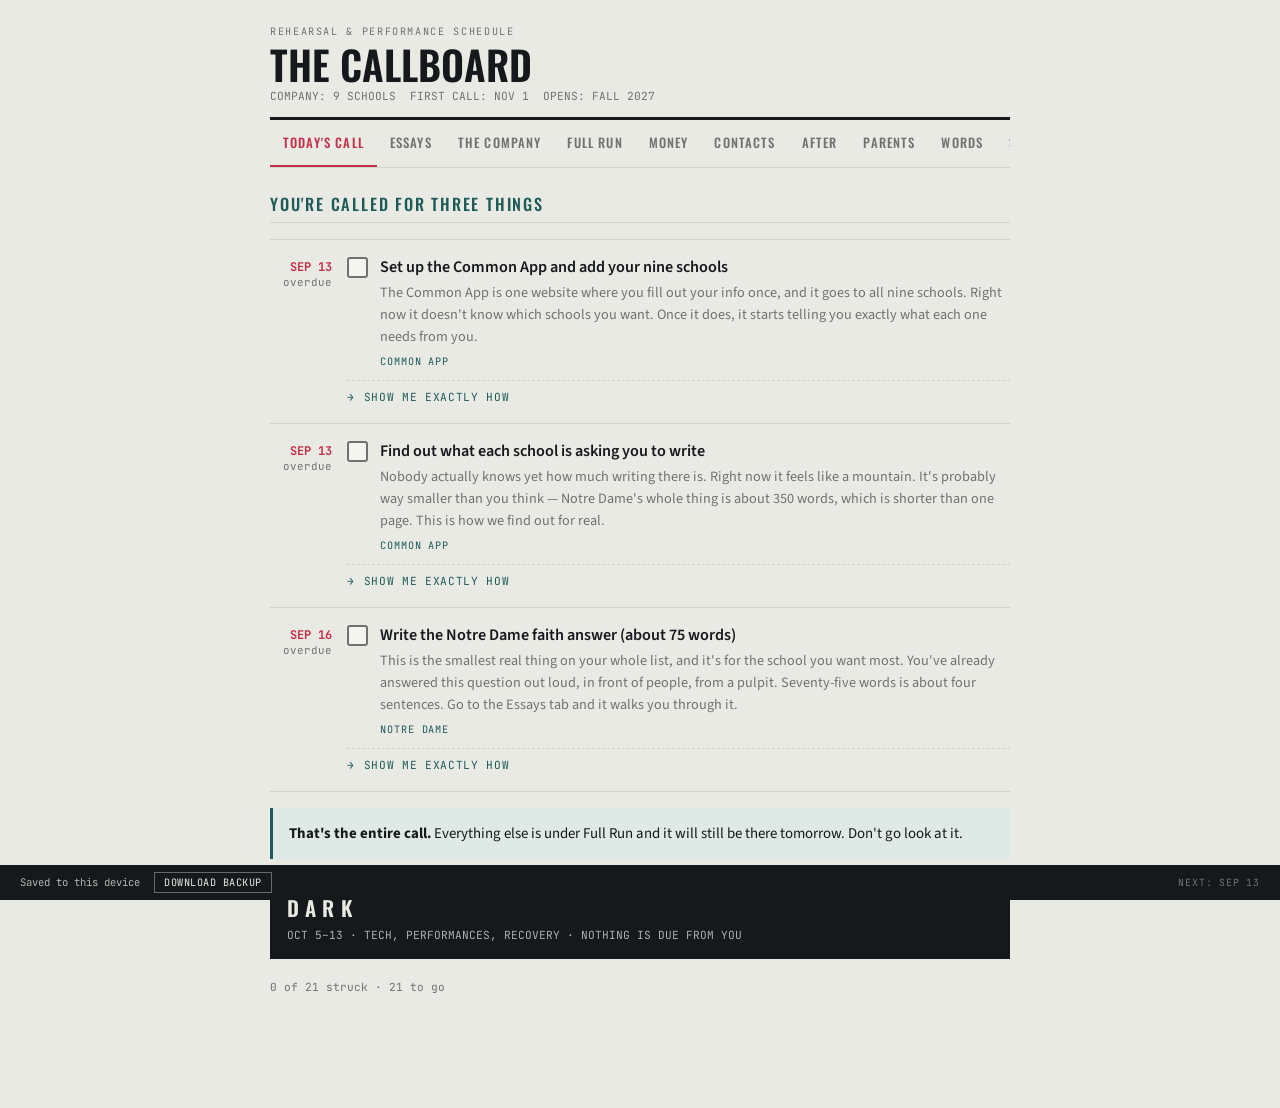
==== site/index.html @ 67dc8434 "Rewrite for someone who has never applied to college The tasks were written in admissions jargon - p" ====
<!doctype html>
<html lang="en">
<head>
<meta charset="utf-8">
<meta name="viewport" content="width=device-width,initial-scale=1">
<title>The Callboard — College Applications</title>
<meta name="description" content="A guided workbench for nine college applications: today's three tasks, coached essay work, real costs, and everything exportable.">
<link rel="icon" href="data:image/svg+xml,<svg xmlns='http://www.w3.org/2000/svg' viewBox='0 0 100 100'><text y='.9em' font-size='90'>🎭</text></svg>">
<link rel="preconnect" href="https://fonts.gstatic.com" crossorigin>
<link rel="stylesheet" href="https://fonts.googleapis.com/css2?family=Oswald:wght@400;500;600&family=Source+Sans+3:ital,wght@0,400;0,600;1,400&family=JetBrains+Mono:wght@400;700&display=swap">
<style>
:root{
  --paper:#eaeae4; --sheet:#f5f5f0; --ink:#16191c; --dim:#6e7370; --rule:#d2d3cb;
  --rose:#c4304a; --rose-wash:#f3e2e4; --teal:#1e5a57; --teal-wash:#dfe9e6;
  --done:#2d6b4e; --soon:#a8631a;
  --disp:Oswald,"Arial Narrow",sans-serif;
  --body:"Source Sans 3",system-ui,-apple-system,sans-serif;
  --mono:"JetBrains Mono",ui-monospace,Menlo,monospace;
}
@media (prefers-color-scheme:dark){:root:not([data-theme="light"]){
  --paper:#15181a;--sheet:#1e2225;--ink:#eceee8;--dim:#8f948f;--rule:#32383a;
  --rose:#e8788b;--rose-wash:#332226;--teal:#6fb3ab;--teal-wash:#1b2a29;
  --done:#6fb894;--soon:#d69a4e;}}
:root[data-theme="dark"]{
  --paper:#15181a;--sheet:#1e2225;--ink:#eceee8;--dim:#8f948f;--rule:#32383a;
  --rose:#e8788b;--rose-wash:#332226;--teal:#6fb3ab;--teal-wash:#1b2a29;
  --done:#6fb894;--soon:#d69a4e;}
*{box-sizing:border-box}
body{margin:0;background:var(--paper);color:var(--ink);font-family:var(--body);
  font-size:17px;line-height:1.55;-webkit-text-size-adjust:100%}
.sheet{max-width:780px;margin:0 auto;padding-inline:20px;padding-block:0 80px}
.masthead{padding-block:24px 12px;border-bottom:3px solid var(--ink)}
.eyebrow{font-family:var(--mono);font-size:.64rem;letter-spacing:.16em;text-transform:uppercase;color:var(--dim)}
h1{font-family:var(--disp);font-weight:600;font-size:clamp(1.8rem,7vw,2.5rem);margin:.1em 0 .1em;
  line-height:1;text-transform:uppercase;text-wrap:balance}
.run{font-family:var(--mono);font-size:.7rem;color:var(--dim);display:flex;flex-wrap:wrap;gap:3px 14px}
nav{display:flex;overflow-x:auto;border-bottom:1px solid var(--rule);position:sticky;top:0;
  background:var(--paper);z-index:9;scrollbar-width:none}
nav::-webkit-scrollbar{display:none}
nav button{flex:0 0 auto;background:none;border:0;border-bottom:3px solid transparent;
  font-family:var(--disp);font-size:.8rem;font-weight:500;letter-spacing:.09em;text-transform:uppercase;
  color:var(--dim);padding:13px 13px;cursor:pointer;margin-bottom:-1px}
nav button:hover{color:var(--ink)}
nav button[aria-selected="true"]{color:var(--rose);border-bottom-color:var(--rose)}
:focus-visible{outline:2px solid var(--teal);outline-offset:2px}
section{padding-block:24px}
h2{font-family:var(--disp);font-weight:500;font-size:1.02rem;letter-spacing:.11em;text-transform:uppercase;
  margin:32px 0 4px;color:var(--teal)}
h2:first-child{margin-top:0}
.rule{height:1px;background:var(--rule);margin-bottom:16px}
h3{font-family:var(--body);font-weight:600;font-size:1.01rem;margin:0;line-height:1.34}
p{margin:.65em 0}
/* call strips */
.call{display:grid;grid-template-columns:62px 1fr;gap:0 15px;padding:16px 0;
  border-bottom:1px solid var(--rule);align-items:start}
.call:first-of-type{border-top:1px solid var(--rule)}
.slot{font-family:var(--mono);font-size:.68rem;line-height:1.35;text-align:right;padding-top:3px;
  color:var(--dim);font-variant-numeric:tabular-nums}
.slot b{display:block;font-weight:700;font-size:.75rem;color:var(--ink)}
.call.hot .slot b{color:var(--rose)} .call.soon .slot b{color:var(--soon)}
.tick{display:flex;gap:12px;align-items:flex-start;cursor:pointer}
.tick input{appearance:none;width:21px;height:21px;flex:0 0 auto;margin:1px 0 0;border:2px solid var(--dim);
  border-radius:3px;background:var(--sheet);cursor:pointer;position:relative}
.tick input:checked{background:var(--done);border-color:var(--done)}
.tick input:checked::after{content:"";position:absolute;left:6px;top:2px;width:5px;height:10px;
  border:solid #fff;border-width:0 2.5px 2.5px 0;transform:rotate(42deg)}
.call.off h3{text-decoration:line-through;opacity:.42} .call.off .why{display:none}
.why{font-size:.89rem;color:var(--dim);margin-top:5px}
.who{font-family:var(--mono);font-size:.64rem;letter-spacing:.09em;text-transform:uppercase;
  color:var(--teal);margin-top:6px}
.dark-strip{margin:18px 0;padding:15px 17px;background:var(--ink);color:var(--paper)}
.dark-strip .lbl{font-family:var(--disp);font-size:1.3rem;letter-spacing:.3em;text-transform:uppercase;font-weight:600}
.dark-strip .sub{font-family:var(--mono);font-size:.7rem;opacity:.72;margin-top:3px}
.note{background:var(--teal-wash);border-left:3px solid var(--teal);padding:14px 16px;margin:16px 0;font-size:.93rem}
.flag{background:var(--rose-wash);border-left:3px solid var(--rose);padding:14px 16px;margin:16px 0;font-size:.93rem}
.tally{font-family:var(--mono);font-size:.7rem;color:var(--dim);margin-top:20px;font-variant-numeric:tabular-nums}
/* essay picker */
.pick{display:block;width:100%;text-align:left;background:var(--sheet);border:1px solid var(--rule);
  border-left:3px solid var(--rose);padding:15px 17px;margin-bottom:10px;cursor:pointer;font-family:inherit;
  color:var(--ink)}
.pick:hover{border-color:var(--teal);border-left-color:var(--rose)}
.pick .t{font-family:var(--disp);font-size:1.08rem;font-weight:500;letter-spacing:.03em;text-transform:uppercase}
.pick .s{font-family:var(--mono);font-size:.64rem;letter-spacing:.07em;text-transform:uppercase;color:var(--dim);margin-top:3px}
.pick .bar{height:4px;background:var(--rule);margin-top:10px}
.pick .bar i{display:block;height:100%;background:var(--done)}
.pick .pct{font-family:var(--mono);font-size:.64rem;color:var(--dim);margin-top:5px}
/* guided walk */
.steps{display:flex;gap:0;border-bottom:1px solid var(--rule);margin:18px 0 20px}
.steps button{flex:1;background:none;border:0;border-bottom:3px solid transparent;font-family:var(--disp);
  font-size:.72rem;letter-spacing:.08em;text-transform:uppercase;color:var(--dim);padding:10px 4px;
  cursor:pointer;margin-bottom:-1px}
.steps button[aria-selected="true"]{color:var(--rose);border-bottom-color:var(--rose)}
.steps button .n{display:block;font-family:var(--mono);font-size:.6rem;opacity:.7}
.qcard{background:var(--sheet);border:1px solid var(--rule);padding:20px}
.qnum{font-family:var(--mono);font-size:.64rem;letter-spacing:.1em;text-transform:uppercase;color:var(--rose);
  font-weight:700;margin-bottom:8px}
.qtext{font-family:var(--body);font-size:1.14rem;font-weight:600;line-height:1.4;margin:0 0 6px}
.qhint{font-size:.89rem;color:var(--dim);margin:0 0 4px}
.qnav{display:flex;gap:8px;align-items:center;margin-top:14px;flex-wrap:wrap}
.dots{display:flex;gap:5px;margin-left:auto}
.dots i{width:8px;height:8px;border-radius:50%;background:var(--rule);display:block}
.dots i.on{background:var(--rose)} .dots i.filled{background:var(--done)}
textarea{width:100%;font-family:var(--body);font-size:.98rem;padding:12px;border:1px solid var(--rule);
  background:var(--paper);color:var(--ink);resize:vertical;line-height:1.55;min-height:96px}
textarea.draft{min-height:300px}
.count{font-family:var(--mono);font-size:.66rem;color:var(--dim);text-align:right;margin-top:4px;
  font-variant-numeric:tabular-nums}
.count.over{color:var(--rose);font-weight:700}
.material{background:var(--teal-wash);border-left:3px solid var(--teal);padding:14px 16px;margin:14px 0;font-size:.9rem}
.material h4{font-family:var(--mono);font-size:.64rem;letter-spacing:.1em;text-transform:uppercase;
  margin:0 0 8px;color:var(--teal)}
.material dt{font-weight:600;margin-top:9px;font-size:.86rem}
.material dd{margin:2px 0 0;color:var(--dim);white-space:pre-wrap}
.promptbox{background:var(--sheet);border:1px solid var(--rule);padding:15px 17px;margin:12px 0;font-size:.95rem}
.promptbox cite{font-style:normal;display:block;font-family:var(--mono);font-size:.64rem;letter-spacing:.08em;
  text-transform:uppercase;color:var(--dim);margin-top:9px}
ol.shape{padding-left:20px;font-size:.94rem} ol.shape li{margin:.5em 0}
details{border-bottom:1px solid var(--rule);padding:13px 0}
summary{cursor:pointer;font-weight:600;font-size:.97rem;list-style:none;display:flex;gap:9px;align-items:baseline}
summary::-webkit-details-marker{display:none}
summary::before{content:"+";font-family:var(--mono);color:var(--rose);font-weight:700}
details[open] summary::before{content:"\2212"}
.inner{padding:11px 0 4px 20px;font-size:.93rem}
.inner ul{padding-left:19px;margin:.5em 0} .inner li{margin:.32em 0}
.btn{font-family:var(--disp);font-size:.76rem;letter-spacing:.09em;text-transform:uppercase;padding:9px 15px;
  border:1px solid var(--ink);background:transparent;color:var(--ink);cursor:pointer;margin:4px 6px 4px 0;
  display:inline-block;text-decoration:none}
.btn:hover{background:var(--ink);color:var(--paper)}
.btn.go{background:var(--rose);border-color:var(--rose);color:#fff}
.btn.go:hover{background:var(--ink);border-color:var(--ink)}
.btn[disabled]{opacity:.35;cursor:not-allowed}
.tag{font-family:var(--mono);font-size:.62rem;letter-spacing:.08em;text-transform:uppercase;color:var(--dim)}
.unv{color:var(--soon);font-family:var(--mono);font-size:.62rem;letter-spacing:.07em;text-transform:uppercase;font-weight:700}
.chips{display:flex;flex-wrap:wrap;gap:6px;margin-bottom:16px}
.chips button{font-family:var(--mono);font-size:.67rem;padding:5px 11px;border:1px solid var(--rule);
  background:var(--sheet);color:var(--dim);cursor:pointer}
.chips button[aria-pressed="true"]{background:var(--teal);color:var(--paper);border-color:var(--teal)}
.day{font-family:var(--mono);font-size:.67rem;letter-spacing:.11em;text-transform:uppercase;color:var(--rose);
  font-weight:700;margin:24px 0 2px}
.scroll{overflow-x:auto}
table{width:100%;border-collapse:collapse;font-size:.85rem;margin:12px 0;min-width:430px}
th{font-family:var(--mono);font-size:.62rem;letter-spacing:.09em;text-transform:uppercase;color:var(--dim);
  font-weight:400;text-align:left;padding:8px 10px 8px 0;border-bottom:2px solid var(--ink)}
td{padding:9px 10px 9px 0;border-bottom:1px solid var(--rule);vertical-align:top;font-variant-numeric:tabular-nums}
td:first-child{font-weight:600}
.saved{position:fixed;bottom:0;left:0;right:0;background:var(--ink);color:var(--paper);
  font-family:var(--mono);font-size:.66rem;padding:7px 20px;display:flex;gap:14px;flex-wrap:wrap;
  align-items:center;z-index:20}
.saved b{color:var(--paper);font-weight:400;opacity:.75}
.saved .ok{color:#8fd6b0}
.saved button{font-family:var(--mono);font-size:.64rem;letter-spacing:.05em;text-transform:uppercase;
  background:none;border:1px solid rgba(255,255,255,.35);color:var(--paper);padding:3px 9px;cursor:pointer}
.saved button:hover{background:var(--paper);color:var(--ink)}
.printed{display:none;white-space:pre-wrap}
@media (max-width:430px){.call{grid-template-columns:52px 1fr;gap:0 11px}body{font-size:16px}
  .steps button{font-size:.64rem;padding:9px 2px}}
@media (prefers-reduced-motion:reduce){*{transition:none!important;animation:none!important}}
@media print{
  nav,.steps,.saved,.btn,.chips,.qnav,.dots{display:none!important}
  body{background:#fff;color:#000;font-size:10.5pt}
  .sheet{max-width:100%;padding:0}
  section[hidden]{display:block!important}
  section{page-break-before:always;padding-block:12pt}
  section:first-of-type{page-break-before:avoid}
  textarea{display:none} .printed{display:block;border:1px solid #bbb;padding:8pt;font-size:10pt}
  details{border-bottom:1px solid #ccc} details .inner{display:block!important}
  .note,.flag,.material,.promptbox{border:1px solid #bbb;background:#fff}
  .dark-strip{background:#fff;color:#000;border:2px solid #000}
  h2{color:#000} .call{page-break-inside:avoid}
  a[href^="http"]::after{content:" (" attr(href) ")";font-size:8pt;color:#555}
}
/* step-by-step instructions inside a task */
details.how{border:0;border-top:1px dashed var(--rule);margin-top:10px;padding:8px 0 0}
details.how summary{font-family:var(--mono);font-size:.7rem;letter-spacing:.06em;
  text-transform:uppercase;color:var(--teal);font-weight:400}
details.how summary::before{content:"\2192";color:var(--teal)}
details.how[open] summary::before{content:"\2193"}
details.how ol{margin:10px 0 4px;padding-left:22px;font-size:.92rem}
details.how li{margin:.55em 0;line-height:1.5}
/* glossary */
#glossary{margin:0}
.term{padding:13px 0;border-bottom:1px solid var(--rule)}
.term dt{font-family:var(--disp);font-size:.95rem;font-weight:500;letter-spacing:.04em;
  text-transform:uppercase;color:var(--teal)}
.term dd{margin:5px 0 0;font-size:.94rem}

</style>
</head>
<body>
<div class="sheet">

<header class="masthead">
  <div class="eyebrow">Rehearsal &amp; Performance Schedule</div>
  <h1>The Callboard</h1>
  <div class="run"><span>COMPANY: 9 SCHOOLS</span><span>FIRST CALL: NOV 1</span><span>OPENS: FALL 2027</span></div>
</header>

<nav role="tablist" aria-label="Sections">
  <button role="tab" aria-selected="true" data-t="today">Today's Call</button>
  <button role="tab" aria-selected="false" data-t="essays">Essays</button>
  <button role="tab" aria-selected="false" data-t="company">The Company</button>
  <button role="tab" aria-selected="false" data-t="run">Full Run</button>
  <button role="tab" aria-selected="false" data-t="money">Money</button>
  <button role="tab" aria-selected="false" data-t="calls">Contacts</button>
  <button role="tab" aria-selected="false" data-t="after">After</button>
  <button role="tab" aria-selected="false" data-t="parents">Parents</button>
  <button role="tab" aria-selected="false" data-t="words">Words</button>
  <button role="tab" aria-selected="false" data-t="save">Save &amp; Print</button>
</nav>

<main>

<section id="today">
  <h2 id="hdrToday">You're called for three things</h2><div class="rule"></div>
  <div id="board">
    <div class="call hot"><div class="slot"><b>SEP 13</b>30 min</div>
      <label class="tick"><input type="checkbox" data-id="ca1">
      <span><h3>Open the Common App. Check it says Fall 2027. Add all nine schools.</h3>
      <div class="why">Once the schools are in, the app shows you every real deadline and requirement.</div>
      <div class="who">Common App</div></span></label></div>
  </div>
  <div class="note"><strong>That's the entire call.</strong> Everything else is under Full Run and
    it will still be there tomorrow. Don't go look at it.</div>
  <div class="dark-strip"><div class="lbl">Dark</div>
    <div class="sub">OCT 5–13 · TECH, PERFORMANCES, RECOVERY · NOTHING IS DUE FROM YOU</div></div>
  <p class="tally" id="tally">Loading…</p>
</section>

<section id="essays" hidden>
  <div id="essayHome">
    <h2>Essay work</h2><div class="rule"></div>
    <div class="flag"><strong>Here's how this works.</strong> You don't start with a blank page.
      I ask you questions, you answer them badly and quickly, and then I show you that your
      answers already contain the essay. Four steps each: gather, choose, draft, sharpen.<br><br>
      <strong>I don't write any of it.</strong> Several of these schools make you sign that the
      writing is yours — and ghostwritten essays read like everyone else's anyway. Yours won't.</div>
    <div id="essayList"></div>
    <h2>The reuse map</h2><div class="rule"></div>
    <div class="note"><strong>Four of your nine are Catholic and read for the same thing</strong> —
      Notre Dame, Holy Cross, Fordham, DePaul. One core idea, retold four times. Never pasted.<br><br>
      <strong>Separate core:</strong> music identity — Madison, Minnesota, Eau Claire, NYU.<br><br>
      <strong>Never shared:</strong> anything with a school's name in it.</div>
  </div>
  <div id="essayWalk" hidden></div>
</section>

<section id="company" hidden><h2>The company</h2><div class="rule"></div>
  <p class="tag" style="margin-bottom:14px">Confirm anything marked unverified before you rely on it.</p>
  <div id="schoolList"></div></section>

<section id="run" hidden><h2>Full run</h2><div class="rule"></div>
  <div class="chips" id="chips"></div><div id="runList"></div></section>

<section id="money" hidden>
  <h2>What things actually cost</h2><div class="rule"></div>
  <div class="note"><strong>Sticker price is fiction.</strong> The expensive schools can end up
    cheapest — the ones that cost $90K meet 100% of need and the ones that cost $30K don't.
    Don't cross anything off because the top number scared you.</div>
  <div class="scroll"><table id="moneyTable"></table></div>
  <h2>The question that decides everything</h2><div class="rule"></div>
  <div class="flag"><strong>Does Notre Dame's free tuition actually apply?</strong><br><br>
    They cover full tuition under $150,000 — but they require the Noncustodial Parent CSS Profile,
    so <strong>both parents' incomes count together</strong>, not just the one you live with.<br><br>
    Nobody can answer this until both profiles are filed. It's the difference between Notre Dame
    being the cheapest school here and one of the most expensive.
    <strong>Parents' job, not yours.</strong></div>
  <h2>Money deadlines</h2><div class="rule"></div>
  <div class="scroll"><table id="moneyDates"></table></div>
  <p class="tag">FAFSA Notre Dame 001840 · CSS Notre Dame 1841 · CSS Holy Cross 3282</p>
  <h2>Music money — read once</h2><div class="rule"></div>
  <div class="flag"><strong>Nearly every music scholarship requires declaring the music major.</strong>
    Holy Cross Brooks is full tuition, majors only. Madison's waiver, majors only. NYU Steinhardt,
    majors only.<br><br><strong>Still open without majoring:</strong> singing in the ensembles —
    almost everywhere, including Madison's jazz groups and the Holy Cross jazz combo. And
    <strong>Eau Claire</strong>, where jazz is open to every student.<br><br>
    <strong>What that means:</strong> you don't need to chase auditions at eight schools this fall.
    That whole workstream is off your plate.</div>
</section>

<section id="calls" hidden><h2>Who to call</h2><div class="rule"></div>
  <div class="scroll"><table id="contactTable"></table></div>
  <h2>Emails you can steal</h2><div class="rule"></div>
  <details><summary>Asking a music department a question</summary><div class="inner">
    <p><em>Subject: Prescreen timing — prospective first-year, jazz voice</em></p>
    <p>Hi — I'm a senior applying for fall 2027 and I'm interested in jazz voice. Two questions:
      when is the prescreen deadline for next fall's auditions, and are students who aren't music
      majors eligible to audition for scholarships or ensembles? Thank you — [name], [school], [city]</p>
    <p class="tag">Short. Two specific questions. They answer short emails.</p></div></details>
  <details><summary>Requesting an interview</summary><div class="inner">
    <p><em>Subject: Interview request — first-year applicant</em></p>
    <p>Hi — I'm applying as a first-year student for fall 2027 and I'd like to request an interview.
      I'm available [two or three real windows]. Thank you — [name], [school], [city]</p>
    <p class="tag">Send in October. Slots fill.</p></div></details>
  <details><summary>What not to send</summary><div class="inner">
    <p>Don't email to say you submitted. Don't email to say you're still interested with nothing
      else in the message. Don't email weekly. Contact them when you have a real question or real
      news. Anything else reads as anxious, and admissions offices notice.</p></div></details>
</section>

<section id="after" hidden><h2>After Nov 1</h2><div class="rule"></div>
  <div class="note">Submitting is halfway. Most of the money happens after this.
    <strong>Don't read this now.</strong> It's here so it exists in November.</div>
  <details><summary>November</summary><div class="inner"><ul>
    <li>DePaul Early Action — Nov 15</li>
    <li><strong>Notre Dame aid priority — Nov 15.</strong> FAFSA + CSS + IDOC</li>
    <li>Notre Dame arts supplement via SlideRoom — Nov 15</li>
    <li>Alumni interviews open at several schools</li></ul></div></details>
  <details><summary>December — the big month</summary><div class="inner"><ul>
    <li><strong>DePaul School of Music — Dec 1.</strong> Separate application, no early action</li>
    <li>Holy Cross interview — by Dec 5</li>
    <li><strong>Holy Cross net cost known — by Dec 20</strong>, before any binding decision</li>
    <li>Write the Holy Cross supplements</li>
    <li><strong>Notre Dame answers — mid-December</strong></li></ul></div></details>
  <details><summary>The December decision</summary><div class="inner">
    <p><strong>Notre Dame says yes</strong> → Holy Cross ED II is off. Apply Regular there if you
      want two aid offers to compare.</p>
    <p><strong>Notre Dame says no</strong> → Holy Cross ED II is your strongest move, if the cost works.</p>
    <p><strong>Deferred</strong> → the hard one. You're still alive at Notre Dame, but ED II is
      binding: get into Holy Cross and you withdraw from Notre Dame before they ever give you a
      real answer. That's a values question, not a strategy question, and it's yours.</p>
    <p><strong>The one rule:</strong> don't commit to anything binding until you know what it costs.</p></div></details>
  <details><summary>January</summary><div class="inner"><ul>
    <li>Minnesota Regular — Jan 1</li><li>Fordham Regular — Jan 3 <span class="unv">verify</span></li>
    <li>Notre Dame Regular — Jan 4</li><li>NYU Regular — Jan 5</li>
    <li><strong>Holy Cross ED II and Regular — Jan 15</strong></li>
    <li>Mid-year report goes from your school</li></ul></div></details>
  <details><summary>February – May</summary><div class="inner"><ul>
    <li>~Feb — MN–WI reciprocity application opens. Separate. Don't miss it.</li>
    <li>Feb 15 — Holy Cross ED II decision</li><li>Mar–Apr — DePaul music decisions</li>
    <li>March — Notre Dame Regular Decision</li>
    <li>Mar–Apr — admitted student days. Much better than a fall tour.</li>
    <li>April — compare aid offers side by side. Appeal anything out of line.</li>
    <li><strong>May 1 — deposit. Not before.</strong></li></ul></div></details>
</section>

<section id="parents" hidden>
  <h2>For your parents</h2><div class="rule"></div>
  <div class="note"><strong>This page is not for her.</strong> It's the money forms, the
    deadlines that cost real dollars, and the things nobody has confirmed yet. None of it
    belongs on a 17-year-old's to-do list.</div>
  <div id="parentList"></div>

  <h2>Confirm before anyone acts on it</h2><div class="rule"></div>
  <div class="flag">Everything below came from research that could <strong>not</strong> be
    confirmed against the school's own page. Dates and dollar figures in this app are only as
    good as these calls. Tap one to see why it matters and who to ask.</div>
  <div id="verifyList"></div>
</section>

<section id="words" hidden>
  <h2>What these words mean</h2><div class="rule"></div>
  <div class="note">Nobody is born knowing this vocabulary, and everyone in admissions talks
    like you already do. If a word anywhere in here made no sense, it's probably below.</div>
  <dl id="glossary"></dl>
</section>

<section id="save" hidden>
  <h2>Your work is saved automatically</h2><div class="rule"></div>
  <p>Everything you type saves to this browser the moment you type it. Bookmark this page and
    come back any time — it'll all be here.</p>
  <div class="note"><strong>One catch worth knowing.</strong> It saves to <em>this</em> browser on
    <em>this</em> device. It won't follow you to your phone, and clearing your history erases it.
    So once a week, hit <strong>Download backup</strong> and keep the file. Then you can restore it
    anywhere, including a new computer.</div>
  <p><button class="btn go" id="dlBackup">Download backup</button>
     <button class="btn" id="upBackup">Restore from backup</button>
     <input type="file" id="fileIn" accept=".json" hidden></p>

  <h2>Print or export</h2><div class="rule"></div>
  <p><strong>Excel spreadsheet</strong> — every checklist item, school, cost, contact, and all your
    essay writing, on separate tabs. Good for your parents, and good as a second backup.</p>
  <p><button class="btn" id="xlsx">Download Excel file</button></p>
  <p><strong>PDF</strong> — opens your browser's print window. Choose <em>Save as PDF</em> as the
    destination. Your essay drafts print with it.</p>
  <p><button class="btn" id="printAll">Print everything as PDF</button>
     <button class="btn" id="printWeek">Print this week only</button></p>

  <h2>Start over</h2><div class="rule"></div>
  <p class="tag">This erases every answer and draft on this device. Download a backup first.</p>
  <p><button class="btn" id="wipe">Erase everything</button></p>
</section>

</main>
</div>

<div class="saved"><b id="saveState">Saved to this device</b>
  <button id="quickSave">Download backup</button>
  <span class="tag" style="margin-left:auto" id="nextUp"></span></div>

<script>
/* Single source of truth. The screen, the Excel export and the PDF all read from here. */

const TASKS = [
  {id:'ca1', s:'Common App', t:"Set up the Common App and add your nine schools", d:'2026-09-13', p:1, m:'30 min',
   w:"The Common App is one website where you fill out your info once, and it goes to all nine schools. Right now it doesn't know which schools you want. Once it does, it starts telling you exactly what each one needs from you.",
   how:["Go to commonapp.org and sign in. (If you've never made an account, click Create Account — you're a First Year Student.)",
        "Look at the top of the screen. Check that it says <b>2026–2027</b> or <b>Fall 2027</b> somewhere. If it says 2025 or 2026, you're in the wrong year — that matters, tell your dad.",
        "Click the tab called <b>College Search</b>.",
        "Type a school name in the search box. Click the <b>+</b> or <b>Add</b> button next to it.",
        "Do that nine times, once per school: Notre Dame, UW–Madison, Fordham, University of Minnesota Twin Cities, DePaul, College of the Holy Cross, NYU, UW–Eau Claire, Winona State.",
        "Click <b>My Colleges</b> at the top. All nine should be listed down the left side. That's it, you're done."]},

  {id:'ca2', s:'Common App', t:"Find out what each school is asking you to write", d:'2026-09-13', p:1, m:'20 min',
   w:"Nobody actually knows yet how much writing there is. Right now it feels like a mountain. It's probably way smaller than you think — Notre Dame's whole thing is about 350 words, which is shorter than one page. This is how we find out for real.",
   how:["First, finish the task above. This won't work until the nine schools are added.",
        "In the Common App, click <b>My Colleges</b> at the top.",
        "Click the first school's name in the left-hand list.",
        "Underneath that school you'll see some links: Questions, Recommenders, <b>Writing</b>. Click <b>Writing</b>.",
        "This page shows the questions that school wants you to answer, and how many words you're allowed. Some schools have none. Some have three. Both are normal.",
        "Open a note on your phone or a Google Doc. For each question, copy the question word-for-word, and write down the word number next to it. Like: <i>“How does faith influence the decisions you make?” — 100 words</i>",
        "Go back to My Colleges and do the same for the next school. It gets fast after the first two.",
        "Send the note to your dad when you're done. Then this app can show you what to actually do with each one."]},

  {id:'nd1', s:'Notre Dame', t:'Write the Notre Dame faith answer (about 75 words)', d:'2026-09-16', p:1, m:'75 words',
   w:"This is the smallest real thing on your whole list, and it's for the school you want most. You've already answered this question out loud, in front of people, from a pulpit. Seventy-five words is about four sentences. Go to the Essays tab and it walks you through it.",
   how:["Click the <b>Essays</b> tab at the top of this page.",
        "Click the first one, <b>The faith answer</b>.",
        "It asks you six small questions. Answer them fast and badly — they're just notes, nobody reads them.",
        "Then it shows you your own answers and tells you which one is the essay.",
        "Then you write about four sentences. That's the whole thing."]},

  {id:'rec1', s:'Common App', t:'Ask your counselor and two teachers to write you a recommendation letter', d:'2026-09-18', p:1, m:'15 min',
   w:"A recommendation letter is a note a teacher writes about you that goes to the colleges. You don't see it and you don't write it — they do. But they need weeks, and they're writing them for a lot of seniors right now. Asking late is the single most common way an application misses its deadline.",
   how:["Ask them in person first. Just: <i>“Would you be willing to write me a college recommendation letter?”</i> Two teachers who actually know you beat two teachers with impressive titles.",
        "Then in the Common App, click <b>My Colleges</b>, pick any school, and click <b>Recommenders and FERPA</b>.",
        "There's a FERPA question first. It asks if you waive your right to read the letters. <b>Say yes, you waive it.</b> Colleges trust letters more when the student can't read them. This is normal and everyone does it.",
        "Add your school counselor's email, then each teacher's email. The Common App emails them a link.",
        "Check back in a week. If someone hasn't started, remind them nicely."]},

  {id:'mus1', s:'UW–Madison', t:'Send one short email to the UW–Madison music school', d:'2026-09-18', p:1, m:'10 min',
   w:"Last year, singers who wanted to audition there had to send a recording by October 31 — which is BEFORE the application is even due. If that's true again this year, it changes your whole October. Nobody knows yet. One email finds out.",
   how:["Email <b>admissions@music.wisc.edu</b>",
        "Subject line: <i>Prescreen timing — prospective first-year, jazz voice</i>",
        "Body: <i>Hi — I'm a senior applying for fall 2027 and I'm interested in jazz voice. Two questions: when is the recording deadline for next fall's auditions, and can students who aren't music majors audition for scholarships or ensembles? Thank you — [your name], [your school], [your city]</i>",
        "That's it. Short emails get answered. Long ones don't.",
        "“Prescreen” just means a recording you send in first, so they can decide whether to invite you to a real audition."]},

  {id:'act1', s:'Common App', t:'Fill in the Activities list (10 boxes, short)', d:'2026-09-20', p:2, m:'90 min',
   w:"This is where you list what you actually do — NHS, softball, musicals, preaching team. Most people rush it. It's one of the few places colleges see who you are outside of grades, and each box only fits about one sentence, so every word counts.",
   how:["In the Common App, click the <b>Common App</b> tab, then <b>Activities</b>.",
        "You get 10 slots. You do NOT have to fill all 10. Real ones beat filler.",
        "Each description box is 150 characters — that's about one sentence. Brutally short on purpose.",
        "Put the most important thing first. NHS president, the musicals, preaching team, softball, the Madison summer program.",
        "Say what you DID, with a number if you can. “Led 40-member chapter” beats “was involved in leadership.”",
        "Get your dad for this one. Squeezing real things into one sentence is genuinely hard and goes faster with someone else in the room."]},

  {id:'hon1', s:'Common App', t:'Fill in the Honors list (awards you won)', d:'2026-09-20', p:2, m:'30 min',
   w:"You have two that most applicants don't have anywhere: your Jerry Award nomination, and placing third in the world at the Great Shake. Those are outside people saying you're good — which counts for more than anything you say about yourself.",
   how:["In the Common App: <b>Common App</b> tab → <b>Education</b> → scroll to <b>Honors</b>.",
        "Answer yes when it asks if you have any honors to report.",
        "Add the <b>Jerry Award nomination</b> — Outstanding Supporting Performer. Say what year and that it's a regional award.",
        "Add <b>third place, The Great Shake</b> — and say it's international, because that's the part that's rare.",
        "Add National Honor Society if it isn't already in Activities."]},

  {id:'tri1', s:'Essays', t:'Go through your four old essay drafts and sort them', d:'2026-09-20', p:2, m:'60 min',
   w:"You already wrote four things. One of them might be most of an essay already. Finding that out saves you about two weeks — and if they're all dead, it's better to know now than in October.",
   how:["Open all four. Read each one once, fast.",
        "Write one word at the top of each: <b>ALIVE</b>, <b>DEAD</b>, or <b>WRONG SHAPE</b>.",
        "<b>ALIVE</b> = there's something real in here, even if the writing is bad. Bad writing is fixable.",
        "<b>DEAD</b> = the topic itself isn't going anywhere. Let it go.",
        "<b>WRONG SHAPE</b> = good material, but you told the wrong story around it. Worth rescuing.",
        "Be honest, not loyal. You're allowed to kill something you spent hours on."]},

  {id:'ps1', s:'Essays', t:'Personal statement — get it good enough to build on', d:'2026-09-30', p:1, m:'650 words',
   w:"This is the one essay that goes to all nine schools, so it's the most valuable thing you'll write. It does NOT have to be finished by this date. It has to be good enough that you can start the smaller ones. Everything else on this calendar waits on it.",
   how:["Click the <b>Essays</b> tab, then <b>The Common App personal statement</b>.",
        "It asks you eight questions. Answer them badly and fast.",
        "Then it shows you which of your answers is actually the essay.",
        "Don't start here if you haven't done the Notre Dame faith answer. Do the small one first so you're moving."]},

  {id:'nd2', s:'Notre Dame', t:'Write the Notre Dame “non-negotiables” essay (150 words)', d:'2026-10-02', p:2, m:'150 words',
   w:"They're asking what a college absolutely must have for you. 150 words is about one short paragraph. The Essays tab walks you through it.", how:[]},

  {id:'nd3', s:'Notre Dame', t:'Write your second Notre Dame short answer (about 80 words)', d:'2026-10-02', p:2, m:'100 words',
   w:"Notre Dame gives you four questions and you pick two. The faith one is your first. This is picking your second. One option is just “What would you fight for?” — almost nobody answers that one well, which is exactly why it's a good one for you.", how:[]},

  {id:'hc1', s:'Holy Cross', t:'Email Holy Cross and ask for an interview', d:'2026-10-02', p:2, m:'10 min',
   w:"An interview is a 30-minute conversation with someone from the college, usually on video. It's not a test. Holy Cross actually uses them when deciding, and the slots fill up. Asking takes ten minutes now; the interview itself isn't until December.",
   how:["Email <b>admissions@holycross.edu</b>",
        "Subject: <i>Interview request — first-year applicant</i>",
        "Body: <i>Hi — I'm applying as a first-year student for fall 2027 and I'd like to request an interview. I'm available [name two or three real times you're free]. Thank you — [your name], [your school], [your city]</i>",
        "That's the whole task. You're just getting on the list."]},

  {id:'fa1', s:'Money', t:'PARENTS: file the FAFSA and CSS Profile', d:'2026-10-05', p:1, m:'parents',
   w:"This is not your job. It's two financial forms your parents fill out that decide how much each college charges you. Notre Dame needs BOTH parents to file — that's the thing that decides whether their free-tuition program applies. Leave this one to them.",
   how:["Nothing for you to do here. It's on the list so you can see it's handled.",
        "If you're curious: FAFSA is the government form, CSS Profile is a separate one that private colleges use. Both open October 1."]},

  {id:'ck1', s:'Notre Dame', t:'Check in: is the Notre Dame application actually good yet?', d:'2026-10-15', p:1, m:'decide',
   w:"Applying early to Notre Dame means they read your application in November instead of March. You only get read once. If your writing isn't strong yet on this date, it's smarter to slow down and apply in January instead. This is a real decision point, not a formality.",
   how:["Read everything you've written for Notre Dame out loud.",
        "Ask your dad to read it too.",
        "If it's good: keep going, submit October 27.",
        "If it's not: that's fine. You switch to the January deadline and get six more weeks. Nobody loses anything."]},

  {id:'wi1', s:'UW–Madison', t:'Write the “Why Madison” essay', d:'2026-10-16', p:2, m:'',
   w:"You spent a whole summer on that campus for singing. Almost nobody applying there can say that. Use the actual thing you remember — a room, a walk, a person — not stuff off their website.", how:[]},

  {id:'mn1', s:'Minnesota', t:'Write the Minnesota essays — if they even want any', d:'2026-10-16', p:2, m:'300 words',
   w:"Minnesota's own website says essays aren't required, but other places say there are two short ones. When you do the Common App task above, you'll find out which is true. Might be zero work.", how:[]},

  {id:'fd1', s:'Fordham', t:'Write the Fordham essay — it says optional, do it anyway', d:'2026-10-18', p:2, m:'300 words',
   w:"“Optional” means optional for THEM, not for you. When a college gives you an extra place to talk and you skip it, that's a choice they notice. It's 300 words — about a page and a half of texting.", how:[]},

  {id:'sub1', s:'Minnesota', t:'SUBMIT Minnesota', d:'2026-10-20', p:1, m:'send it',
   w:"First one out the door. Easiest one. Take the win — the rest get easier once one is actually gone.",
   how:["In the Common App, go to the school, click <b>Review and Submit</b>.",
        "Read it over once. Pay the fee (or use a fee waiver if your counselor gave you one).",
        "Hit submit. Then go do something else — you're done with that one forever."]},

  {id:'sub2', s:'UW–Madison', t:'SUBMIT UW–Madison', d:'2026-10-22', p:1, m:'send it', w:"Second one gone.", how:[]},
  {id:'sub3', s:'Fordham', t:'SUBMIT Fordham', d:'2026-10-27', p:1, m:'send it', w:"", how:[]},
  {id:'sub4', s:'Notre Dame', t:'SUBMIT Notre Dame', d:'2026-10-27', p:1, m:'send it',
   w:"Five days before the deadline, on purpose. Everybody submits on the last day, the website gets slow, and that's how the horror stories happen. Not you.", how:[]}
];

const SCHOOLS = [
  {n:'Notre Dame', plan:'Restrictive Early Action', due:'Nov 1', url:'https://admissions.nd.edu/apply/', b:[
    'Decision mid-December. Non-binding — you still have until May 1.',
    'REA carries priority for merit scholarships.',
    'Test-optional this cycle. With a 31, seriously consider not sending it — it sits below their range.',
    'Whole supplement is about 350 words. Smaller than it feels.',
    'Free tuition under $150K — both parents’ incomes combined.',
    'Arts supplement through SlideRoom, due Nov 15.']},
  {n:'UW–Madison', plan:'Early Action', due:'Nov 1', url:'https://admissions.wisc.edu/apply-as-a-freshman/', b:[
    'Supporting materials due Nov 10.',
    'Jazz ensembles open to any student, any major, by audition.',
    'Jazz Studies major exists if you want it.',
    'Demonstrated interest: not considered. A campus visit does not register.',
    'Bucky’s Tuition Promise caps at $65K AGI — does not apply.']},
  {n:'Fordham', plan:'Early Action', due:'Nov 1', url:'https://www.fordham.edu/undergraduate-admission/apply/dates-and-deadlines/', b:[
    '"Priority Performance" is theatre and dance only — not music.',
    'Fordham theatre is a separate track with its own prescreen. Decide now, not in November.',
    'Supplement optional, 300 words, 1 of 3.',
    'Expensive and not especially generous with aid.']},
  {n:'Minnesota', plan:'Early Action I', due:'Nov 1', url:'https://admissions.tc.umn.edu/', b:[
    'Nov 1 is also the scholarship priority deadline and gates competitive majors.',
    'Wisconsin reciprocity applies — about $38,226 total.',
    'Reciprocity needs its own separate application, opening around Feb 2027.',
    'Demonstrated interest: not considered.']},
  {n:'DePaul', plan:'Early Action', due:'Nov 15', url:'https://www.depaul.edu/admission/undergraduate-admission/deadlines', b:[
    'Decision by Dec 15.',
    'WARNING: the School of Music has its own Dec 1 deadline with no early action.',
    'Jazz Studies requires a prescreen from everyone, then a live audition — register by Jan 15.',
    'Music decisions not released until March–April.']},
  {n:'College of the Holy Cross', plan:'Early Decision II', due:'Jan 15', url:'https://www.holycross.edu/admissions-aid/how-to-apply', b:[
    'ED II is binding. Admitted means you go.',
    'Interviews highly recommended and actually used. Request in October, interview by Dec 5.',
    'Meets 100% of need. Full tuition grant at $100K or less.',
    'Brooks music scholarship is full tuition — music majors only.',
    'Jazz combo and private voice lessons open to non-majors.']},
  {n:'NYU', plan:'Regular Decision', due:'Jan 5', url:'https://www.nyu.edu/admissions/undergraduate-admissions.html', b:[
    'Most expensive here at ~$101,000, and historically does not meet full need.',
    'Steinhardt for jazz voice, Tisch for musical theatre — separate applications and reviews.',
    'Steinhardt jazz talent awards are automatic, but require applying to the major.',
    'Demonstrated interest: considered.',
    'Honest read: a reach with a bad payout structure. Do not over-invest.']},
  {n:'UW–Eau Claire', plan:'Regular', due:'Feb 1', url:'https://www.uwec.edu/admissions/', b:[
    'Cheapest on the list — $19,933 billed.',
    '"All Blugolds are welcome to audition" — jazz is open to every student.',
    'No jazz degree; jazz is co-curricular. You sing without majoring.',
    'Possibly the best value here for what you actually want.']},
  {n:'Winona State', plan:'Undecided', due:'TBD', url:'https://www.winona.edu/admissions/', b:[
    'Still an open decision — in or out?',
    'Wisconsin students get the resident rate through reciprocity.',
    'Costs unverified.']}
];

const MONEY = [
  {n:'Notre Dame', sticker:'~$91,986', rule:'Under $150K = free tuition. Under $60K = tuition, fees, housing, food.', need:'100%, no loans'},
  {n:'College of the Holy Cross', sticker:'$91,740', rule:'$100K or less + reasonable assets = full tuition', need:'100%'},
  {n:'NYU', sticker:'$100,998', rule:'None', need:'No'},
  {n:'Fordham', sticker:'~$85,000', rule:'None', need:'Not confirmed'},
  {n:'Minnesota', sticker:'$38,226', rule:'Wisconsin reciprocity rate', need:'No'},
  {n:'UW–Madison', sticker:'~$30,644 (2025–26)', rule:"Bucky's Promise = $65K AGI. Does not apply.", need:'No'},
  {n:'UW–Eau Claire', sticker:'$19,933', rule:'WI Promise = $55K AGI. Does not apply.', need:'No'},
  {n:'DePaul', sticker:'UNVERIFIED', rule:'None found', need:'No'},
  {n:'Winona State', sticker:'~$20,146 (prior cycle)', rule:'Reciprocity', need:'No'}
];

const MONEY_DATES = [
  {d:'Oct 1, 2026', w:'FAFSA and CSS Profile both open'},
  {d:'Nov 15, 2026', w:'Notre Dame aid priority — FAFSA + CSS + IDOC. Miss this and you lose money.'},
  {d:'Jan 15, 2027', w:'Notre Dame Regular Decision aid priority'},
  {d:'~Feb 2027', w:'MN–WI reciprocity application opens. Separate from admission. Easy to miss.'}
];

const CONTACTS = [
  {w:'Notre Dame', c:'admissions@nd.edu · 574-631-7505', f:'Arts supplement'},
  {w:'UW–Madison Music', c:'admissions@music.wisc.edu', f:'Jazz voice prescreen date — this week'},
  {w:'Holy Cross', c:'admissions@holycross.edu · 508-793-2443', f:'Interview — ask in October'},
  {w:'Holy Cross aid', c:'financialaid@holycross.edu · 508-793-2265', f:'Net cost before December'},
  {w:'DePaul Music', c:'musicadmissions@depaul.edu · 773-325-7444', f:'Dec 1 music deadline'},
  {w:'NYU Tisch', c:'tisch.drama.ug@nyu.edu', f:'Artistic review'}
];

/* Essay slots. `key` matches the textarea id used for saving. */
const PROMPTS = [
  {key:'faith', school:'Notre Dame', lim:100, req:'Required (pick 2 of 4)',
   text:'How does faith influence the decisions you make?'},
  {key:'nonneg', school:'Notre Dame', lim:150, req:'Required',
   text:"Everyone has different priorities when considering their higher education options and building their college or university list. Tell us about your 'non-negotiable' factor(s) when searching for your future college home."},
  {key:'sa2', school:'Notre Dame', lim:100, req:'Required (pick 2 of 4)',
   text:'Choose one — 2. What is distinctive about your personal experiences and development…?  3. …How do you foster service to others in your community?  4. What would you fight for?'},
  {key:'ps', school:'All nine (Common App)', lim:650, req:'Required',
   text:'Common App personal statement. Good enough to build on by Sept 30.'},
  {key:'ford', school:'Fordham', lim:300, req:'Optional — do it anyway',
   text:'Choose 1 of 3. VERIFY current text in the Common App.'},
  {key:'wisc', school:'UW–Madison', lim:650, req:'Required',
   text:'Why Madison. VERIFY current text in the Common App.'},
  {key:'umn', school:'Minnesota', lim:300, req:'Conflict — check Common App',
   text:"Minnesota's own checklist says essays are not required for admission. Other sources list two 150-word prompts."}
];


/* Parent-owned work. Deliberately kept off her board - she should not be
   carrying the money forms or the verification calls. */
const PARENT = [
  {due:'Right now', t:'Confirm which FAFSA year your ex actually filed',
   w:"The 2027-28 FAFSA does not open until around October 1, 2026. If a form was already filed, it was almost certainly for a prior year or another child. Believing this is done when it is not is one of the most expensive misunderstandings in the whole process."},
  {due:'Right now', t:"Get Dominican's school profile from her counselor",
   w:"It lists how many AP and honors courses the school offers, and how the counselor rates her course load. Colleges judge rigor against what was available to her, not against a national average. It changes the honest read on Notre Dame."},
  {due:'Oct 1', t:'FAFSA opens - file it',
   w:"Government form. Determines federal aid. The parent who provides the majority of support files it, which here is her mother."},
  {due:'Oct 1', t:'CSS Profile opens - BOTH parents file',
   w:"Separate from FAFSA, used by private colleges. Notre Dame requires the Noncustodial Parent Profile, meaning your income is counted alongside her mother's. This single fact decides whether Notre Dame's under-$150K free-tuition program applies to you. Nobody can answer it until both are filed."},
  {due:'October', t:'Application fees, or fee waivers',
   w:"Roughly $50-$85 per school, so $450-$750 across nine. Her counselor can issue fee waivers if you qualify - worth asking before you pay nine times."},
  {due:'Nov 15', t:'Notre Dame financial aid priority deadline',
   w:"FAFSA + CSS Profile + IDOC documents, all in by this date. This is a money deadline, not an admissions one, and missing it costs real dollars even if she gets in."},
  {due:'Nov 15', t:'Notre Dame arts supplement, if she submits one',
   w:"Goes through SlideRoom inside the Common App. A recording of her singing. Optional, but for a performer applying to a reach school it is the cheapest way to be memorable."},
  {due:'Dec 5', t:'Holy Cross interview happens',
   w:"She requests it in October; the interview itself lands here. Holy Cross actually weighs interviews in the decision."},
  {due:'Dec 20', t:'Run the Holy Cross net price calculator - HARD DEPENDENCY',
   w:"Early Decision II binds her in January, but the aid package does not arrive until February. Without this number she would be committing blind. Do not let the December decision happen without it."},
  {due:'Mid-Dec', t:'Notre Dame answers - then the December decision',
   w:"Admitted, denied, or deferred. Each one points somewhere different, and the deferred branch is genuinely hard. It is written out in docs/december-decision-tree.md so nobody has to invent it over winter break."},
  {due:'Jan 15', t:'Holy Cross Early Decision II - binding',
   w:"If she applies ED II and gets in, she goes, and every other application is withdrawn. Only pull this trigger if the December 20 number worked."},
  {due:'~Feb 2027', t:'Minnesota-Wisconsin tuition reciprocity application',
   w:"A completely separate application from admission, filed through the Universities of Wisconsin portal. It is what drops Minnesota from out-of-state pricing to about $38,000 total. Easy to miss because nothing in the college application reminds you."},
  {due:'April', t:'Compare aid offers side by side, and appeal',
   w:"Financial aid offers are negotiable more often than families realize. A better offer from a peer school is legitimate leverage."},
  {due:'May 1', t:'Deposit - not before',
   w:"She has until May 1 everywhere. There is no advantage to deciding in March."}
];

/* Everything below came from research that could not be confirmed against a
   primary source. Confirm before anyone acts on it. */
const VERIFY = [
  {t:'UW-Madison jazz voice prescreen deadline for 2026-27', c:'admissions@music.wisc.edu',
   w:"Last cycle it was October 31 - BEFORE the application deadline. If that repeats, October changes shape. This is the most time-critical unknown."},
  {t:'Holy Cross Regular Decision deadline', c:'admissions@holycross.edu / 508-793-2443',
   w:"Sources disagree: Jan 15 or Feb 15. Her own sheet said Jan 15, which matches the Early Decision II date, so she may have written down the wrong one."},
  {t:'Fordham Regular Decision deadline (listed as Jan 3)', c:'fordham.edu',
   w:"Secondary source only."},
  {t:'DePaul cost of attendance', c:'depaul.edu financial aid',
   w:"Never confirmed for 2026-27."},
  {t:'Winona State costs - and whether it is on the list at all', c:'winona.edu',
   w:"Still an open roster decision, and the costs are from a prior year."},
  {t:'Notre Dame "Glimpse" video - does it exist this cycle?', c:'admissions@nd.edu / 574-631-7505',
   w:"I flagged this early as an opportunity. Deeper research could not confirm it as a general option - Notre Dame lists InitialView only for English proficiency. Treat my earlier enthusiasm as unconfirmed."},
  {t:'Does merit money stack on top of need-based aid, or replace it?', c:'each financial aid office',
   w:"At schools that meet full need, a scholarship often reduces their grant by the same amount, netting zero. Decides whether chasing awards is worth her time."},
  {t:'Which schools require the Noncustodial Parent CSS Profile', c:'each financial aid office',
   w:"Confirmed for Notre Dame and NYU. Unconfirmed for Fordham, Holy Cross, DePaul. Public universities generally do not require it, which is an advantage in your situation."}
];


/* Plain-language definitions. Written for someone who has never applied
   to a college and should not have to pretend otherwise. */
const GLOSSARY = [
 {t:'Common App', d:"One website where you fill out your information once and it gets sent to all nine schools. Short for Common Application. Almost every college uses it."},
 {t:'Prompt', d:"Just a fancy word for the question a college asks you to answer in writing. When someone says \'the Notre Dame prompt,\' they mean \'the question Notre Dame asks.\'"},
 {t:'Supplement, or supplemental essay', d:"An extra piece of writing that only one school wants. Separate from the big personal statement that goes to everybody. Usually short."},
 {t:'Personal statement', d:"The one main essay, up to 650 words, that goes to all nine schools. The biggest single piece of writing you do."},
 {t:'Word limit', d:"The most words you are allowed. Going over is not allowed - the box literally stops you. For scale: 150 words is one short paragraph, 650 words is about a page and a half."},
 {t:'Recommender', d:"A teacher or counselor who writes a letter about you that goes to the colleges. You never see it. You ask them; they write it."},
 {t:'FERPA waiver', d:"A checkbox asking if you give up your right to read your recommendation letters. Say yes. Colleges trust the letters more when students cannot read them, and everyone says yes."},
 {t:'Transcript', d:"The official list of every class you took and the grade you got. Your school sends it; you do not."},
 {t:'Early Action (EA)', d:"You apply by November 1 instead of January, and hear back in December instead of March. NOT binding - you can still say no and go somewhere else."},
 {t:'Restrictive Early Action (REA)', d:"What Notre Dame uses. Same as Early Action, except while you are applying early to them you cannot apply Early DECISION anywhere else. You can still apply Early Action elsewhere."},
 {t:'Early Decision (ED)', d:"Binding. If they say yes, you have promised to go, and you withdraw every other application. Better odds, but you are locked in. Never do this before you know what it costs."},
 {t:'Early Decision II (ED II)', d:"The same binding promise, but with a January deadline instead of November. Useful because you already know your other answers by then."},
 {t:'Regular Decision (RD)', d:"The normal deadline, usually January. You hear back in March."},
 {t:'Deferred', d:"Not a no. They did not decide yet, so they moved you into the regular pile and will look again in the spring."},
 {t:'Waitlisted', d:"Also not a no. You are in line in case people they admitted choose other schools."},
 {t:'Test-optional', d:"You decide whether to send your ACT score. If your score is below what they usually admit, sending it can actually hurt you, so sometimes the right move is not to send it."},
 {t:'Superscore', d:"When a college takes your best section scores from different ACT test dates and combines them into one better score."},
 {t:'Demonstrated interest', d:"Whether a college tracks how much you have shown you like them - visits, emails, opening their emails. Some schools count it. Some, like Madison and Minnesota, do not count it at all, which means visiting is not worth a school day."},
 {t:'Arts supplement', d:"An optional recording or portfolio you send showing your singing or acting. For a performer it is often the most memorable part of the application."},
 {t:'Prescreen', d:"A recording you send in BEFORE a real audition, so the music school can decide whether to invite you to audition live. The deadline for these is sometimes earlier than the application itself."},
 {t:'FAFSA', d:"The government financial aid form your parents fill out. Opens October 1. Not your job."},
 {t:'CSS Profile', d:"A second, longer financial form that private colleges use. Also your parents. Notre Dame needs BOTH your parents to file one separately."},
 {t:'Need-based aid', d:"Money a college gives you because of what your family can afford. Based on the forms, not on grades."},
 {t:'Merit scholarship', d:"Money a college gives you for being good at something - grades, music, leadership. Not based on income."},
 {t:'Meets full need', d:"A college promising to cover the whole gap between what your family can pay and what it costs. This is why a $90,000 school can end up cheaper than a $30,000 one."},
 {t:'Sticker price vs net price', d:"Sticker is the scary number on the website. Net price is what you would actually pay after aid. They are often wildly different. Never cross a school off because of the sticker."},
 {t:'Priority deadline', d:"Not the real deadline - but applying after it means less scholarship money is left. Missing one costs money even if you still get in."},
 {t:'Rolling admission', d:"The college decides as applications come in, instead of all at once. Applying earlier is genuinely better."},
 {t:'Mid-year report', d:"Your first-semester senior grades, sent by your school in January. Senior year grades still count."},
 {t:'Deposit', d:"The payment that tells one college you are coming. Due May 1. Once you pay it, you are done choosing."}
];

/* The coaching content. Every essay is a four-step walk:
   GATHER (she answers small concrete questions) -> CHOOSE (which material is
   strongest, and why) -> DRAFT (structure, with her own material pinned beside it)
   -> SHARPEN (revision questions aimed at her actual draft).
   No step writes anything for her. Every step gives her something to react to. */

const ESSAYS = [
{
  key:'faith', school:'Notre Dame', limit:100, due:'2026-09-16',
  title:'The faith answer',
  prompt:'How does faith influence the decisions you make?',
  meta:'Notre Dame · 50–100 words · pick 2 of 4 short answers · this is one of them',
  why:"Start here. It's the smallest real thing on your whole list, it's for the school you most want, and you've already answered it out loud in front of people. 75 words. You can do this today.",
  asking:"Not what you believe. What your belief makes you DO. They are asking for evidence, and most applicants hand them a definition instead.",
  failure:"Describing faith in general — what it is, why it matters, how it guides people. They know all that. Ninety percent of the answers to this prompt could have been written by someone who has never met you.",
  gather:[
    {q:"Name one decision you made in the last year where faith actually changed what you did.",
     h:"Not a decision you'd have made anyway. One where it tipped you. Just name the decision — a sentence."},
    {q:"What did you actually do? Write it like a stage direction.",
     h:"Only the action. 'I stayed after and helped clean up.' 'I told her I disagreed.' No feelings yet."},
    {q:"What would you have done if faith weren't part of your life?",
     h:"Be honest. If the answer is 'the same thing,' go back to question 1 and pick a different decision."},
    {q:"Who else was in the room, and what did it cost you?",
     h:"Time, a friendship, being the only one, looking uncool. Cost is what makes it evidence."},
    {q:"When you're preparing to preach, what are you actually trying to do to the people listening?",
     h:"You know this one. Answer it the way you'd say it to a friend, not the way you'd write it."},
    {q:"Where have you doubted — and what did you do with the doubt?",
     h:"Doubt is not disqualifying at Notre Dame. It's interesting. Most applicants hide it, which is why it stands out."}
  ],
  choose:{
    lead:"Look at what you just wrote.",
    body:["Answers 1–4 are a <strong>story</strong>. Answers 5–6 are <strong>ideas about faith</strong>.",
      "Notre Dame receives thousands of essays full of ideas about faith. They receive very few with one specific afternoon in them.",
      "<strong>Take the story.</strong> If 5 or 6 gave you one sharp sentence, it can be your last line — but it cannot be the essay."]
  },
  shape:[
    "Open <em>inside</em> the decision. First sentence, no wind-up, no 'Throughout my life.'",
    "Say what you did, concretely, in the words from question 2.",
    "One sentence — one — on where faith was in that room.",
    "Stop. Do not explain the lesson. They can see it, and explaining it is what makes an answer sound seventeen.",
    "Aim for 75–90 words. Under the limit is fine. Over is not."
  ],
  sharpen:[
    {q:"Read it out loud. Mark the exact place you stop sounding like yourself.",
     h:"That sentence is almost always the one you wrote to sound impressive. Cut it or say it the way you just said it out loud."},
    {q:"Underline every sentence that could appear in anyone else's answer. How many?",
     h:"If it's more than one, you have a generic essay with a specific moment buried in it."},
    {q:"Is there a specific moment in your first fifteen words? Yes or no.",
     h:"If no, find the moment and move it to the front. Delete whatever was there."},
    {q:"Did you write a sentence explaining what it taught you? Quote it here, then delete it from the draft.",
     h:"Trust them. This single deletion improves most short answers."},
    {q:"Count the words describing faith in general vs. words describing what you did.",
     h:"The second number should be bigger. If it isn't, you wrote the definition after all."}
  ]
},
{
  key:'nonneg', school:'Notre Dame', limit:150, due:'2026-10-02',
  title:'The non-negotiables essay',
  prompt:"Everyone has different priorities when considering their higher education options and building their college or university list. Tell us about your 'non-negotiable' factor(s) when searching for your future college home.",
  meta:'Notre Dame · 150 words max · required',
  why:"Do this after the faith answer. It's three times longer but you'll already be moving.",
  asking:"Whether you know yourself well enough to have real criteria — and whether those criteria happen to describe them. The fit should be obvious without you ever pointing at it.",
  failure:"Listing what's great about Notre Dame. They know what's great about Notre Dame. An essay that flatters them tells them nothing about you, and they read it as a student who hasn't thought about what they need.",
  gather:[
    {q:"List three things a college must have for you. Just list them. Don't explain yet.",
     h:"Fast. First three. You can throw one out later."},
    {q:"For each one — what happened that made you know that?",
     h:"A specific experience, not a belief. 'The summer program in Madison' beats 'I value music.'"},
    {q:"Which of the three would you actually turn down an acceptance over?",
     h:"Only one. That's your non-negotiable. The other two are preferences, and preferences are not what they asked for."},
    {q:"Where have you already had the thing you're describing, even briefly?",
     h:"A rehearsal room. A summer program. A class. Your school. That's the proof the criterion is real."},
    {q:"What's something most people want out of college that you genuinely don't care about?",
     h:"Big sports, a city, a famous name, a big school. This one is often the strongest opening line in the whole essay — the thing you don't want reveals more than the thing you do."}
  ],
  choose:{
    lead:"One non-negotiable, done well, beats three listed.",
    body:["Take your answer to question 3. That's the essay.",
      "Your answer to question 5 is very likely your opening line — it's specific, a little contrarian, and it signals you've actually thought rather than performed.",
      "Question 4 is your evidence. Without it this is an opinion; with it, it's a criterion."]
  },
  shape:[
    "Name the non-negotiable in the first sentence. Or open with what you <em>don't</em> need, then name it.",
    "Give the experience that taught you — briefly, concretely, one moment.",
    "One clause on what it would look like where they are. One clause. Not a paragraph, and no flattery.",
    "150 words moves fast. You have room for one idea and one piece of evidence."
  ],
  sharpen:[
    {q:"Paste your draft into your head with a different school's name. Does it still work?",
     h:"If yes, you wrote a generic essay. The fix is more of YOUR experience, not more about them."},
    {q:"Find every sentence that compliments Notre Dame. Quote them here.",
     h:"Now cut them from the draft. Watch how much room you get back."},
    {q:"Is your non-negotiable something a normal 17-year-old would say?",
     h:"'Good academics' and 'a strong community' are everyone's. What is yours actually about?"},
    {q:"Where is your specific evidence? Quote the sentence.",
     h:"If you can't find one, the essay is currently an opinion piece."}
  ]
},
{
  key:'sa2', school:'Notre Dame', limit:100, due:'2026-10-02',
  title:'The second short answer',
  prompt:'Pick ONE — (2) What is distinctive about your personal experiences and development (eg, family support, culture, disability, personal background, community)? Why are these experiences important to you and how will you enrich the Notre Dame community?  ·  (3) Notre Dame\'s undergraduate experience is characterized by a collective sense of care for every person. How do you foster service to others in your community?  ·  (4) What would you fight for?',
  meta:'Notre Dame · 50–100 words · you answer two of four; the faith one is your first',
  why:"Whichever you pick, it must do something your faith answer doesn't. Two answers about service wastes one of them.",
  asking:"Range. They already have one answer from you. This one should show a different side — a different setting, a different register, a different part of your life.",
  failure:"Picking #3 because it's safest. Everyone picks #3. It's the most crowded question on the page, and 'I volunteer and it taught me empathy' is the single most common paragraph in American college admissions.",
  gather:[
    {q:"#4 first — what makes you angry that doesn't make most people around you angry?",
     h:"Small and real beats large and noble. 'When people talk through someone's solo' is a better start than 'injustice.'"},
    {q:"What have you already argued for out loud, in front of people who disagreed?",
     h:"You have a preaching team and an NHS presidency. Something has come up."},
    {q:"What would you defend even knowing you'd lose?",
     h:"That's what 'fight for' actually means. Conviction without stakes is just an opinion."},
    {q:"Now #2 — name something about your background that shaped you and that you'd have to explain to a stranger.",
     h:"Only answer this if something real comes up in under a minute. If you're straining, #2 isn't your question."},
    {q:"And #3 — where do you serve when nobody's tracking hours?",
     h:"Not the résumé version. The part nobody gives you credit for."}
  ],
  choose:{
    lead:"Take the one you've already ACTED on.",
    body:["<strong>#4 is the sleeper.</strong> Almost nobody answers it well, and it rewards conviction plus evidence — which is exactly what a person with a preaching background has and most applicants don't.",
      "<strong>#3 is safe and crowded.</strong> Take it only if your answer to question 5 is something genuinely unusual.",
      "<strong>#2 only if it wrote itself.</strong> If you strained, it isn't yours.",
      "And check it against your faith answer: different setting, different part of your life. Range is the point."]
  },
  shape:[
    "Name the thing in the first six words. In 80 words you cannot afford a run-up.",
    "One concrete instance where you acted on it — not a hypothetical.",
    "Stop. Seriously. The urge to add a closing thought is what ruins short answers."
  ],
  sharpen:[
    {q:"Circle your abstractions — justice, kindness, equality, community. Quote them here.",
     h:"Those are everyone's words. Replace each with the specific thing you actually mean."},
    {q:"Does this answer overlap with your faith answer? Where?",
     h:"If both are about service, change one. They're reading them together."},
    {q:"Is there one sentence only you could have written? Quote it.",
     h:"If there isn't one, that's the whole problem — and the fix is a smaller, more specific detail."}
  ]
},
{
  key:'ps', school:'All nine schools', limit:650, due:'2026-09-30',
  title:'The Common App personal statement',
  prompt:'Your personal statement goes to every school on your list. 650 words.',
  meta:'All nine schools · 650 words · good enough to build on by SEPT 30',
  why:"The most valuable thing you'll write, and the hardest — which is exactly why it's not first. Do the Notre Dame short answers first and come at this with momentum.",
  asking:"How you think. Not what you've achieved — they have your transcript and activities list for that. This essay is the only place they hear your actual mind working.",
  failure:"The achievement essay ('I worked hard and succeeded'), the lesson essay ('and that's when I learned'), and the résumé-in-prose. All three make a reader stop paying attention by paragraph two.",
  gather:[
    {q:"You already have four rough drafts. For each, write one line: ALIVE, DEAD, or WRONG SHAPE.",
     h:"ALIVE = something real in here even if the writing is bad. DEAD = topic isn't going anywhere. WRONG SHAPE = good material, wrong story around it. One alive draft saves you two weeks. Be honest, not loyal."},
    {q:"What were you wrong about, and what changed your mind?",
     h:"Changing your mind on the page is the single most reliable thing an essay can do."},
    {q:"When have you been the only one who noticed something?",
     h:"Noticing is a kind of intelligence that transcripts don't record."},
    {q:"What do you do when nobody assigns it?",
     h:"The honest answer, including if it's small or strange."},
    {q:"Describe a moment on stage, or preaching, where something real happened that wasn't in the script.",
     h:"You have more of these than most applicants will ever have. Pick the one you still think about."},
    {q:"Where do the pieces of you not fit together?",
     h:"Neuroscience and jazz voice. Softball and preaching. The tension is usually the essay — not the resolution of it, the tension itself."},
    {q:"What's something you're good at that you never chose?",
     h:""},
    {q:"What would your closest friend say you're like that you'd never say about yourself?",
     h:"Go ask them. Seriously — text them right now and paste the answer."}
  ],
  choose:{
    lead:"Which answer did you write the most for, without trying?",
    body:["That's usually the essay. Not the most impressive answer — the one that came out of you.",
      "Check it against three things: is there a <strong>specific moment</strong> you can see? Is there something you <strong>actually thought</strong>, not just felt? Could <strong>only you</strong> have written it?",
      "If your material passes all three, you have an essay. If it only passes the first, you have an anecdote — keep digging.",
      "And if one of your four old drafts is ALIVE and covers this material, start from that draft. Don't start over out of pride."]
  },
  shape:[
    "<strong>Open in a scene.</strong> A specific moment, in progress. No context paragraph first — context can come second.",
    "<strong>Then think on the page.</strong> This is the part most applicants skip and the part admissions readers are actually reading for.",
    "<strong>Show the turn.</strong> What you understood, or stopped understanding, or now hold differently.",
    "<strong>Land small.</strong> Return to something concrete. Do not end on a moral.",
    "650 is a maximum, not a target. A tight 550 beats a padded 640."
  ],
  sharpen:[
    {q:"Reverse-outline it. One line per paragraph saying what that paragraph DOES — not what it says.",
     h:"'Sets the scene.' 'Complicates it.' 'Changes my mind.' If two paragraphs do the same job, cut one."},
    {q:"Read only your first 50 words. Would you keep reading if it weren't yours?",
     h:"Be brutal. The first 50 words decide whether the rest gets read properly."},
    {q:"How many sentences describe what you THOUGHT, versus what happened?",
     h:"If thinking is under a third, it's a story, not an essay. They want the mind."},
    {q:"Find your last sentence. Does it announce a lesson?",
     h:"If it does, delete it and see whether the one before it is a better ending. It usually is."},
    {q:"Could another strong student at your school have written this essay?",
     h:"If yes, name the one detail that's unmistakably yours and build more of the essay around it."},
    {q:"Give it to one person who knows you and ask: does this sound like me?",
     h:"That's the only outside opinion you need. Not 'is it good.' Does it sound like you."}
  ]
},
{
  key:'wisc', school:'UW–Madison', limit:650, due:'2026-10-16',
  title:'Why Madison',
  prompt:'Tell us why you would like to attend the University of Wisconsin–Madison.',
  meta:'UW–Madison · verify exact wording and limit in the Common App',
  why:"You have an advantage almost no other applicant has here, and it's easy to waste.",
  asking:"Whether you know what you'd actually do there. Specific and checkable beats enthusiastic every time.",
  failure:"Recycling your Notre Dame non-negotiables essay with the name swapped. Readers catch that instantly. Also: praising the campus, the Badgers, or the 'vibrant community.'",
  gather:[
    {q:"You spent a summer there for vocal performance. What do you know about that campus that you could only know by being there?",
     h:"A room. A walk. A person. Something small and true. This is the whole advantage."},
    {q:"Their jazz ensembles are open to any student, any major, by audition. What would you actually do with that?",
     h:"Name the thing. This is checkable and specific, which is what this essay rewards."},
    {q:"What would you study there, and what's the one class or question you'd chase?",
     h:"Neuroscience. Get one level more specific than the major name."},
    {q:"What did that summer change about how you think about singing?",
     h:""}
  ],
  choose:{lead:"Lead with the summer.",
    body:["Almost every applicant writes about a campus they toured for three hours. You lived there.",
      "Pair it with the jazz-ensemble fact — a real, checkable, non-major opportunity you intend to use.",
      "That combination is specific, verifiable, and about you. That's the whole assignment."]},
  shape:[
    "Open with the summer — a moment, not a summary.",
    "What it showed you about how you want to work.",
    "What you'd do there now, naming the specific thing.",
    "No flattery. Not one sentence of it."
  ],
  sharpen:[
    {q:"Could this paragraph go to Minnesota with the name changed?",
     h:"If yes, it's not done. Add the thing only you saw."},
    {q:"How many named, checkable specifics are in it? List them.",
     h:"Two or three real ones beats a page of enthusiasm."}
  ]
},
{
  key:'ford', school:'Fordham', limit:300, due:'2026-10-18',
  title:'Fordham supplement',
  prompt:'Optional — choose 1 of 3. Option C: "At Fordham, we expect students to care for and engage with their communities and be active citizens for positive change. Please share an experience you had that caused you to develop a new perspective, change your point of view, and/or empower you to take an action or be courageous…"',
  meta:'Fordham · 300 words · marked optional · VERIFY current text in the Common App',
  why:"It says optional. Optional means optional for THEM. Do it.",
  asking:"The same Jesuit question Notre Dame and Holy Cross ask in different words — what you do for other people and why.",
  failure:"Leaving it blank because it says optional.",
  gather:[
    {q:"Which material from your Notre Dame answers could carry a longer version?",
     h:"This is the reuse map working. Four of your schools are Catholic and read for the same thing — but the story gets retold, never pasted."},
    {q:"What changed your mind about something involving other people?",
     h:"Option C rewards a real change, not a confirmation of what you already believed."},
    {q:"What did you do differently afterward?",
     h:"'Empower you to take an action' — they want the action, not the realization."}
  ],
  choose:{lead:"Use the core, rewrite the telling.",
    body:["Your service-and-faith material works here. But 300 words is double Notre Dame's space, so the version they get is fuller, not longer-winded.",
      "If your Notre Dame answer was the decision, this one can be what came after it."]},
  shape:["The experience, concretely.","What actually shifted.","What you did next — this is the part option C is really asking for."],
  sharpen:[
    {q:"Is this a copy of a Notre Dame answer? Where does it differ?",
     h:"Same material is fine. Same sentences are not."},
    {q:"Did you include the action, or stop at the realization?",
     h:"Stopping at the realization is the most common way this prompt gets half-answered."}
  ]
}
];

/* Minimal multi-sheet .xlsx writer. No dependencies, no CDN — a real Excel
   workbook is a ZIP of XML, and stored (uncompressed) entries are legal ZIP.
   Keeping this local means the export still works on a bad connection. */

const CRC=(()=>{const t=new Uint32Array(256);
  for(let n=0;n<256;n++){let c=n;for(let k=0;k<8;k++)c=c&1?0xEDB88320^(c>>>1):c>>>1;t[n]=c>>>0}
  return b=>{let c=0xFFFFFFFF;for(let i=0;i<b.length;i++)c=t[(c^b[i])&0xFF]^(c>>>8);return (c^0xFFFFFFFF)>>>0}})();

const enc=s=>new TextEncoder().encode(s);
const xml=s=>String(s==null?'':s)
  .replace(/&/g,'&amp;').replace(/</g,'&lt;').replace(/>/g,'&gt;')
  .replace(/"/g,'&quot;').replace(/'/g,'&apos;')
  .replace(/[\x00-\x08\x0B\x0C\x0E-\x1F]/g,'');

function col(n){let s='';n++;while(n>0){const m=(n-1)%26;s=String.fromCharCode(65+m)+s;n=(n-m-1)/26}return s}

function sheetXml(rows){
  const body=rows.map((row,r)=>{
    const cells=(row||[]).map((v,c)=>{
      if(v===null||v===undefined||v==='')return '';
      const ref=col(c)+(r+1);
      if(typeof v==='number'&&isFinite(v))return `<c r="${ref}"><v>${v}</v></c>`;
      return `<c r="${ref}" t="inlineStr"><is><t xml:space="preserve">${xml(v)}</t></is></c>`;
    }).join('');
    return `<row r="${r+1}">${cells}</row>`;
  }).join('');
  return `<?xml version="1.0" encoding="UTF-8" standalone="yes"?>
<worksheet xmlns="http://schemas.openxmlformats.org/spreadsheetml/2006/main"><sheetData>${body}</sheetData></worksheet>`;
}

function zip(files){
  const chunks=[],central=[],names=[];let off=0;
  const u16=n=>[n&255,(n>>8)&255], u32=n=>[n&255,(n>>8)&255,(n>>16)&255,(n>>24)&255];
  // DOS timestamp. A zero date is month 0 / day 0, which strict readers reject.
  const now=new Date();
  const dtime=(now.getHours()<<11)|(now.getMinutes()<<5)|(now.getSeconds()>>1);
  const ddate=((now.getFullYear()-1980)<<9)|((now.getMonth()+1)<<5)|now.getDate();
  for(const f of files){
    const name=enc(f.name), data=enc(f.data), crc=CRC(data);
    const head=Uint8Array.from([0x50,0x4b,0x03,0x04,...u16(20),...u16(0),...u16(0),
      ...u16(dtime),...u16(ddate),...u32(crc),...u32(data.length),...u32(data.length),
      ...u16(name.length),...u16(0)]);
    chunks.push(head,name,data);
    central.push(Uint8Array.from([0x50,0x4b,0x01,0x02,...u16(20),...u16(20),...u16(0),...u16(0),
      ...u16(dtime),...u16(ddate),...u32(crc),...u32(data.length),...u32(data.length),
      ...u16(name.length),...u16(0),...u16(0),...u16(0),...u16(0),...u32(0),...u32(off)]));
    names.push(name);
    off+=head.length+name.length+data.length;
  }
  const dir=[];
  central.forEach((c,i)=>{dir.push(c,names[i])});
  let dsize=0; dir.forEach(d=>dsize+=d.length);
  const end=Uint8Array.from([0x50,0x4b,0x05,0x06,...u16(0),...u16(0),
    ...u16(files.length),...u16(files.length),...u32(dsize),...u32(off),...u16(0)]);
  return new Blob([...chunks,...dir,end],
    {type:'application/vnd.openxmlformats-officedocument.spreadsheetml.sheet'});
}

/** sheets: [{name, rows:[[cell,...],...]}] -> Blob */
function workbook(sheets){
  const safe=sheets.map((s,i)=>({
    name:(s.name||('Sheet'+(i+1))).replace(/[\\\/\?\*\[\]:]/g,' ').slice(0,31),
    rows:s.rows||[]}));
  const files=[
    {name:'[Content_Types].xml', data:`<?xml version="1.0" encoding="UTF-8" standalone="yes"?>
<Types xmlns="http://schemas.openxmlformats.org/package/2006/content-types">
<Default Extension="rels" ContentType="application/vnd.openxmlformats-package.relationships+xml"/>
<Default Extension="xml" ContentType="application/xml"/>
<Override PartName="/xl/workbook.xml" ContentType="application/vnd.openxmlformats-officedocument.spreadsheetml.sheet.main+xml"/>
${safe.map((s,i)=>`<Override PartName="/xl/worksheets/sheet${i+1}.xml" ContentType="application/vnd.openxmlformats-officedocument.spreadsheetml.worksheet+xml"/>`).join('')}
</Types>`},
    {name:'_rels/.rels', data:`<?xml version="1.0" encoding="UTF-8" standalone="yes"?>
<Relationships xmlns="http://schemas.openxmlformats.org/package/2006/relationships">
<Relationship Id="rId1" Type="http://schemas.openxmlformats.org/officeDocument/2006/relationships/officeDocument" Target="xl/workbook.xml"/>
</Relationships>`},
    {name:'xl/workbook.xml', data:`<?xml version="1.0" encoding="UTF-8" standalone="yes"?>
<workbook xmlns="http://schemas.openxmlformats.org/spreadsheetml/2006/main" xmlns:r="http://schemas.openxmlformats.org/officeDocument/2006/relationships">
<sheets>${safe.map((s,i)=>`<sheet name="${xml(s.name)}" sheetId="${i+1}" r:id="rId${i+1}"/>`).join('')}</sheets>
</workbook>`},
    {name:'xl/_rels/workbook.xml.rels', data:`<?xml version="1.0" encoding="UTF-8" standalone="yes"?>
<Relationships xmlns="http://schemas.openxmlformats.org/package/2006/relationships">
${safe.map((s,i)=>`<Relationship Id="rId${i+1}" Type="http://schemas.openxmlformats.org/officeDocument/2006/relationships/worksheet" Target="worksheets/sheet${i+1}.xml"/>`).join('')}
</Relationships>`},
    ...safe.map((s,i)=>({name:`xl/worksheets/sheet${i+1}.xml`, data:sheetXml(s.rows)}))
  ];
  return zip(files);
}




/* ---------- storage ---------- */
const KEY='callboard.v2';
let S={done:{},ans:{},drafts:{}};
try{Object.assign(S, JSON.parse(localStorage.getItem(KEY)||'{}'))}catch(e){}
S.done=S.done||{}; S.ans=S.ans||{}; S.drafts=S.drafts||{};
const stateEl=()=>document.getElementById('saveState');
let flash;
function save(){
  try{
    localStorage.setItem(KEY,JSON.stringify(S));
    const el=stateEl(); if(!el)return;
    el.textContent='Saved '+new Date().toLocaleTimeString('en-US',{hour:'numeric',minute:'2-digit'});
    el.className='ok'; clearTimeout(flash);
    flash=setTimeout(()=>{el.className=''; el.textContent='Saved to this device';},2500);
  }catch(e){ const el=stateEl(); if(el)el.textContent='COULD NOT SAVE — download a backup'; }
}
const esc=s=>String(s==null?'':s).replace(/[&<>"]/g,c=>({'&':'&amp;','<':'&lt;','>':'&gt;','"':'&quot;'}[c]));
const words=t=>t&&t.trim()?t.trim().split(/\s+/).length:0;

/* ---------- dates ---------- */
const FMT=s=>new Date(s+'T12:00:00').toLocaleDateString('en-US',{month:'short',day:'numeric'}).toUpperCase();
const LEFT=s=>Math.round((new Date(s+'T12:00:00')-new Date())/864e5);
const heat=t=>{const n=LEFT(t.d);return n<=4?'hot':n<=11?'soon':''};
const openTasks=()=>TASKS.filter(t=>!S.done[t.id]).sort((a,b)=>a.p-b.p||a.d.localeCompare(b.d));

/* ---------- today ---------- */
function strip(t,why){
  const n=LEFT(t.d);
  // The steps sit OUTSIDE the <label>. Inside it, tapping "show me how"
  // would toggle the checkbox.
  const steps=(t.how&&t.how.length)?`<details class="how"><summary>Show me exactly how</summary>
      <ol>${t.how.map(x=>`<li>${x}</li>`).join('')}</ol></details>`:'';
  return `<div class="call ${heat(t)}${S.done[t.id]?' off':''}" data-id="${t.id}">
    <div class="slot"><b>${FMT(t.d)}</b>${n<0?'overdue':n===0?'today':(t.m||n+' days')}</div>
    <div><label class="tick"><input type="checkbox" data-id="${t.id}"${S.done[t.id]?' checked':''}>
    <span><h3>${t.t}</h3>${why&&t.w?`<div class="why">${esc(t.w)}</div>`:''}
    <div class="who">${esc(t.s)}</div></span></label>${steps}</div></div>`;
}
function drawToday(){
  const o=openTasks();
  document.getElementById('board').innerHTML = o.length
    ? o.slice(0,3).map(t=>strip(t,1)).join('')
    : '<p style="padding:26px 0"><strong>Nothing called.</strong> Everything is struck.</p>';
  document.getElementById('hdrToday').textContent =
    o.length>=3?"You're called for three things":o.length?`You're called for ${o.length}`:'Nothing called';
}
function drawTally(){
  const n=TASKS.filter(t=>S.done[t.id]).length;
  document.getElementById('tally').textContent=`${n} of ${TASKS.length} struck · ${TASKS.length-n} to go`;
  const nx=openTasks()[0];
  document.getElementById('nextUp').textContent=nx?`NEXT: ${FMT(nx.d)}`:'ALL CLEAR';
}
function markTask(id,on){
  document.querySelectorAll(`.call[data-id="${id}"]`).forEach(c=>c.classList.toggle('off',on));
  document.querySelectorAll(`input[data-id="${id}"]`).forEach(i=>{if(i.checked!==on)i.checked=on});
}

/* ---------- full run ---------- */
let filter='all';
function drawRun(){
  const list=TASKS.filter(t=>filter==='all'||t.s===filter).sort((a,b)=>a.d.localeCompare(b.d));
  let out='',last='';
  list.forEach(t=>{ if(t.d!==last){out+=`<div class="day">${FMT(t.d)}</div>`;last=t.d} out+=strip(t,0); });
  document.getElementById('runList').innerHTML=out;
  const groups=[...new Set(TASKS.map(t=>t.s))];
  document.getElementById('chips').innerHTML=['all',...groups]
    .map(g=>`<button data-f="${esc(g)}" aria-pressed="${filter===g}">${g==='all'?'Everything':esc(g)}</button>`).join('');
}

/* ---------- essays: progress ---------- */
function essayProgress(e){
  const total=e.gather.length+1+e.sharpen.length;
  let n=0;
  e.gather.forEach((q,i)=>{ if((S.ans[e.key+'.g'+i]||'').trim())n++; });
  if((S.drafts[e.key]||'').trim())n++;
  e.sharpen.forEach((q,i)=>{ if((S.ans[e.key+'.s'+i]||'').trim())n++; });
  return {n,total,pct:Math.round(n/total*100)};
}
function drawEssayList(){
  document.getElementById('essayList').innerHTML=ESSAYS.map(e=>{
    const p=essayProgress(e), n=LEFT(e.due);
    const st=p.pct===0?'Not started':p.pct===100?'Complete':`${p.pct}% through`;
    return `<button class="pick" data-essay="${e.key}">
      <div class="t">${esc(e.title)}</div>
      <div class="s">${esc(e.school)} · ${e.limit} words · due ${FMT(e.due)}${n<0?' · OVERDUE':n<=7?` · ${n} days`:''}</div>
      <div class="bar"><i style="width:${p.pct}%"></i></div>
      <div class="pct">${st} — ${p.n} of ${p.total} steps</div></button>`;
  }).join('');
}

/* ---------- essays: the guided walk ---------- */
let cur=null, step='gather', gi=0;
function openEssay(key){
  cur=ESSAYS.find(e=>e.key===key); step='gather';
  gi=cur.gather.findIndex((q,i)=>!(S.ans[cur.key+'.g'+i]||'').trim());
  if(gi<0)gi=cur.gather.length-1;
  document.getElementById('essayHome').hidden=true;
  const w=document.getElementById('essayWalk'); w.hidden=false;
  drawWalk(); window.scrollTo(0,0);
}
function closeEssay(){
  cur=null;
  document.getElementById('essayWalk').hidden=true;
  document.getElementById('essayHome').hidden=false;
  drawEssayList(); window.scrollTo(0,0);
}
function material(){
  const rows=cur.gather.map((q,i)=>{
    const a=(S.ans[cur.key+'.g'+i]||'').trim();
    return a?`<dt>${esc(q.q)}</dt><dd>${esc(a)}</dd>`:'';
  }).filter(Boolean).join('');
  return rows?`<div class="material"><h4>Your raw material</h4><dl>${rows}</dl></div>`
    :`<div class="material"><h4>Your raw material</h4><p>Nothing yet — go back to Gather.
       You can't draft from an empty page, which is the entire point.</p></div>`;
}
function drawWalk(){
  const e=cur, w=document.getElementById('essayWalk');
  const tabs=[['gather','Gather',`1 · ${e.gather.length} questions`],
              ['choose','Choose','2 · what to use'],
              ['draft','Draft',`3 · ${e.limit} words`],
              ['sharpen','Sharpen',`4 · ${e.sharpen.length} checks`]];
  let mid='';
  if(step==='gather'){
    const q=e.gather[gi], id=e.key+'.g'+gi;
    const filled=e.gather.map((x,i)=>(S.ans[e.key+'.g'+i]||'').trim()?'filled':'');
    mid=`<div class="qcard">
      <div class="qnum">Question ${gi+1} of ${e.gather.length}</div>
      <p class="qtext">${esc(q.q)}</p>
      ${q.h?`<p class="qhint">${esc(q.h)}</p>`:''}
      <textarea id="gq" data-ans="${id}" placeholder="Type badly and fast. Nobody reads this but you.">${esc(S.ans[id]||'')}</textarea>
      <div class="qnav">
        <button class="btn" id="gPrev"${gi===0?' disabled':''}>Back</button>
        <button class="btn go" id="gNext">${gi===e.gather.length-1?'Done gathering':'Next question'}</button>
        <span class="dots">${filled.map((f,i)=>`<i class="${i===gi?'on':f}"></i>`).join('')}</span>
      </div></div>
      <p class="tag" style="margin-top:14px">These answers are notes, not writing. Short and ugly is correct.</p>`;
  }
  if(step==='choose'){
    mid=`${material()}
      <div class="qcard"><div class="qnum">Now pick</div>
      <p class="qtext">${esc(e.choose.lead)}</p>
      ${e.choose.body.map(b=>`<p>${b}</p>`).join('')}
      <div class="qnav"><button class="btn go" data-step="draft">Start the draft</button>
      <button class="btn" data-step="gather">Add more material</button></div></div>`;
  }
  if(step==='draft'){
    const d=S.drafts[e.key]||'', wc=words(d);
    mid=`${material()}
      <div class="qcard"><div class="qnum">Shape it like this</div>
      <ol class="shape">${e.shape.map(s=>`<li>${s}</li>`).join('')}</ol></div>
      <textarea class="draft" id="draftBox" data-draft="${e.key}"
        placeholder="Write it here. Pull straight from your material above — that's what it's for.">${esc(d)}</textarea>
      <div class="count${wc>e.limit?' over':''}" id="draftCount">${wc} / ${e.limit} words</div>
      <div class="qnav"><button class="btn go" data-step="sharpen">Now sharpen it</button></div>`;
  }
  if(step==='sharpen'){
    const d=S.drafts[e.key]||'';
    mid=`<div class="promptbox"><strong>Your draft</strong><div class="printed" style="display:block;margin-top:8px">${esc(d)||'<em>No draft yet — go back to step 3.</em>'}</div>
      <cite>${words(d)} of ${e.limit} words</cite></div>
      ${e.sharpen.map((q,i)=>{const id=e.key+'.s'+i;return `<div class="qcard" style="margin-bottom:12px">
        <div class="qnum">Check ${i+1}</div><p class="qtext">${esc(q.q)}</p>
        ${q.h?`<p class="qhint">${esc(q.h)}</p>`:''}
        <textarea data-ans="${id}" placeholder="Answer honestly, then go fix the draft.">${esc(S.ans[id]||'')}</textarea></div>`}).join('')}
      <div class="qnav"><button class="btn" data-step="draft">Back to the draft</button></div>`;
  }
  w.innerHTML=`<button class="btn" id="essayBack">← All essays</button>
    <h2 style="margin-top:18px">${esc(e.title)}</h2><div class="rule"></div>
    <div class="promptbox">${esc(e.prompt)}<cite>${esc(e.meta)}</cite></div>
    <p>${esc(e.why)}</p>
    <details><summary>What they're really asking</summary><div class="inner"><p>${esc(e.asking)}</p>
      <p><strong>How this goes wrong:</strong> ${esc(e.failure)}</p></div></details>
    <div class="steps" role="tablist">${tabs.map(([k,l,s])=>
      `<button role="tab" aria-selected="${step===k}" data-step="${k}">${l}<span class="n">${s}</span></button>`).join('')}</div>
    ${mid}`;
  const ta=w.querySelector('#gq'); if(ta)ta.focus();
}

/* ---------- static tables ---------- */
function drawStatic(){
  document.getElementById('parentList').innerHTML=PARENT.map(p=>
    `<div class="call"><div class="slot"><b>${esc(p.due)}</b></div>
     <div><h3>${esc(p.t)}</h3><div class="why">${esc(p.w)}</div></div></div>`).join('');
  document.getElementById('verifyList').innerHTML=VERIFY.map(v=>
    `<details><summary>${esc(v.t)}</summary><div class="inner"><p>${esc(v.w)}</p>
     <p class="tag">Confirm with: ${esc(v.c)}</p></div></details>`).join('');
  document.getElementById('glossary').innerHTML=GLOSSARY.map(g=>
    `<div class="term"><dt>${esc(g.t)}</dt><dd>${esc(g.d)}</dd></div>`).join('');
  document.getElementById('schoolList').innerHTML=SCHOOLS.map(s=>
    `<details><summary>${esc(s.n)} <span class="tag">· ${esc(s.due)} · ${esc(s.plan)}</span></summary>
     <div class="inner"><ul>${s.b.map(b=>`<li>${esc(b)}</li>`).join('')}</ul>
     <a class="btn" href="${s.url}" target="_blank" rel="noopener">Open ${esc(s.n)} →</a></div></details>`).join('');
  document.getElementById('moneyTable').innerHTML=
    `<thead><tr><th>School</th><th>Sticker</th><th>Free-tuition rule</th><th>Meets need</th></tr></thead><tbody>`+
    MONEY.map(m=>`<tr><td>${esc(m.n)}</td><td>${esc(m.sticker)}</td><td>${esc(m.rule)}</td><td>${esc(m.need)}</td></tr>`).join('')+'</tbody>';
  document.getElementById('moneyDates').innerHTML=
    `<thead><tr><th>Date</th><th>What</th></tr></thead><tbody>`+
    MONEY_DATES.map(m=>`<tr><td>${esc(m.d)}</td><td>${esc(m.w)}</td></tr>`).join('')+'</tbody>';
  document.getElementById('contactTable').innerHTML=
    `<thead><tr><th>Where</th><th>Contact</th><th>For</th></tr></thead><tbody>`+
    CONTACTS.map(c=>`<tr><td>${esc(c.w)}</td><td>${esc(c.c)}</td><td>${esc(c.f)}</td></tr>`).join('')+'</tbody>';
}

/* ---------- events ---------- */
document.addEventListener('change',ev=>{
  const cb=ev.target.closest('input[type=checkbox][data-id]');
  if(cb){ S.done[cb.dataset.id]=cb.checked; save(); markTask(cb.dataset.id,cb.checked);
          drawTally(); if(!document.getElementById('today').hidden)drawToday(); }
});
document.addEventListener('input',ev=>{
  const t=ev.target;
  if(t.dataset.ans){ S.ans[t.dataset.ans]=t.value; save(); return; }
  if(t.dataset.draft){
    S.drafts[t.dataset.draft]=t.value; save();
    const e=ESSAYS.find(x=>x.key===t.dataset.draft), wc=words(t.value);
    const c=document.getElementById('draftCount');
    if(c){ c.textContent=`${wc} / ${e.limit} words`; c.classList.toggle('over',wc>e.limit); }
  }
});
document.addEventListener('click',ev=>{
  const tab=ev.target.closest('nav button');
  if(tab){
    document.querySelectorAll('nav button').forEach(b=>b.setAttribute('aria-selected',b===tab));
    document.querySelectorAll('main section').forEach(s=>s.hidden=s.id!==tab.dataset.t);
    if(tab.dataset.t==='today')drawToday();
    if(tab.dataset.t==='essays'&&!cur)drawEssayList();
    window.scrollTo(0,0); return;
  }
  const pick=ev.target.closest('[data-essay]'); if(pick){openEssay(pick.dataset.essay);return;}
  if(ev.target.id==='essayBack'){closeEssay();return;}
  if(ev.target.id==='gNext'){
    if(gi<cur.gather.length-1){gi++} else {step='choose'} drawWalk(); window.scrollTo(0,0); return;
  }
  if(ev.target.id==='gPrev'){ if(gi>0)gi--; drawWalk(); return; }
  const st=ev.target.closest('[data-step]');
  if(st&&cur){ step=st.dataset.step;
    if(step==='gather'){gi=Math.min(gi,cur.gather.length-1)}
    drawWalk(); window.scrollTo(0,0); return; }
  const ch=ev.target.closest('#chips button'); if(ch){filter=ch.dataset.f;drawRun();return;}
});

/* ---------- backup ---------- */
function download(blob,name){
  const a=document.createElement('a'); a.href=URL.createObjectURL(blob); a.download=name;
  document.body.appendChild(a); a.click(); a.remove();
  setTimeout(()=>URL.revokeObjectURL(a.href),1000);
}
const stamp=()=>new Date().toISOString().slice(0,10);
function backup(){
  download(new Blob([JSON.stringify(S,null,2)],{type:'application/json'}),
    `callboard-backup-${stamp()}.json`);
}
document.getElementById('dlBackup').onclick=backup;
document.getElementById('quickSave').onclick=backup;
document.getElementById('upBackup').onclick=()=>document.getElementById('fileIn').click();
document.getElementById('fileIn').onchange=ev=>{
  const f=ev.target.files[0]; if(!f)return;
  const r=new FileReader();
  r.onload=()=>{ try{
      const d=JSON.parse(r.result);
      if(!d||typeof d!=='object')throw 0;
      S={done:d.done||{},ans:d.ans||{},drafts:d.drafts||{}};
      save(); drawToday(); drawTally(); drawRun(); drawEssayList();
      if(cur)drawWalk();
      alert('Restored. Everything is back.');
    }catch(err){ alert("That file didn't look like a Callboard backup. Nothing was changed."); } };
  r.readAsText(f); ev.target.value='';
};
document.getElementById('wipe').onclick=()=>{
  if(!confirm('Erase every answer and draft on this device? This cannot be undone.'))return;
  if(!confirm('Really sure? Download a backup first if you have not.'))return;
  S={done:{},ans:{},drafts:{}}; save();
  drawToday(); drawTally(); drawRun(); drawEssayList(); if(cur)closeEssay();
};

/* ---------- excel ---------- */
document.getElementById('xlsx').onclick=()=>{
  const sheets=[];
  const add=(rows,name)=>sheets.push({name,rows});

  add([['Task','School','Due','Status','Why it matters'],
    ...TASKS.slice().sort((a,b)=>a.d.localeCompare(b.d))
      .map(t=>[t.t,t.s,t.d,S.done[t.id]?'DONE':'open',t.w])],'Checklist');

  const er=[['Essay','School','Word limit','Due','Step','Question','Her answer']];
  ESSAYS.forEach(e=>{
    e.gather.forEach((q,i)=>er.push([e.title,e.school,e.limit,e.due,'Gather '+(i+1),q.q,S.ans[e.key+'.g'+i]||'']));
    er.push([e.title,e.school,e.limit,e.due,'DRAFT',e.prompt,S.drafts[e.key]||'']);
    e.sharpen.forEach((q,i)=>er.push([e.title,e.school,e.limit,e.due,'Sharpen '+(i+1),q.q,S.ans[e.key+'.s'+i]||'']));
  });
  add(er,'Essay work');

  add([['Essay','School','Limit','Words written','Draft'],
    ...ESSAYS.map(e=>[e.title,e.school,e.limit,words(S.drafts[e.key]||''),S.drafts[e.key]||''])],'Drafts');

  add([['School','Plan','Deadline','Notes','Link'],
    ...SCHOOLS.map(s=>[s.n,s.plan,s.due,s.b.join(' | '),s.url])],'Schools');

  add([['School','Sticker cost','Free-tuition rule','Meets full need'],
    ...MONEY.map(m=>[m.n,m.sticker,m.rule,m.need]),[],
    ['Money deadlines'],...MONEY_DATES.map(m=>[m.d,m.w]),[],
    ['FAFSA Notre Dame','001840'],['CSS Notre Dame','1841'],['CSS Holy Cross','3282']],'Money');

  add([['Where','Contact','For'],...CONTACTS.map(c=>[c.w,c.c,c.f])],'Contacts');

  download(workbook(sheets),`college-applications-${stamp()}.xlsx`);
};

/* ---------- print ---------- */
function mirrorDrafts(){
  document.querySelectorAll('.printed[data-mirror]').forEach(n=>n.remove());
  document.querySelectorAll('textarea').forEach(ta=>{
    const d=document.createElement('div');
    d.className='printed'; d.dataset.mirror='1';
    d.textContent=ta.value||'(blank)';
    ta.after(d);
  });
}
document.getElementById('printAll').onclick=()=>{
  mirrorDrafts();
  document.querySelectorAll('main section').forEach(s=>s.dataset.wasHidden=s.hidden?'1':'');
  document.querySelectorAll('main section').forEach(s=>s.hidden=false);
  document.querySelectorAll('details').forEach(d=>{d.dataset.wasOpen=d.open?'1':'';d.open=true});
  window.print();
};
document.getElementById('printWeek').onclick=()=>{
  document.querySelectorAll('main section').forEach(s=>{s.dataset.wasHidden=s.hidden?'1':'';s.hidden=s.id!=='today'});
  window.print();
};
window.addEventListener('afterprint',()=>{
  document.querySelectorAll('main section').forEach(s=>{
    if(s.dataset.wasHidden!==undefined)s.hidden=s.dataset.wasHidden==='1'; delete s.dataset.wasHidden;});
  document.querySelectorAll('details').forEach(d=>{
    if(d.dataset.wasOpen!==undefined)d.open=d.dataset.wasOpen==='1'; delete d.dataset.wasOpen;});
  document.querySelectorAll('.printed[data-mirror]').forEach(n=>n.remove());
  const sel=document.querySelector('nav button[aria-selected="true"]');
  if(sel)document.querySelectorAll('main section').forEach(s=>s.hidden=s.id!==sel.dataset.t);
});

/* ---------- go ---------- */
drawStatic(); drawToday(); drawTally(); drawRun(); drawEssayList();

</script>
</body>
</html>
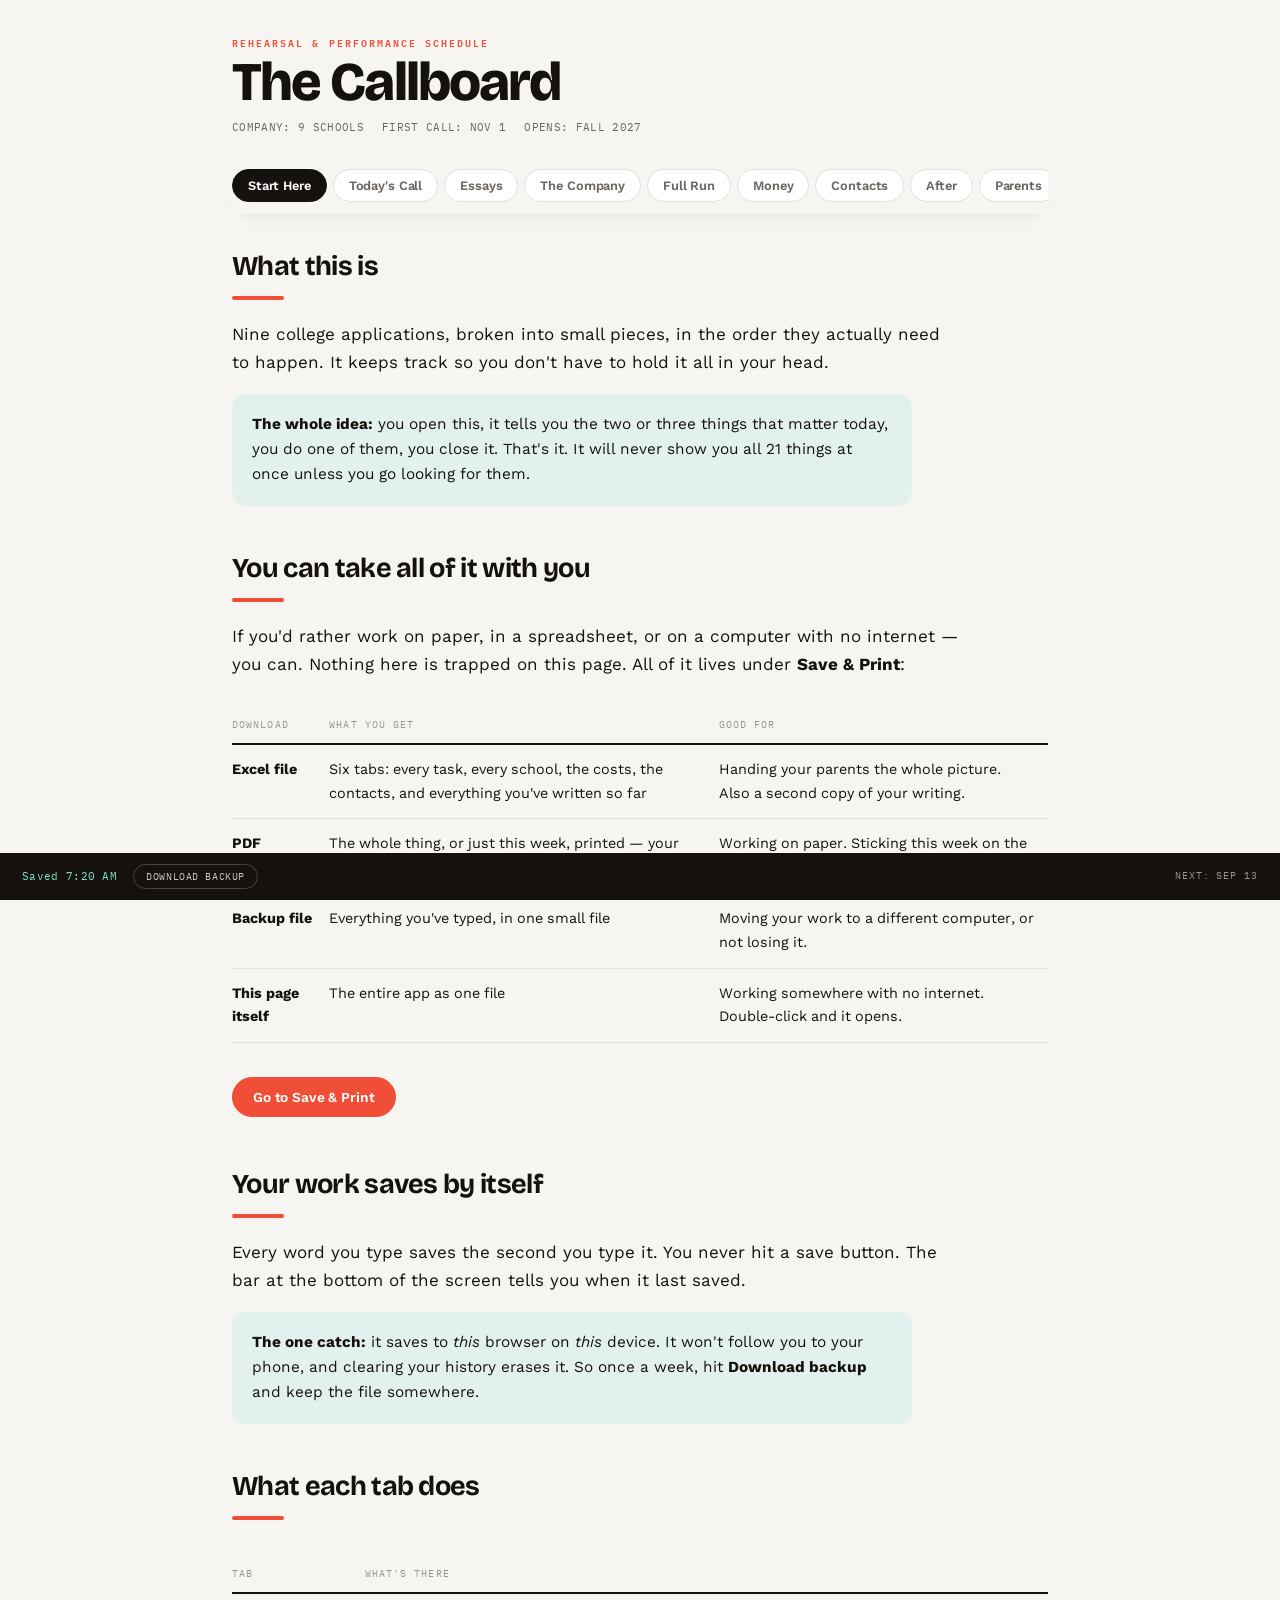
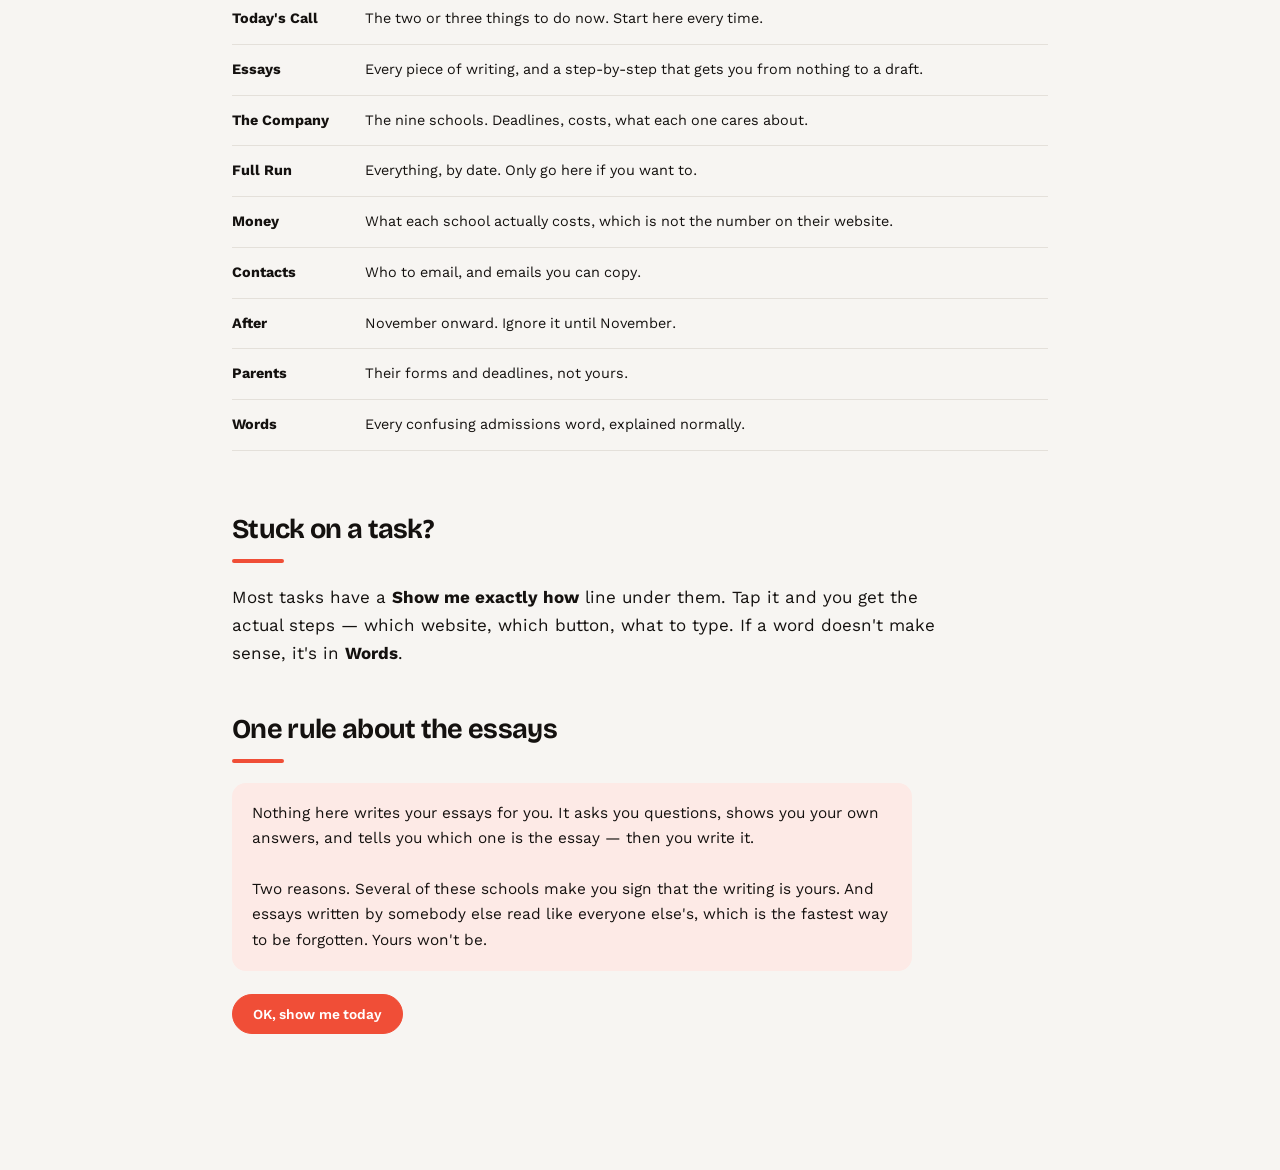
==== commit 5231d0fe: "Add a Start Here page, fix downloads, restyle as a design studio Start Here is now the first tab and" ====
--- a/site/index.html
+++ b/site/index.html
@@ -7,182 +7,243 @@
 <meta name="description" content="A guided workbench for nine college applications: today's three tasks, coached essay work, real costs, and everything exportable.">
 <link rel="icon" href="data:image/svg+xml,<svg xmlns='http://www.w3.org/2000/svg' viewBox='0 0 100 100'><text y='.9em' font-size='90'>🎭</text></svg>">
 <link rel="preconnect" href="https://fonts.gstatic.com" crossorigin>
-<link rel="stylesheet" href="https://fonts.googleapis.com/css2?family=Oswald:wght@400;500;600&family=Source+Sans+3:ital,wght@0,400;0,600;1,400&family=JetBrains+Mono:wght@400;700&display=swap">
+<link rel="stylesheet" href="https://fonts.googleapis.com/css2?family=Bricolage+Grotesque:opsz,wght@12..96,700;12..96,800&family=Work+Sans:ital,wght@0,400;0,500;0,600;1,400&family=IBM+Plex+Mono:wght@400;600&display=swap">
 <style>
+/* ── Design-studio workshop ────────────────────────────────────────────
+   A white wall, bold type, and sticky notes that mean something: coral
+   for what's urgent, yellow for what matters, teal for how things work.
+   Generous space on purpose — the whole point is that it never feels
+   like a wall of work. Light-first and committed; every color painted
+   explicitly so it holds on any host background.                      */
 :root{
-  --paper:#eaeae4; --sheet:#f5f5f0; --ink:#16191c; --dim:#6e7370; --rule:#d2d3cb;
-  --rose:#c4304a; --rose-wash:#f3e2e4; --teal:#1e5a57; --teal-wash:#dfe9e6;
-  --done:#2d6b4e; --soon:#a8631a;
-  --disp:Oswald,"Arial Narrow",sans-serif;
-  --body:"Source Sans 3",system-ui,-apple-system,sans-serif;
-  --mono:"JetBrains Mono",ui-monospace,Menlo,monospace;
-}
-@media (prefers-color-scheme:dark){:root:not([data-theme="light"]){
-  --paper:#15181a;--sheet:#1e2225;--ink:#eceee8;--dim:#8f948f;--rule:#32383a;
-  --rose:#e8788b;--rose-wash:#332226;--teal:#6fb3ab;--teal-wash:#1b2a29;
-  --done:#6fb894;--soon:#d69a4e;}}
-:root[data-theme="dark"]{
-  --paper:#15181a;--sheet:#1e2225;--ink:#eceee8;--dim:#8f948f;--rule:#32383a;
-  --rose:#e8788b;--rose-wash:#332226;--teal:#6fb3ab;--teal-wash:#1b2a29;
-  --done:#6fb894;--soon:#d69a4e;}
+  --paper:#FFFFFF; --wall:#F7F5F2; --card:#FFFFFF;
+  --ink:#14110F; --dim:#6B6560; --faint:#9B948C; --line:#E4E0DA;
+  --coral:#F04E37; --coral-soft:#FDEAE6;
+  --teal:#0F7B6C; --teal-soft:#E3F1EE;
+  --sticky:#FFD84D; --sticky-soft:#FFF6D6;
+  --disp:"Bricolage Grotesque","Archivo",sans-serif;
+  --body:"Work Sans",system-ui,-apple-system,sans-serif;
+  --mono:"IBM Plex Mono",ui-monospace,Menlo,monospace;
+}
 *{box-sizing:border-box}
-body{margin:0;background:var(--paper);color:var(--ink);font-family:var(--body);
-  font-size:17px;line-height:1.55;-webkit-text-size-adjust:100%}
-.sheet{max-width:780px;margin:0 auto;padding-inline:20px;padding-block:0 80px}
-.masthead{padding-block:24px 12px;border-bottom:3px solid var(--ink)}
-.eyebrow{font-family:var(--mono);font-size:.64rem;letter-spacing:.16em;text-transform:uppercase;color:var(--dim)}
-h1{font-family:var(--disp);font-weight:600;font-size:clamp(1.8rem,7vw,2.5rem);margin:.1em 0 .1em;
-  line-height:1;text-transform:uppercase;text-wrap:balance}
-.run{font-family:var(--mono);font-size:.7rem;color:var(--dim);display:flex;flex-wrap:wrap;gap:3px 14px}
-nav{display:flex;overflow-x:auto;border-bottom:1px solid var(--rule);position:sticky;top:0;
-  background:var(--paper);z-index:9;scrollbar-width:none}
+body{margin:0;background:var(--wall);color:var(--ink);font-family:var(--body);
+  font-size:17px;line-height:1.65;-webkit-text-size-adjust:100%}
+.sheet{max-width:860px;margin:0 auto;padding-inline:22px;padding-block:0 96px}
+
+/* ── masthead ── */
+.masthead{padding-block:34px 20px}
+.eyebrow{font-family:var(--mono);font-size:.64rem;letter-spacing:.2em;text-transform:uppercase;
+  color:var(--coral);font-weight:600}
+h1{font-family:var(--disp);font-weight:800;font-size:clamp(2.2rem,8vw,3.4rem);
+  margin:.12em 0 .18em;letter-spacing:-.035em;line-height:.95;text-wrap:balance}
+.run{font-family:var(--mono);font-size:.68rem;color:var(--dim);display:flex;flex-wrap:wrap;
+  gap:4px 18px;letter-spacing:.03em}
+
+/* ── tabs ── */
+nav{display:flex;overflow-x:auto;position:sticky;top:0;background:var(--wall);z-index:9;
+  scrollbar-width:none;gap:6px;padding-block:12px;margin-bottom:8px;
+  box-shadow:0 10px 14px -10px rgba(20,17,15,.10)}
 nav::-webkit-scrollbar{display:none}
-nav button{flex:0 0 auto;background:none;border:0;border-bottom:3px solid transparent;
-  font-family:var(--disp);font-size:.8rem;font-weight:500;letter-spacing:.09em;text-transform:uppercase;
-  color:var(--dim);padding:13px 13px;cursor:pointer;margin-bottom:-1px}
-nav button:hover{color:var(--ink)}
-nav button[aria-selected="true"]{color:var(--rose);border-bottom-color:var(--rose)}
-:focus-visible{outline:2px solid var(--teal);outline-offset:2px}
-section{padding-block:24px}
-h2{font-family:var(--disp);font-weight:500;font-size:1.02rem;letter-spacing:.11em;text-transform:uppercase;
-  margin:32px 0 4px;color:var(--teal)}
-h2:first-child{margin-top:0}
-.rule{height:1px;background:var(--rule);margin-bottom:16px}
-h3{font-family:var(--body);font-weight:600;font-size:1.01rem;margin:0;line-height:1.34}
-p{margin:.65em 0}
-/* call strips */
-.call{display:grid;grid-template-columns:62px 1fr;gap:0 15px;padding:16px 0;
-  border-bottom:1px solid var(--rule);align-items:start}
-.call:first-of-type{border-top:1px solid var(--rule)}
-.slot{font-family:var(--mono);font-size:.68rem;line-height:1.35;text-align:right;padding-top:3px;
-  color:var(--dim);font-variant-numeric:tabular-nums}
-.slot b{display:block;font-weight:700;font-size:.75rem;color:var(--ink)}
-.call.hot .slot b{color:var(--rose)} .call.soon .slot b{color:var(--soon)}
-.tick{display:flex;gap:12px;align-items:flex-start;cursor:pointer}
-.tick input{appearance:none;width:21px;height:21px;flex:0 0 auto;margin:1px 0 0;border:2px solid var(--dim);
-  border-radius:3px;background:var(--sheet);cursor:pointer;position:relative}
-.tick input:checked{background:var(--done);border-color:var(--done)}
-.tick input:checked::after{content:"";position:absolute;left:6px;top:2px;width:5px;height:10px;
-  border:solid #fff;border-width:0 2.5px 2.5px 0;transform:rotate(42deg)}
-.call.off h3{text-decoration:line-through;opacity:.42} .call.off .why{display:none}
-.why{font-size:.89rem;color:var(--dim);margin-top:5px}
-.who{font-family:var(--mono);font-size:.64rem;letter-spacing:.09em;text-transform:uppercase;
-  color:var(--teal);margin-top:6px}
-.dark-strip{margin:18px 0;padding:15px 17px;background:var(--ink);color:var(--paper)}
-.dark-strip .lbl{font-family:var(--disp);font-size:1.3rem;letter-spacing:.3em;text-transform:uppercase;font-weight:600}
-.dark-strip .sub{font-family:var(--mono);font-size:.7rem;opacity:.72;margin-top:3px}
-.note{background:var(--teal-wash);border-left:3px solid var(--teal);padding:14px 16px;margin:16px 0;font-size:.93rem}
-.flag{background:var(--rose-wash);border-left:3px solid var(--rose);padding:14px 16px;margin:16px 0;font-size:.93rem}
-.tally{font-family:var(--mono);font-size:.7rem;color:var(--dim);margin-top:20px;font-variant-numeric:tabular-nums}
-/* essay picker */
-.pick{display:block;width:100%;text-align:left;background:var(--sheet);border:1px solid var(--rule);
-  border-left:3px solid var(--rose);padding:15px 17px;margin-bottom:10px;cursor:pointer;font-family:inherit;
-  color:var(--ink)}
-.pick:hover{border-color:var(--teal);border-left-color:var(--rose)}
-.pick .t{font-family:var(--disp);font-size:1.08rem;font-weight:500;letter-spacing:.03em;text-transform:uppercase}
-.pick .s{font-family:var(--mono);font-size:.64rem;letter-spacing:.07em;text-transform:uppercase;color:var(--dim);margin-top:3px}
-.pick .bar{height:4px;background:var(--rule);margin-top:10px}
-.pick .bar i{display:block;height:100%;background:var(--done)}
-.pick .pct{font-family:var(--mono);font-size:.64rem;color:var(--dim);margin-top:5px}
-/* guided walk */
-.steps{display:flex;gap:0;border-bottom:1px solid var(--rule);margin:18px 0 20px}
-.steps button{flex:1;background:none;border:0;border-bottom:3px solid transparent;font-family:var(--disp);
-  font-size:.72rem;letter-spacing:.08em;text-transform:uppercase;color:var(--dim);padding:10px 4px;
-  cursor:pointer;margin-bottom:-1px}
-.steps button[aria-selected="true"]{color:var(--rose);border-bottom-color:var(--rose)}
-.steps button .n{display:block;font-family:var(--mono);font-size:.6rem;opacity:.7}
-.qcard{background:var(--sheet);border:1px solid var(--rule);padding:20px}
-.qnum{font-family:var(--mono);font-size:.64rem;letter-spacing:.1em;text-transform:uppercase;color:var(--rose);
-  font-weight:700;margin-bottom:8px}
-.qtext{font-family:var(--body);font-size:1.14rem;font-weight:600;line-height:1.4;margin:0 0 6px}
-.qhint{font-size:.89rem;color:var(--dim);margin:0 0 4px}
-.qnav{display:flex;gap:8px;align-items:center;margin-top:14px;flex-wrap:wrap}
-.dots{display:flex;gap:5px;margin-left:auto}
-.dots i{width:8px;height:8px;border-radius:50%;background:var(--rule);display:block}
-.dots i.on{background:var(--rose)} .dots i.filled{background:var(--done)}
-textarea{width:100%;font-family:var(--body);font-size:.98rem;padding:12px;border:1px solid var(--rule);
-  background:var(--paper);color:var(--ink);resize:vertical;line-height:1.55;min-height:96px}
-textarea.draft{min-height:300px}
-.count{font-family:var(--mono);font-size:.66rem;color:var(--dim);text-align:right;margin-top:4px;
+nav button{flex:0 0 auto;background:var(--paper);border:1.5px solid var(--line);
+  font-family:var(--body);font-size:.8rem;font-weight:600;color:var(--dim);
+  padding:8px 15px;cursor:pointer;border-radius:100px;letter-spacing:-.01em}
+nav button:hover{border-color:var(--ink);color:var(--ink)}
+nav button[aria-selected="true"]{background:var(--ink);border-color:var(--ink);color:var(--paper)}
+:focus-visible{outline:3px solid var(--coral);outline-offset:2px}
+
+section{padding-block:22px}
+h2{font-family:var(--disp);font-weight:700;font-size:clamp(1.35rem,3.6vw,1.7rem);
+  margin:48px 0 0;letter-spacing:-.025em;line-height:1.1;text-wrap:balance}
+h2:first-child{margin-top:8px}
+.rule{height:4px;width:52px;background:var(--coral);margin:14px 0 20px;border-radius:2px}
+h3{font-family:var(--body);font-weight:600;font-size:1.06rem;margin:0;line-height:1.35;
+  letter-spacing:-.012em}
+p{margin:.75em 0;max-width:66ch}
+
+/* ── task cards ── */
+.call{display:grid;grid-template-columns:74px 1fr;gap:0 18px;padding:20px;
+  background:var(--card);border:1.5px solid var(--line);border-radius:14px;
+  margin-bottom:12px;align-items:start;
+  box-shadow:0 1px 0 rgba(20,17,15,.03)}
+.call.hot{border-color:var(--coral);box-shadow:0 3px 0 var(--coral-soft)}
+.call.soon{border-color:var(--sticky);box-shadow:0 3px 0 var(--sticky-soft)}
+.slot{font-family:var(--mono);font-size:.66rem;line-height:1.45;text-align:right;padding-top:3px;
+  color:var(--faint);font-variant-numeric:tabular-nums;letter-spacing:.02em}
+.slot b{display:block;font-weight:600;font-size:.76rem;color:var(--ink)}
+.call.hot .slot b{color:var(--coral)}
+.tick{display:flex;gap:14px;align-items:flex-start;cursor:pointer}
+.tick input{appearance:none;width:24px;height:24px;flex:0 0 auto;margin:0;
+  border:2px solid var(--ink);border-radius:7px;background:var(--paper);
+  cursor:pointer;position:relative}
+.tick input:hover{background:var(--sticky-soft)}
+.tick input:checked{background:var(--teal);border-color:var(--teal)}
+.tick input:checked::after{content:"";position:absolute;left:8px;top:3px;width:5px;height:11px;
+  border:solid #fff;border-width:0 3px 3px 0;transform:rotate(42deg)}
+.call.off{opacity:.42;border-color:var(--line);box-shadow:none}
+.call.off h3{text-decoration:line-through} .call.off .why{display:none}
+.why{font-size:.94rem;color:var(--dim);margin-top:8px;max-width:60ch}
+.who{display:inline-block;font-family:var(--mono);font-size:.6rem;letter-spacing:.1em;
+  text-transform:uppercase;color:var(--teal);background:var(--teal-soft);
+  padding:3px 9px;border-radius:100px;margin-top:11px}
+
+/* ── the week off, as a sticky note ── */
+.dark-strip{margin:24px 0;padding:22px 24px;background:var(--sticky);border-radius:14px;
+  transform:rotate(-.5deg);box-shadow:0 4px 0 rgba(20,17,15,.08)}
+.dark-strip .lbl{font-family:var(--disp);font-size:1.7rem;letter-spacing:-.02em;
+  font-weight:800;color:var(--ink);line-height:1}
+.dark-strip .sub{font-family:var(--mono);font-size:.68rem;color:#6B5A17;margin-top:7px;
+  letter-spacing:.03em}
+
+/* ── callouts ── */
+.note,.flag,.material{padding:18px 20px;margin:18px 0;font-size:.96rem;border-radius:14px;
+  max-width:68ch}
+.note{background:var(--teal-soft);color:var(--ink)}
+.flag{background:var(--coral-soft);color:var(--ink)}
+.material{background:var(--sticky-soft)}
+.material h4{font-family:var(--mono);font-size:.62rem;letter-spacing:.14em;text-transform:uppercase;
+  margin:0 0 10px;color:#7A6410}
+.material dt{font-weight:600;margin-top:12px;font-size:.88rem;color:var(--dim)}
+.material dd{margin:3px 0 0;color:var(--ink);white-space:pre-wrap}
+.tally{font-family:var(--mono);font-size:.7rem;color:var(--faint);margin-top:26px;
+  letter-spacing:.04em;font-variant-numeric:tabular-nums}
+
+/* ── essay cards ── */
+.pick{display:block;width:100%;text-align:left;background:var(--card);
+  border:1.5px solid var(--line);padding:20px;margin-bottom:12px;cursor:pointer;
+  font-family:inherit;color:var(--ink);border-radius:14px}
+.pick:hover{border-color:var(--coral);box-shadow:0 3px 0 var(--coral-soft)}
+.pick .t{font-family:var(--disp);font-size:1.22rem;font-weight:700;letter-spacing:-.022em}
+.pick .s{font-family:var(--mono);font-size:.63rem;letter-spacing:.06em;text-transform:uppercase;
+  color:var(--faint);margin-top:5px}
+.pick .bar{height:7px;background:var(--wall);margin-top:14px;border-radius:100px;overflow:hidden}
+.pick .bar i{display:block;height:100%;background:var(--teal);border-radius:100px}
+.pick .pct{font-family:var(--mono);font-size:.63rem;color:var(--dim);margin-top:7px}
+
+/* ── the four steps ── */
+.steps{display:flex;gap:6px;margin:22px 0;flex-wrap:wrap}
+.steps button{flex:1 1 0;min-width:86px;background:var(--paper);
+  border:1.5px solid var(--line);font-family:var(--body);font-size:.82rem;font-weight:600;
+  color:var(--dim);padding:11px 8px;cursor:pointer;border-radius:12px;letter-spacing:-.01em}
+.steps button:hover{border-color:var(--ink);color:var(--ink)}
+.steps button[aria-selected="true"]{background:var(--ink);border-color:var(--ink);color:var(--paper)}
+.steps button .n{display:block;font-family:var(--mono);font-size:.56rem;opacity:.7;
+  font-weight:400;margin-top:3px;letter-spacing:.04em}
+.qcard{background:var(--card);border:1.5px solid var(--line);padding:26px;border-radius:14px}
+.qnum{font-family:var(--mono);font-size:.63rem;letter-spacing:.14em;text-transform:uppercase;
+  color:var(--coral);font-weight:600;margin-bottom:11px}
+.qtext{font-family:var(--disp);font-size:1.4rem;font-weight:700;line-height:1.22;
+  margin:0 0 10px;letter-spacing:-.025em;text-wrap:balance}
+.qhint{font-size:.94rem;color:var(--dim);margin:0 0 6px;max-width:60ch}
+.qnav{display:flex;gap:10px;align-items:center;margin-top:18px;flex-wrap:wrap}
+.dots{display:flex;gap:6px;margin-left:auto}
+.dots i{width:9px;height:9px;border-radius:50%;background:var(--line);display:block}
+.dots i.on{background:var(--coral)} .dots i.filled{background:var(--teal)}
+
+textarea{width:100%;font-family:var(--body);font-size:1rem;padding:16px;
+  border:1.5px solid var(--line);background:var(--paper);color:var(--ink);resize:vertical;
+  line-height:1.65;min-height:104px;border-radius:12px}
+textarea:focus-visible{outline:3px solid var(--coral);outline-offset:1px;border-color:var(--coral)}
+textarea::placeholder{color:var(--faint)}
+.count{font-family:var(--mono);font-size:.66rem;color:var(--faint);text-align:right;
+  margin-top:7px;font-variant-numeric:tabular-nums}
+.count.over{color:var(--coral);font-weight:600}
+.promptbox{background:var(--card);border:1.5px solid var(--ink);padding:20px;margin:16px 0;
+  font-size:1rem;border-radius:14px;max-width:68ch}
+.promptbox cite{font-style:normal;display:block;font-family:var(--mono);font-size:.62rem;
+  letter-spacing:.1em;text-transform:uppercase;color:var(--faint);margin-top:12px}
+ol.shape{padding-left:22px;font-size:.96rem;max-width:62ch} ol.shape li{margin:.65em 0}
+
+details{border-bottom:1.5px solid var(--line);padding:16px 0}
+summary{cursor:pointer;font-weight:600;font-size:1rem;list-style:none;display:flex;
+  gap:11px;align-items:baseline;color:var(--ink);letter-spacing:-.012em}
+summary::-webkit-details-marker{display:none}
+summary::before{content:"+";font-family:var(--mono);color:var(--coral);font-weight:600;
+  font-size:1.1rem;line-height:1}
+details[open] summary::before{content:"\2212"}
+.inner{padding:14px 0 4px 24px;font-size:.96rem;max-width:64ch}
+.inner ul{padding-left:20px;margin:.6em 0} .inner li{margin:.4em 0}
+
+/* ── step-by-step ── */
+details.how{border:0;border-top:1.5px dashed var(--line);margin-top:16px;padding:14px 0 0}
+details.how summary{font-family:var(--body);font-size:.84rem;font-weight:600;color:var(--coral)}
+details.how summary::before{content:"\2192";font-size:.95rem}
+details.how[open] summary::before{content:"\2193"}
+details.how ol{margin:16px 0 4px;padding-left:0;list-style:none;counter-reset:s;max-width:62ch}
+details.how li{margin:0 0 14px;line-height:1.6;font-size:.96rem;counter-increment:s;
+  position:relative;padding-left:40px}
+details.how li::before{content:counter(s);position:absolute;left:0;top:1px;
+  width:26px;height:26px;border-radius:50%;background:var(--sticky);color:var(--ink);
+  font-family:var(--mono);font-size:.74rem;font-weight:600;display:flex;
+  align-items:center;justify-content:center}
+details.how b{font-weight:600;background:var(--sticky-soft);padding:1px 5px;border-radius:4px}
+
+.btn{font-family:var(--body);font-size:.86rem;font-weight:600;padding:11px 20px;
+  border:1.5px solid var(--ink);background:var(--paper);color:var(--ink);cursor:pointer;
+  margin:5px 8px 5px 0;display:inline-block;text-decoration:none;border-radius:100px;
+  letter-spacing:-.01em}
+.btn:hover{background:var(--ink);color:var(--paper)}
+.btn.go{background:var(--coral);border-color:var(--coral);color:#fff}
+.btn.go:hover{background:var(--ink);border-color:var(--ink)}
+.btn[disabled]{opacity:.3;cursor:not-allowed}
+.tag{font-family:var(--mono);font-size:.64rem;letter-spacing:.09em;text-transform:uppercase;
+  color:var(--faint)}
+.unv{font-family:var(--mono);font-size:.6rem;letter-spacing:.08em;text-transform:uppercase;
+  color:#8A5A00;background:var(--sticky-soft);padding:2px 7px;border-radius:100px}
+.chips{display:flex;flex-wrap:wrap;gap:7px;margin-bottom:20px}
+.chips button{font-family:var(--body);font-size:.78rem;font-weight:500;padding:6px 14px;
+  border:1.5px solid var(--line);background:var(--paper);color:var(--dim);cursor:pointer;
+  border-radius:100px}
+.chips button[aria-pressed="true"]{background:var(--teal);color:#fff;border-color:var(--teal)}
+.day{font-family:var(--mono);font-size:.66rem;letter-spacing:.14em;text-transform:uppercase;
+  color:var(--coral);font-weight:600;margin:30px 0 10px;font-variant-numeric:tabular-nums}
+
+.scroll{overflow-x:auto}
+table{width:100%;border-collapse:collapse;font-size:.9rem;margin:16px 0;min-width:440px}
+th{font-family:var(--mono);font-size:.62rem;letter-spacing:.11em;text-transform:uppercase;
+  color:var(--faint);font-weight:400;text-align:left;padding:10px 14px 10px 0;
+  border-bottom:2px solid var(--ink)}
+td{padding:13px 14px 13px 0;border-bottom:1px solid var(--line);vertical-align:top;
   font-variant-numeric:tabular-nums}
-.count.over{color:var(--rose);font-weight:700}
-.material{background:var(--teal-wash);border-left:3px solid var(--teal);padding:14px 16px;margin:14px 0;font-size:.9rem}
-.material h4{font-family:var(--mono);font-size:.64rem;letter-spacing:.1em;text-transform:uppercase;
-  margin:0 0 8px;color:var(--teal)}
-.material dt{font-weight:600;margin-top:9px;font-size:.86rem}
-.material dd{margin:2px 0 0;color:var(--dim);white-space:pre-wrap}
-.promptbox{background:var(--sheet);border:1px solid var(--rule);padding:15px 17px;margin:12px 0;font-size:.95rem}
-.promptbox cite{font-style:normal;display:block;font-family:var(--mono);font-size:.64rem;letter-spacing:.08em;
-  text-transform:uppercase;color:var(--dim);margin-top:9px}
-ol.shape{padding-left:20px;font-size:.94rem} ol.shape li{margin:.5em 0}
-details{border-bottom:1px solid var(--rule);padding:13px 0}
-summary{cursor:pointer;font-weight:600;font-size:.97rem;list-style:none;display:flex;gap:9px;align-items:baseline}
-summary::-webkit-details-marker{display:none}
-summary::before{content:"+";font-family:var(--mono);color:var(--rose);font-weight:700}
-details[open] summary::before{content:"\2212"}
-.inner{padding:11px 0 4px 20px;font-size:.93rem}
-.inner ul{padding-left:19px;margin:.5em 0} .inner li{margin:.32em 0}
-.btn{font-family:var(--disp);font-size:.76rem;letter-spacing:.09em;text-transform:uppercase;padding:9px 15px;
-  border:1px solid var(--ink);background:transparent;color:var(--ink);cursor:pointer;margin:4px 6px 4px 0;
-  display:inline-block;text-decoration:none}
-.btn:hover{background:var(--ink);color:var(--paper)}
-.btn.go{background:var(--rose);border-color:var(--rose);color:#fff}
-.btn.go:hover{background:var(--ink);border-color:var(--ink)}
-.btn[disabled]{opacity:.35;cursor:not-allowed}
-.tag{font-family:var(--mono);font-size:.62rem;letter-spacing:.08em;text-transform:uppercase;color:var(--dim)}
-.unv{color:var(--soon);font-family:var(--mono);font-size:.62rem;letter-spacing:.07em;text-transform:uppercase;font-weight:700}
-.chips{display:flex;flex-wrap:wrap;gap:6px;margin-bottom:16px}
-.chips button{font-family:var(--mono);font-size:.67rem;padding:5px 11px;border:1px solid var(--rule);
-  background:var(--sheet);color:var(--dim);cursor:pointer}
-.chips button[aria-pressed="true"]{background:var(--teal);color:var(--paper);border-color:var(--teal)}
-.day{font-family:var(--mono);font-size:.67rem;letter-spacing:.11em;text-transform:uppercase;color:var(--rose);
-  font-weight:700;margin:24px 0 2px}
-.scroll{overflow-x:auto}
-table{width:100%;border-collapse:collapse;font-size:.85rem;margin:12px 0;min-width:430px}
-th{font-family:var(--mono);font-size:.62rem;letter-spacing:.09em;text-transform:uppercase;color:var(--dim);
-  font-weight:400;text-align:left;padding:8px 10px 8px 0;border-bottom:2px solid var(--ink)}
-td{padding:9px 10px 9px 0;border-bottom:1px solid var(--rule);vertical-align:top;font-variant-numeric:tabular-nums}
 td:first-child{font-weight:600}
-.saved{position:fixed;bottom:0;left:0;right:0;background:var(--ink);color:var(--paper);
-  font-family:var(--mono);font-size:.66rem;padding:7px 20px;display:flex;gap:14px;flex-wrap:wrap;
-  align-items:center;z-index:20}
-.saved b{color:var(--paper);font-weight:400;opacity:.75}
-.saved .ok{color:#8fd6b0}
-.saved button{font-family:var(--mono);font-size:.64rem;letter-spacing:.05em;text-transform:uppercase;
-  background:none;border:1px solid rgba(255,255,255,.35);color:var(--paper);padding:3px 9px;cursor:pointer}
-.saved button:hover{background:var(--paper);color:var(--ink)}
+
+#glossary{margin:0}
+.term{padding:18px 0;border-bottom:1.5px solid var(--line)}
+.term dt{font-family:var(--disp);font-size:1.08rem;font-weight:700;letter-spacing:-.02em}
+.term dd{margin:6px 0 0;font-size:.96rem;color:var(--dim);max-width:62ch}
+
+.saved{position:fixed;bottom:0;left:0;right:0;background:var(--ink);color:#CFC9C2;
+  font-family:var(--mono);font-size:.66rem;padding:11px 22px;display:flex;gap:16px;
+  flex-wrap:wrap;align-items:center;z-index:20;letter-spacing:.03em}
+.saved b{color:#CFC9C2;font-weight:400}
+.saved .ok{color:#7FE3C9}
+.saved button{font-family:var(--mono);font-size:.62rem;letter-spacing:.06em;
+  text-transform:uppercase;background:none;border:1px solid #4A4540;color:#CFC9C2;
+  padding:5px 12px;cursor:pointer;border-radius:100px}
+.saved button:hover{background:var(--paper);color:var(--ink);border-color:var(--paper)}
 .printed{display:none;white-space:pre-wrap}
-@media (max-width:430px){.call{grid-template-columns:52px 1fr;gap:0 11px}body{font-size:16px}
-  .steps button{font-size:.64rem;padding:9px 2px}}
+
+@media (max-width:430px){
+  .call{grid-template-columns:58px 1fr;gap:0 12px;padding:16px}
+  body{font-size:16px} .qtext{font-size:1.2rem}
+  .steps button{min-width:0;flex:1 1 44%;font-size:.76rem}
+}
 @media (prefers-reduced-motion:reduce){*{transition:none!important;animation:none!important}}
+
 @media print{
   nav,.steps,.saved,.btn,.chips,.qnav,.dots{display:none!important}
-  body{background:#fff;color:#000;font-size:10.5pt}
-  .sheet{max-width:100%;padding:0}
+  body,.sheet{background:#fff!important;font-size:10.5pt;max-width:100%;padding:0}
   section[hidden]{display:block!important}
   section{page-break-before:always;padding-block:12pt}
   section:first-of-type{page-break-before:avoid}
   textarea{display:none} .printed{display:block;border:1px solid #bbb;padding:8pt;font-size:10pt}
-  details{border-bottom:1px solid #ccc} details .inner{display:block!important}
-  .note,.flag,.material,.promptbox{border:1px solid #bbb;background:#fff}
-  .dark-strip{background:#fff;color:#000;border:2px solid #000}
-  h2{color:#000} .call{page-break-inside:avoid}
+  .call,.note,.flag,.material,.promptbox,.qcard,.pick,.term,details{
+    box-shadow:none!important;transform:none!important;page-break-inside:avoid;
+    border:1px solid #bbb!important}
+  .dark-strip{background:#fff!important;border:2px solid #000!important}
+  details .inner{display:block!important}
+  details.how li::before{background:#eee!important}
   a[href^="http"]::after{content:" (" attr(href) ")";font-size:8pt;color:#555}
 }
-/* step-by-step instructions inside a task */
-details.how{border:0;border-top:1px dashed var(--rule);margin-top:10px;padding:8px 0 0}
-details.how summary{font-family:var(--mono);font-size:.7rem;letter-spacing:.06em;
-  text-transform:uppercase;color:var(--teal);font-weight:400}
-details.how summary::before{content:"\2192";color:var(--teal)}
-details.how[open] summary::before{content:"\2193"}
-details.how ol{margin:10px 0 4px;padding-left:22px;font-size:.92rem}
-details.how li{margin:.55em 0;line-height:1.5}
-/* glossary */
-#glossary{margin:0}
-.term{padding:13px 0;border-bottom:1px solid var(--rule)}
-.term dt{font-family:var(--disp);font-size:.95rem;font-weight:500;letter-spacing:.04em;
-  text-transform:uppercase;color:var(--teal)}
-.term dd{margin:5px 0 0;font-size:.94rem}
 
 </style>
 </head>
@@ -196,6 +257,7 @@
 </header>
 
 <nav role="tablist" aria-label="Sections">
+  <button role="tab" aria-selected="false" data-t="start">Start Here</button>
   <button role="tab" aria-selected="true" data-t="today">Today's Call</button>
   <button role="tab" aria-selected="false" data-t="essays">Essays</button>
   <button role="tab" aria-selected="false" data-t="company">The Company</button>
@@ -209,6 +271,71 @@
 </nav>
 
 <main>
+
+<section id="start" hidden>
+  <h2>What this is</h2><div class="rule"></div>
+  <p>Nine college applications, broken into small pieces, in the order they
+    actually need to happen. It keeps track so you don't have to hold it all in your head.</p>
+  <div class="note"><strong>The whole idea:</strong> you open this, it tells you the two or
+    three things that matter today, you do one of them, you close it. That's it. It will
+    never show you all 21 things at once unless you go looking for them.</div>
+
+  <h2>You can take all of it with you</h2><div class="rule"></div>
+  <p>If you'd rather work on paper, in a spreadsheet, or on a computer with no internet —
+    you can. Nothing here is trapped on this page. All of it lives under
+    <strong>Save &amp; Print</strong>:</p>
+  <div class="scroll"><table>
+    <thead><tr><th>Download</th><th>What you get</th><th>Good for</th></tr></thead><tbody>
+    <tr><td><strong>Excel file</strong></td>
+      <td>Six tabs: every task, every school, the costs, the contacts, and everything
+        you've written so far</td>
+      <td>Handing your parents the whole picture. Also a second copy of your writing.</td></tr>
+    <tr><td><strong>PDF</strong></td>
+      <td>The whole thing, or just this week, printed — your essay drafts included</td>
+      <td>Working on paper. Sticking this week on the fridge.</td></tr>
+    <tr><td><strong>Backup file</strong></td>
+      <td>Everything you've typed, in one small file</td>
+      <td>Moving your work to a different computer, or not losing it.</td></tr>
+    <tr><td><strong>This page itself</strong></td>
+      <td>The entire app as one file</td>
+      <td>Working somewhere with no internet. Double-click and it opens.</td></tr>
+    </tbody></table></div>
+  <p><button class="btn go" data-t="save">Go to Save &amp; Print</button></p>
+
+  <h2>Your work saves by itself</h2><div class="rule"></div>
+  <p>Every word you type saves the second you type it. You never hit a save button.
+    The bar at the bottom of the screen tells you when it last saved.</p>
+  <div class="note"><strong>The one catch:</strong> it saves to <em>this</em> browser on
+    <em>this</em> device. It won't follow you to your phone, and clearing your history erases
+    it. So once a week, hit <strong>Download backup</strong> and keep the file somewhere.</div>
+
+  <h2>What each tab does</h2><div class="rule"></div>
+  <div class="scroll"><table>
+    <thead><tr><th>Tab</th><th>What's there</th></tr></thead><tbody>
+    <tr><td><strong>Today's Call</strong></td><td>The two or three things to do now. Start here every time.</td></tr>
+    <tr><td><strong>Essays</strong></td><td>Every piece of writing, and a step-by-step that gets you from nothing to a draft.</td></tr>
+    <tr><td><strong>The Company</strong></td><td>The nine schools. Deadlines, costs, what each one cares about.</td></tr>
+    <tr><td><strong>Full Run</strong></td><td>Everything, by date. Only go here if you want to.</td></tr>
+    <tr><td><strong>Money</strong></td><td>What each school actually costs, which is not the number on their website.</td></tr>
+    <tr><td><strong>Contacts</strong></td><td>Who to email, and emails you can copy.</td></tr>
+    <tr><td><strong>After</strong></td><td>November onward. Ignore it until November.</td></tr>
+    <tr><td><strong>Parents</strong></td><td>Their forms and deadlines, not yours.</td></tr>
+    <tr><td><strong>Words</strong></td><td>Every confusing admissions word, explained normally.</td></tr>
+    </tbody></table></div>
+
+  <h2>Stuck on a task?</h2><div class="rule"></div>
+  <p>Most tasks have a <strong>Show me exactly how</strong> line under them. Tap it and you
+    get the actual steps — which website, which button, what to type. If a word doesn't make
+    sense, it's in <strong>Words</strong>.</p>
+
+  <h2>One rule about the essays</h2><div class="rule"></div>
+  <div class="flag">Nothing here writes your essays for you. It asks you questions, shows you
+    your own answers, and tells you which one is the essay — then you write it.<br><br>
+    Two reasons. Several of these schools make you sign that the writing is yours. And essays
+    written by somebody else read like everyone else's, which is the fastest way to be
+    forgotten. Yours won't be.</div>
+  <p><button class="btn go" data-t="today">OK, show me today</button></p>
+</section>
 
 <section id="today">
   <h2 id="hdrToday">You're called for three things</h2><div class="rule"></div>
@@ -374,6 +501,11 @@
     destination. Your essay drafts print with it.</p>
   <p><button class="btn" id="printAll">Print everything as PDF</button>
      <button class="btn" id="printWeek">Print this week only</button></p>
+
+  <h2>Take the whole page with you</h2><div class="rule"></div>
+  <p><strong>This page as a file</strong> — the entire app, saved to your computer. Open it by
+    double-clicking, works with no internet, keeps everything you've written.</p>
+  <p><button class="btn" id="savePage">Download this whole page</button></p>
 
   <h2>Start over</h2><div class="rule"></div>
   <p class="tag">This erases every answer and draft on this device. Download a backup first.</p>
@@ -1279,6 +1411,12 @@
     if(tab.dataset.t==='essays'&&!cur)drawEssayList();
     window.scrollTo(0,0); return;
   }
+  // Buttons inside a section that jump to another tab ("Go to Save & Print").
+  const jump=ev.target.closest('button[data-t]');
+  if(jump){
+    const nb=document.querySelector(`nav button[data-t="${jump.dataset.t}"]`);
+    if(nb){nb.click();return;}
+  }
   const pick=ev.target.closest('[data-essay]'); if(pick){openEssay(pick.dataset.essay);return;}
   if(ev.target.id==='essayBack'){closeEssay();return;}
   if(ev.target.id==='gNext'){
@@ -1293,7 +1431,18 @@
 });
 
 /* ---------- backup ---------- */
-function download(blob,name){
+/* Two ways to hand over a file. A plain <a download> works on a normal web
+   page but does nothing inside the Claude artifact viewer, which mediates
+   saves through its own permission prompt. Try that first, fall back to the
+   anchor everywhere else. */
+async function download(blob,name){
+  try{
+    const dl = window.claude && window.claude.use ? await window.claude.use('downloads') : null;
+    if(dl){ await dl.save({filename:name, data:blob}); return; }
+  }catch(err){
+    if(err && err.code==='declined') return;           // viewer said no; not an error
+    // anything else: fall through to the ordinary download
+  }
   const a=document.createElement('a'); a.href=URL.createObjectURL(blob); a.download=name;
   document.body.appendChild(a); a.click(); a.remove();
   setTimeout(()=>URL.revokeObjectURL(a.href),1000);
@@ -1319,6 +1468,11 @@
     }catch(err){ alert("That file didn't look like a Callboard backup. Nothing was changed."); } };
   r.readAsText(f); ev.target.value='';
 };
+const savePage=document.getElementById('savePage');
+if(savePage)savePage.onclick=()=>download(
+  new Blob(['<!doctype html>\n'+document.documentElement.outerHTML],{type:'text/html'}),
+  'callboard.html');
+
 document.getElementById('wipe').onclick=()=>{
   if(!confirm('Erase every answer and draft on this device? This cannot be undone.'))return;
   if(!confirm('Really sure? Download a backup first if you have not.'))return;
@@ -1393,6 +1547,15 @@
 /* ---------- go ---------- */
 drawStatic(); drawToday(); drawTally(); drawRun(); drawEssayList();
 
+if(!S.seen){
+  S.seen=1; save();
+  const b=document.querySelector('nav button[data-t="start"]');
+  if(b){
+    document.querySelectorAll('nav button').forEach(x=>x.setAttribute('aria-selected',x===b));
+    document.querySelectorAll('main section').forEach(x=>x.hidden=x.id!=='start');
+  }
+}
+
 </script>
 </body>
 </html>
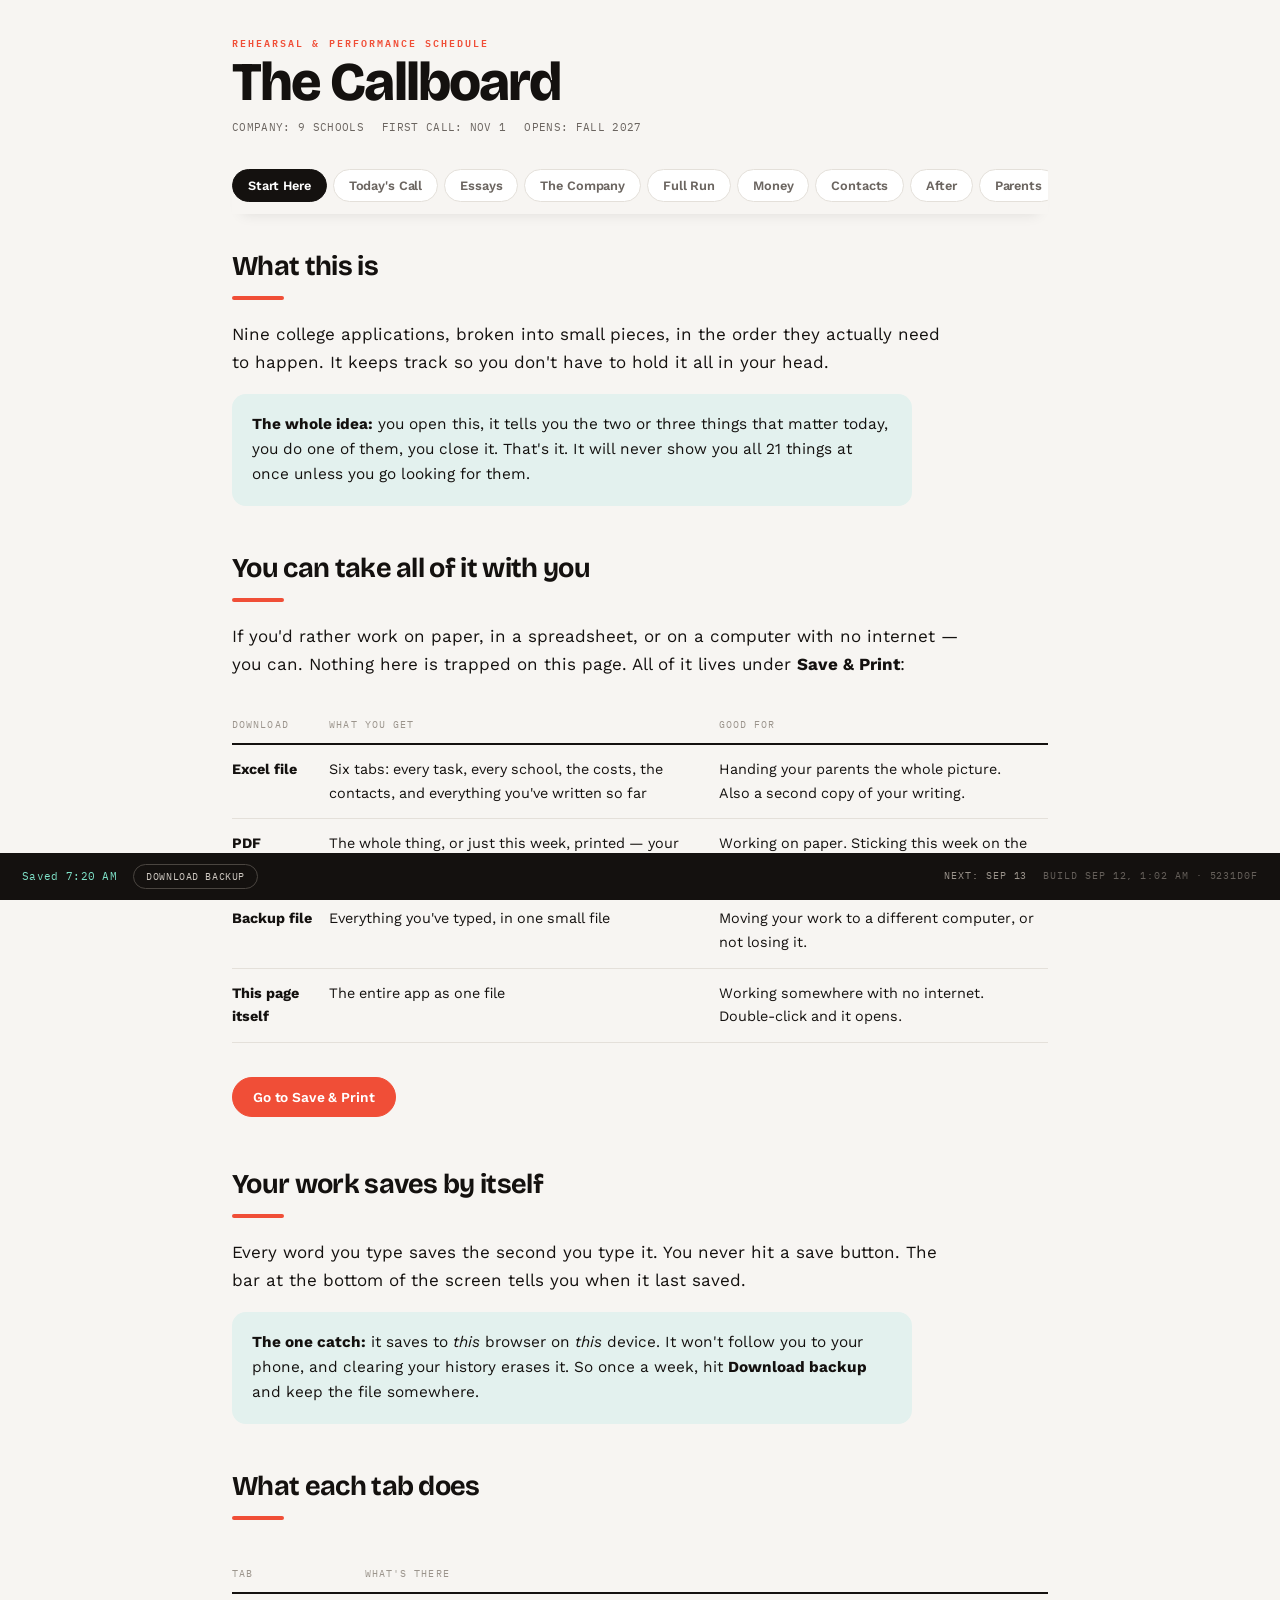
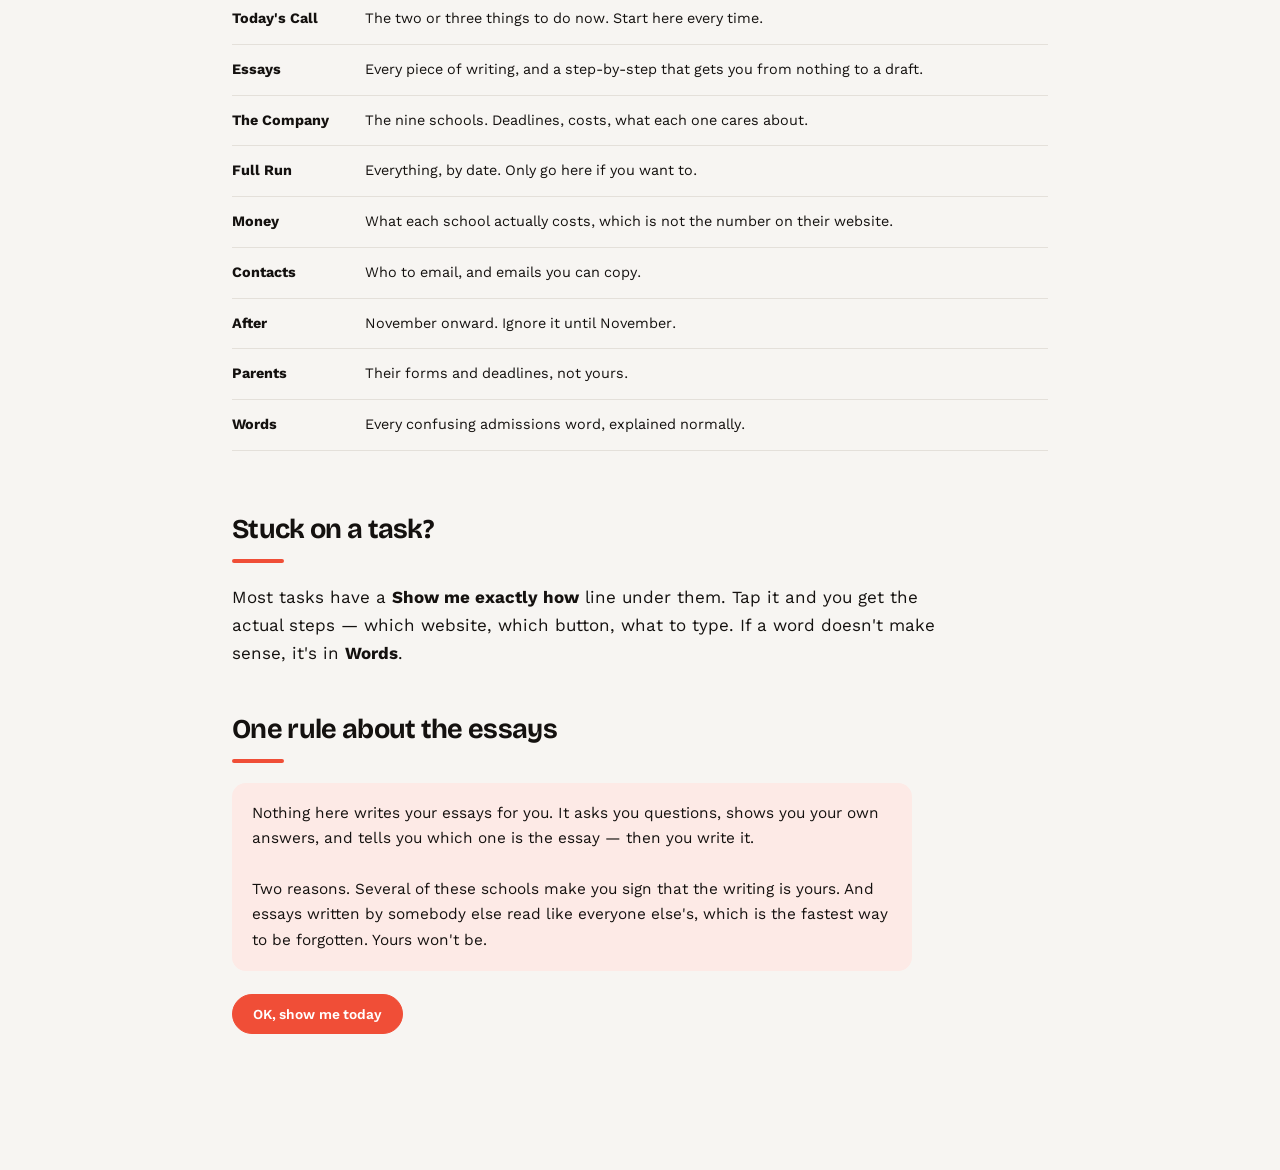
==== commit 779883ea: "Stamp every build and stop browsers serving a stale copy "It looks the same" is currently unanswerab" ====
--- a/site/index.html
+++ b/site/index.html
@@ -517,7 +517,8 @@
 
 <div class="saved"><b id="saveState">Saved to this device</b>
   <button id="quickSave">Download backup</button>
-  <span class="tag" style="margin-left:auto" id="nextUp"></span></div>
+  <span class="tag" style="margin-left:auto" id="nextUp"></span>
+  <span class="tag" style="opacity:.6">BUILD Sep 12, 1:02 AM  ·  5231d0f</span></div>
 
 <script>
 /* Single source of truth. The screen, the Excel export and the PDF all read from here. */
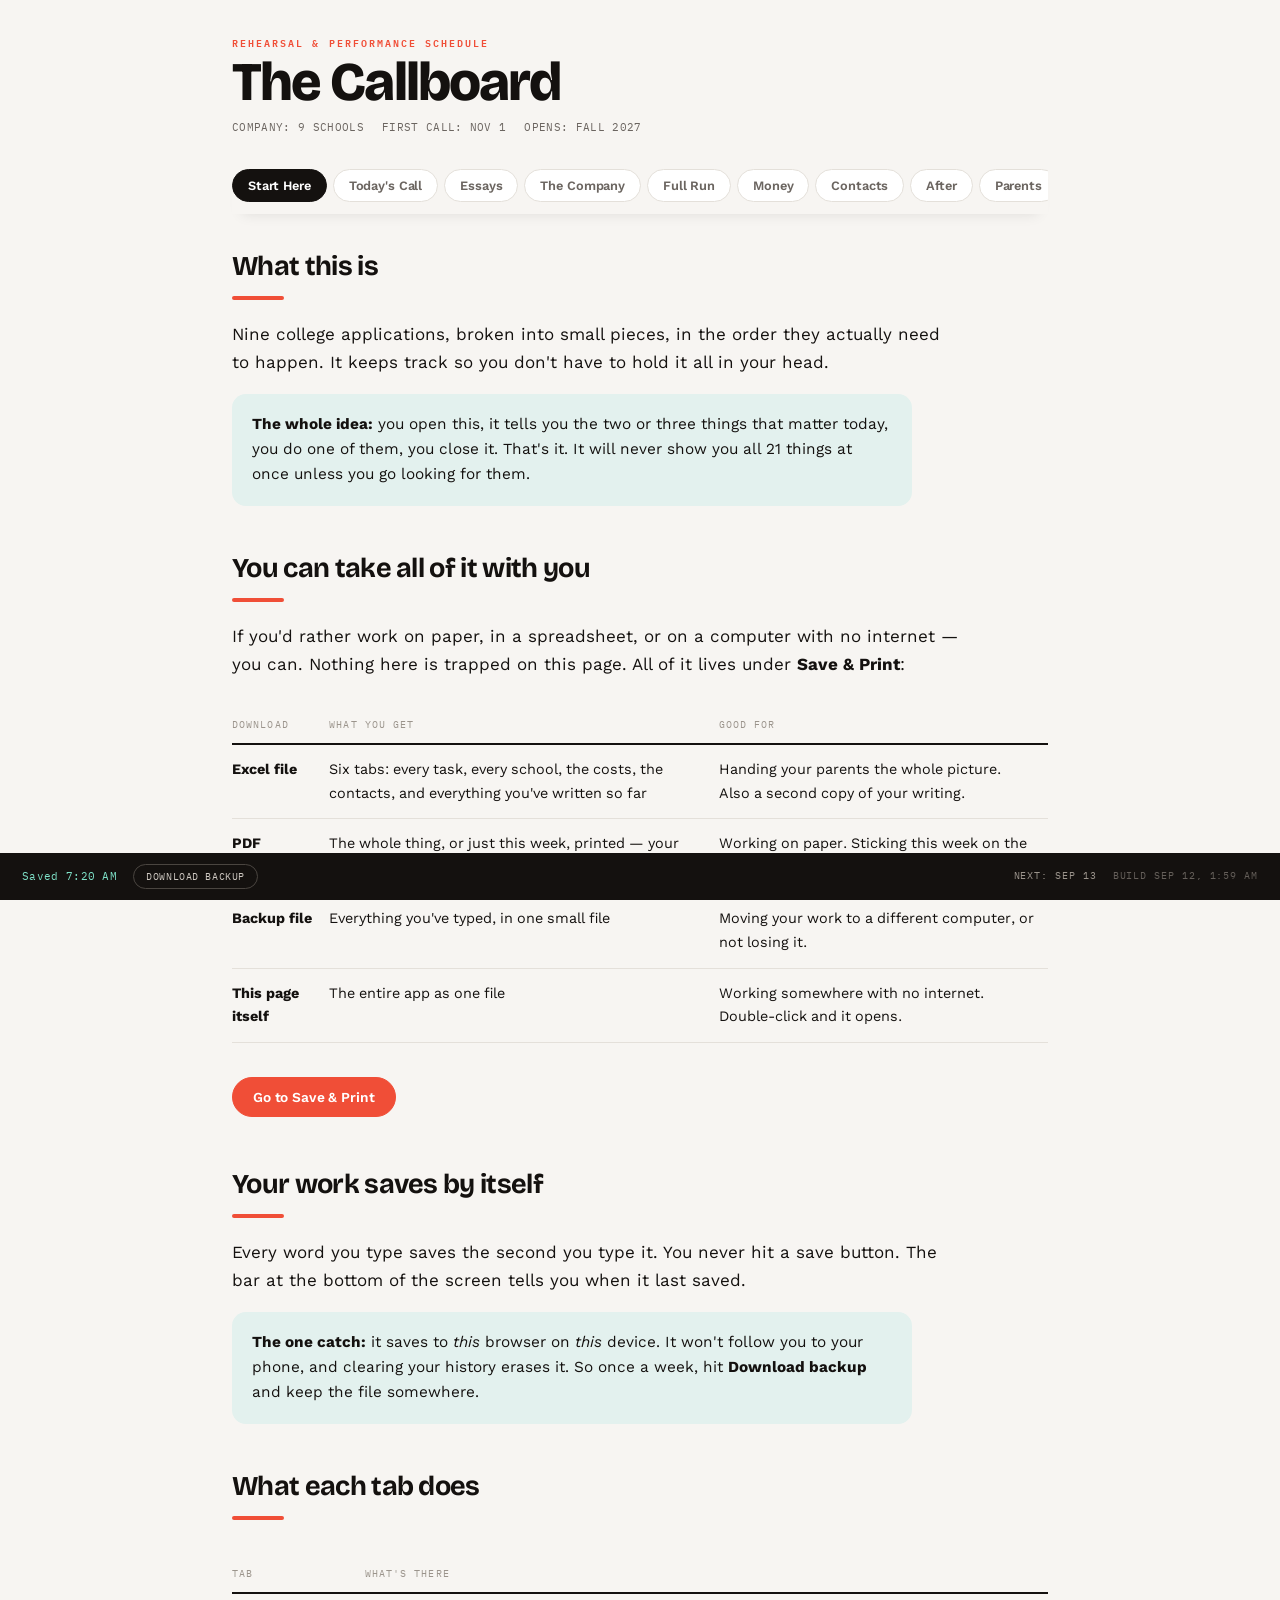
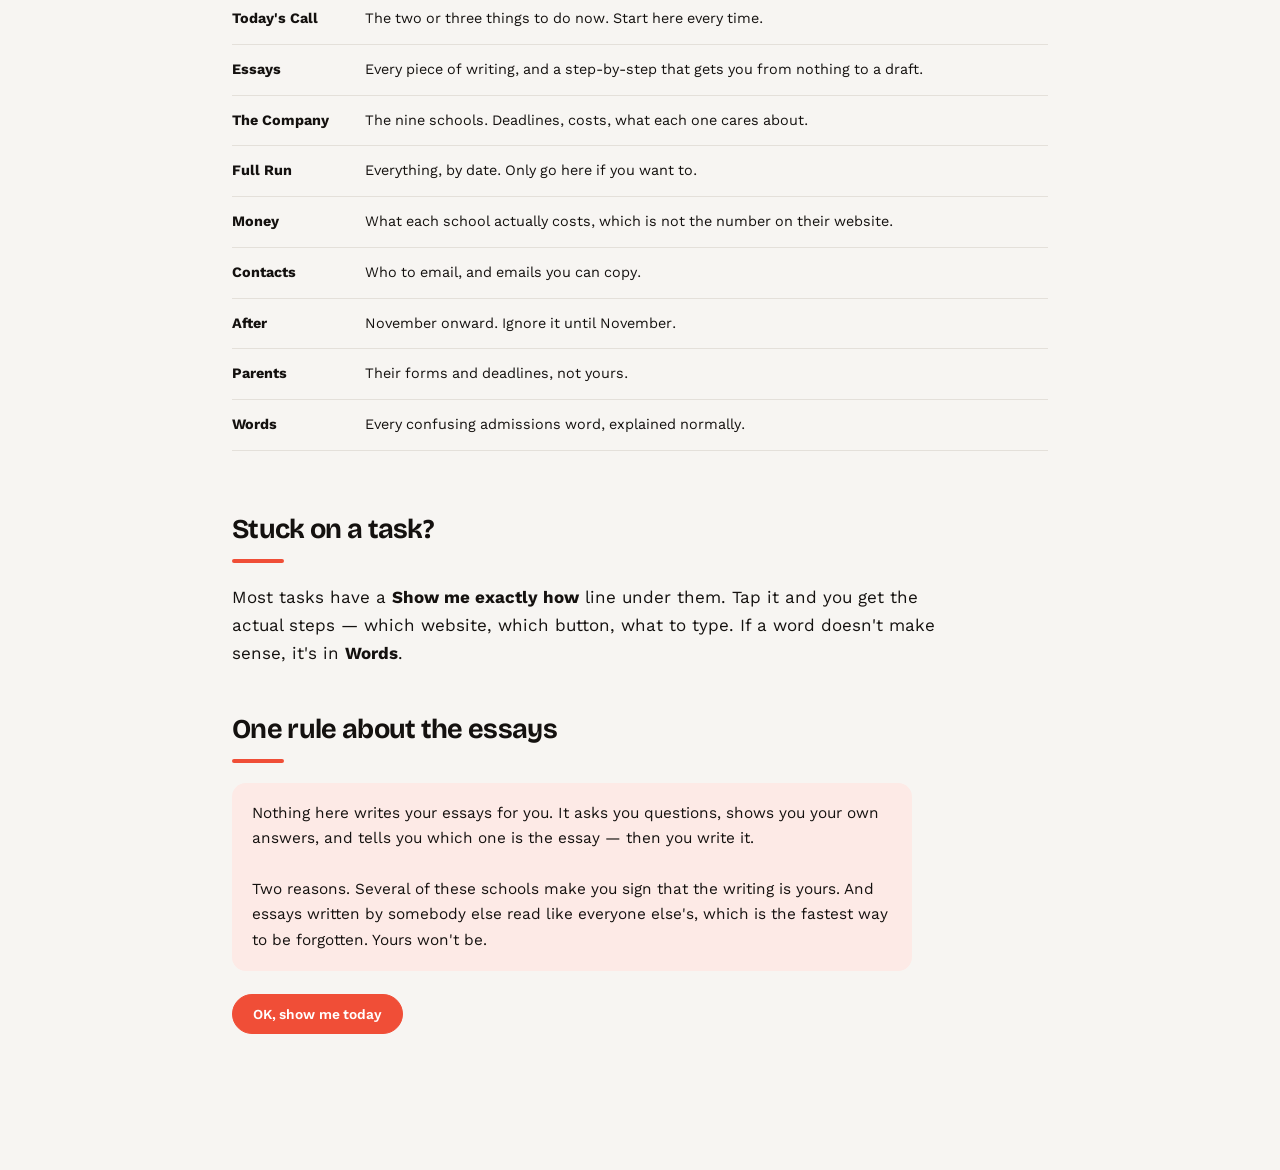
==== commit 8d9046f3: "Drop the commit SHA from the build stamp Read at build time it always names the previous commit, sin" ====
--- a/site/index.html
+++ b/site/index.html
@@ -518,7 +518,7 @@
 <div class="saved"><b id="saveState">Saved to this device</b>
   <button id="quickSave">Download backup</button>
   <span class="tag" style="margin-left:auto" id="nextUp"></span>
-  <span class="tag" style="opacity:.6">BUILD Sep 12, 1:02 AM  ·  5231d0f</span></div>
+  <span class="tag" style="opacity:.6">BUILD Sep 12, 1:59 AM</span></div>
 
 <script>
 /* Single source of truth. The screen, the Excel export and the PDF all read from here. */
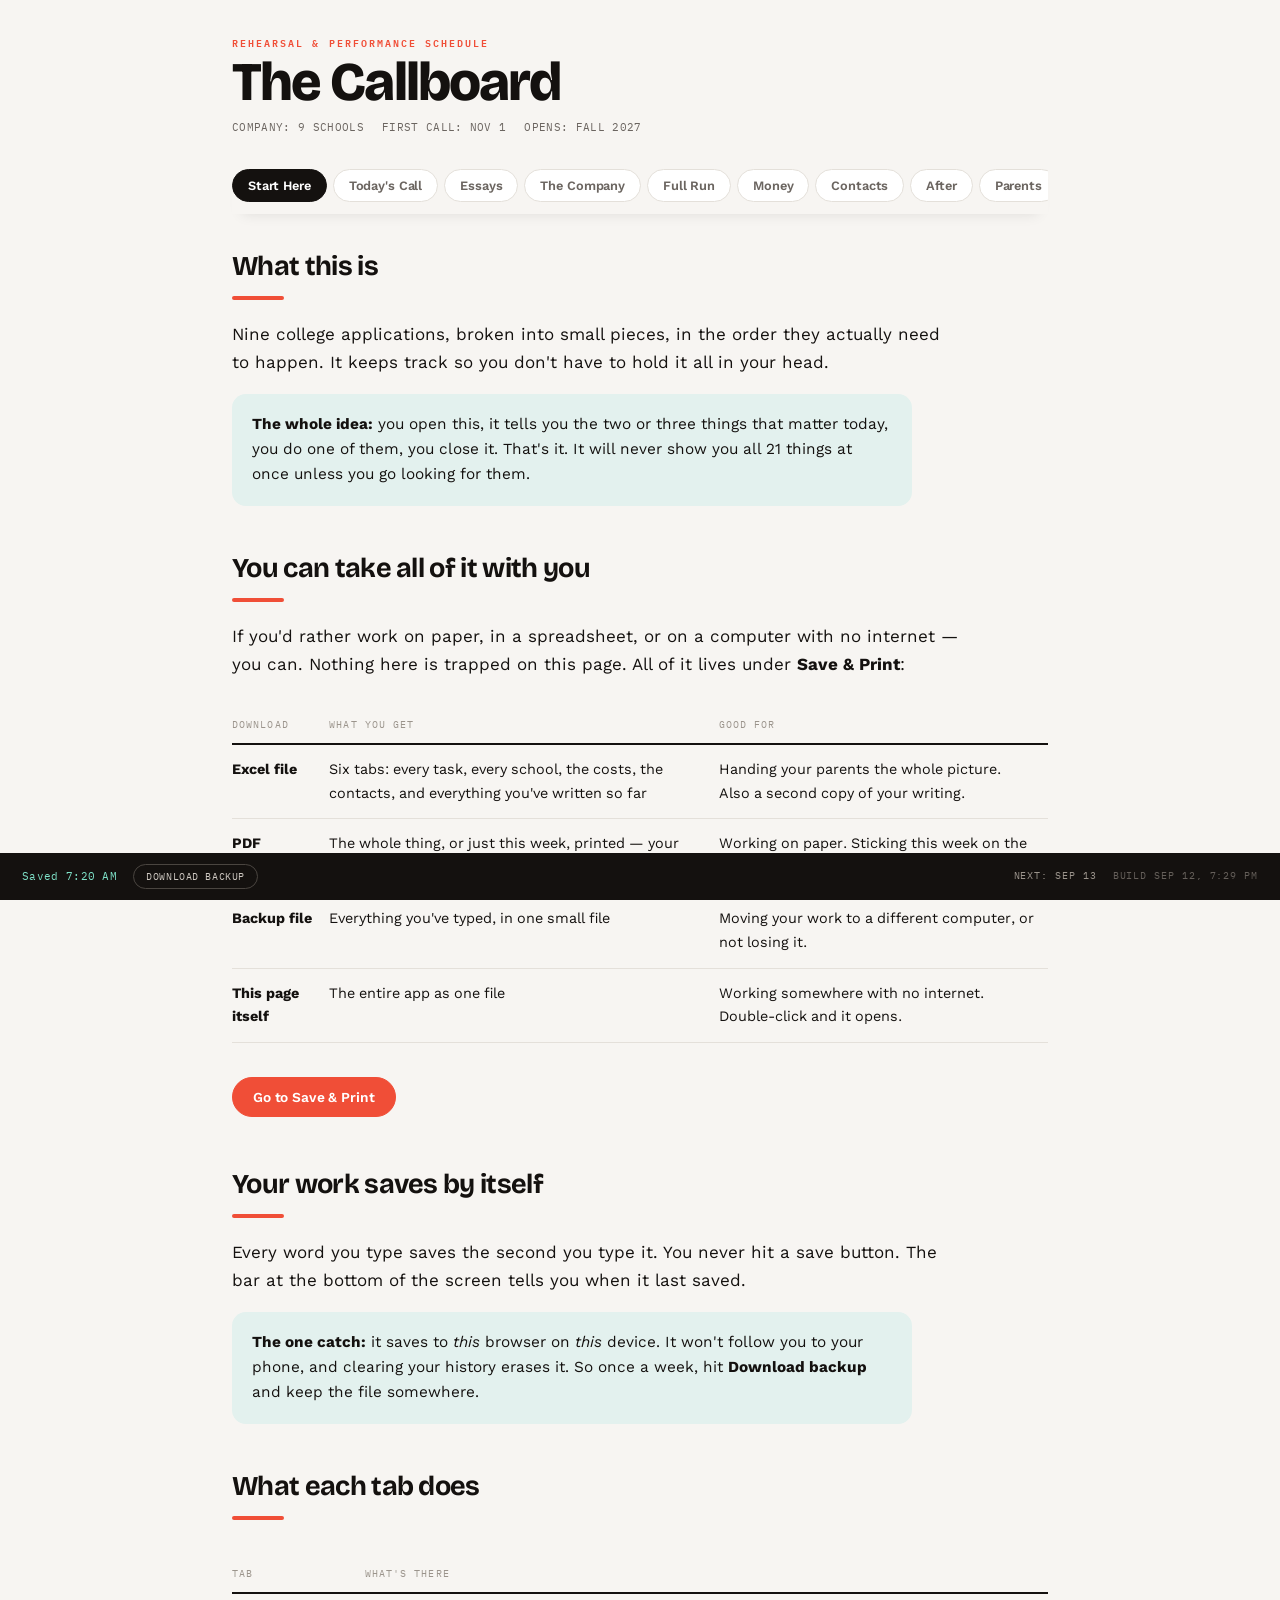
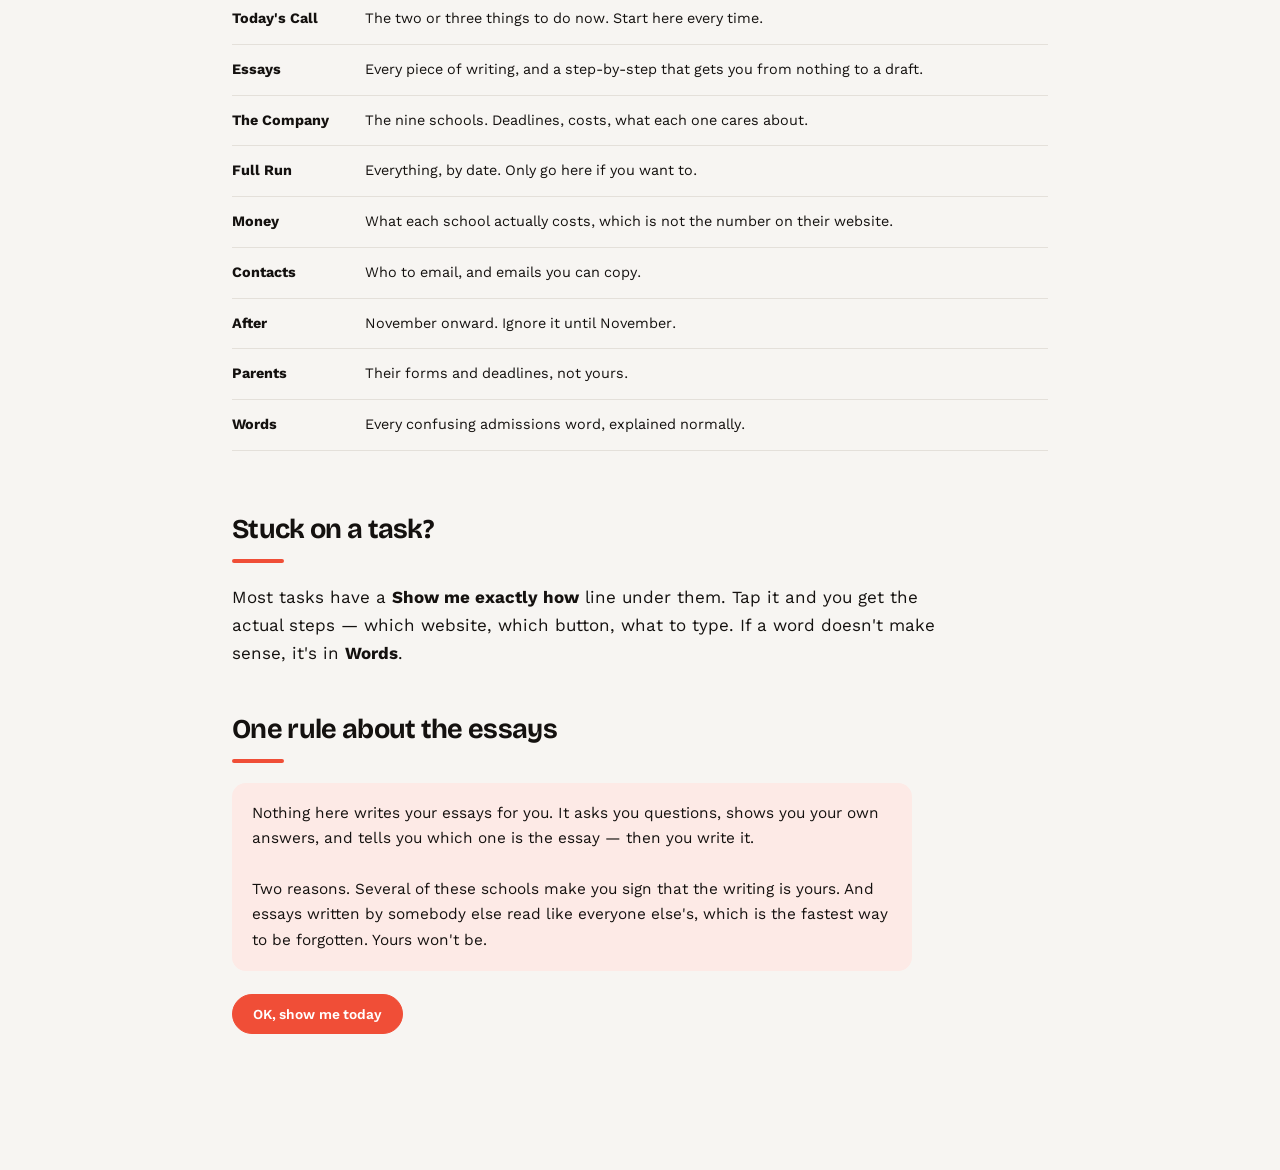
==== commit fc60d594: "Name the Holy Cross campus so the school can't be confused The research was done on College of the H" ====
--- a/site/index.html
+++ b/site/index.html
@@ -518,7 +518,7 @@
 <div class="saved"><b id="saveState">Saved to this device</b>
   <button id="quickSave">Download backup</button>
   <span class="tag" style="margin-left:auto" id="nextUp"></span>
-  <span class="tag" style="opacity:.6">BUILD Sep 12, 1:59 AM</span></div>
+  <span class="tag" style="opacity:.6">BUILD Sep 12, 7:29 PM</span></div>
 
 <script>
 /* Single source of truth. The screen, the Excel export and the PDF all read from here. */
@@ -677,6 +677,7 @@
     'Jazz Studies requires a prescreen from everyone, then a live audition — register by Jan 15.',
     'Music decisions not released until March–April.']},
   {n:'College of the Holy Cross', plan:'Early Decision II', due:'Jan 15', url:'https://www.holycross.edu/admissions-aid/how-to-apply', b:[
+    'Worcester, Massachusetts — about 45 miles west of Boston, roughly an hour by car or commuter rail. Not Holy Cross College in Notre Dame, Indiana, which is a different school.',
     'ED II is binding. Admitted means you go.',
     'Interviews highly recommended and actually used. Request in October, interview by Dec 5.',
     'Meets 100% of need. Full tuition grant at $100K or less.',
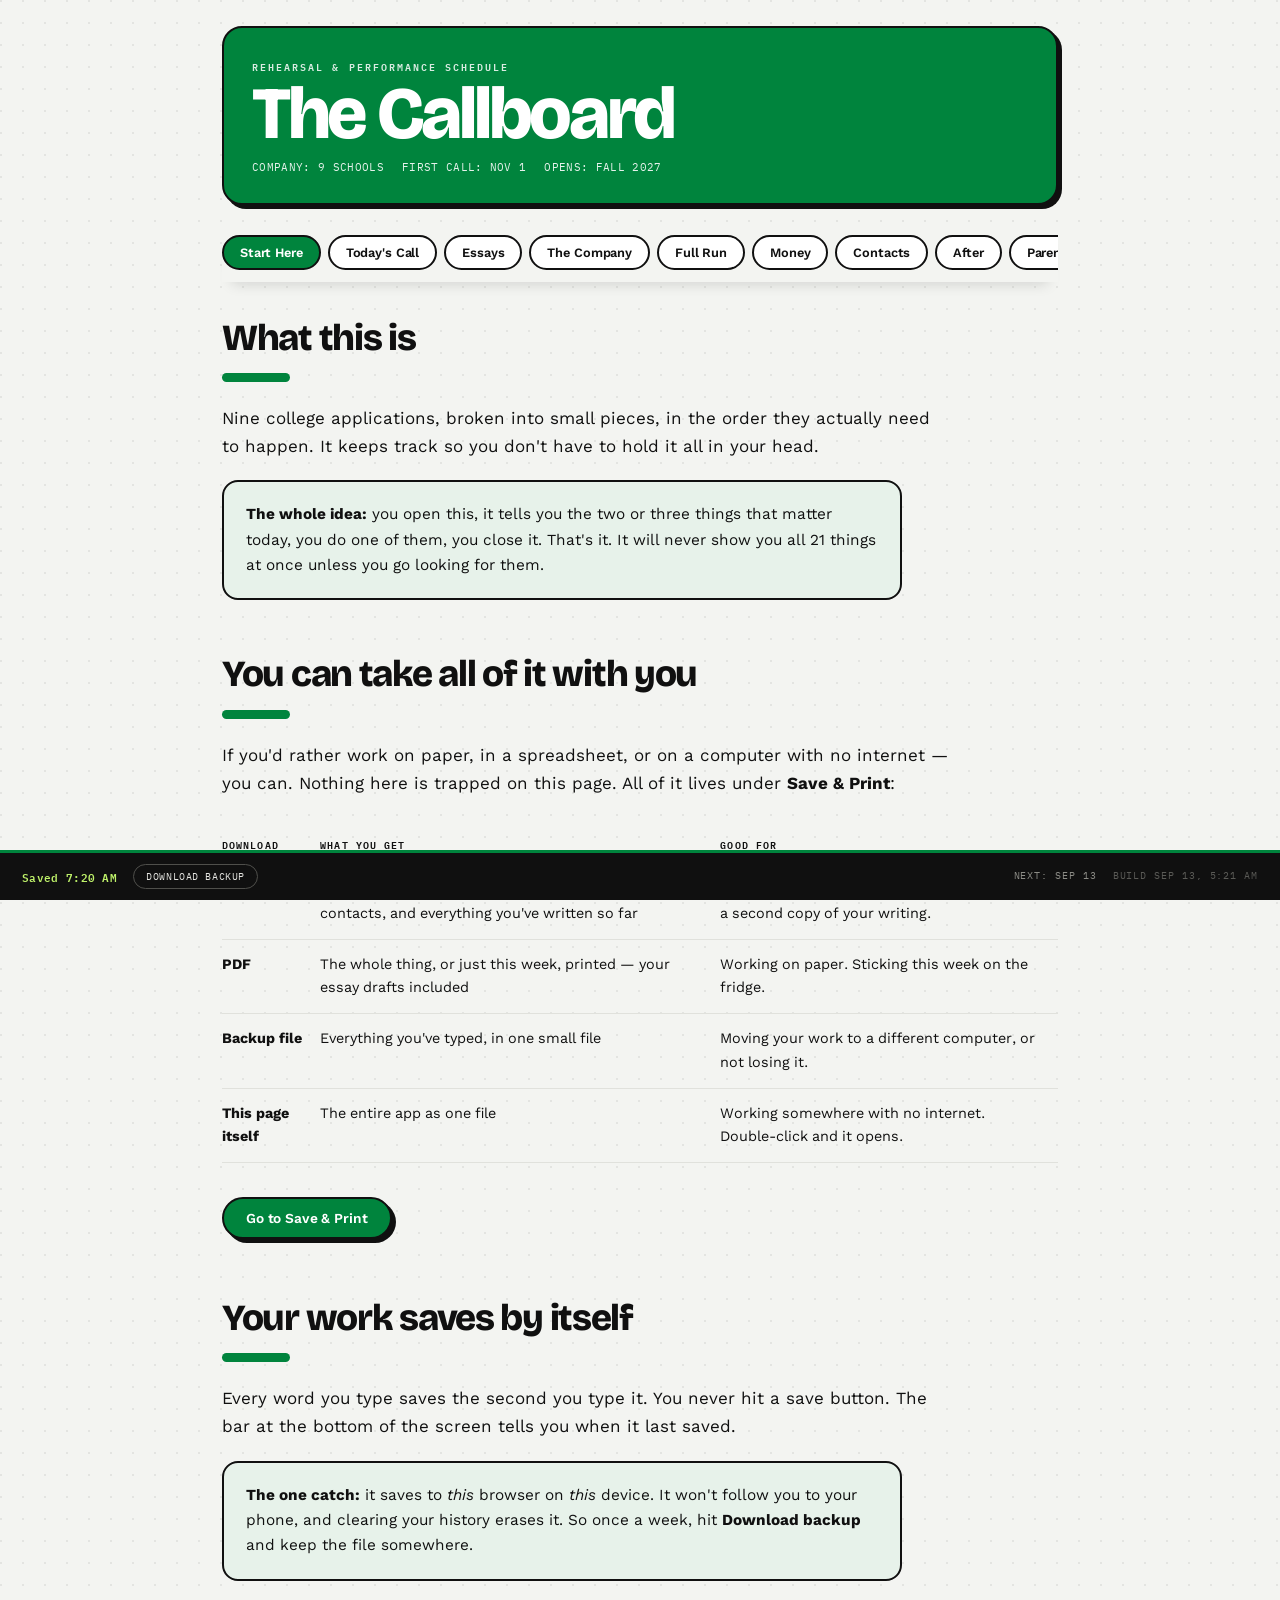
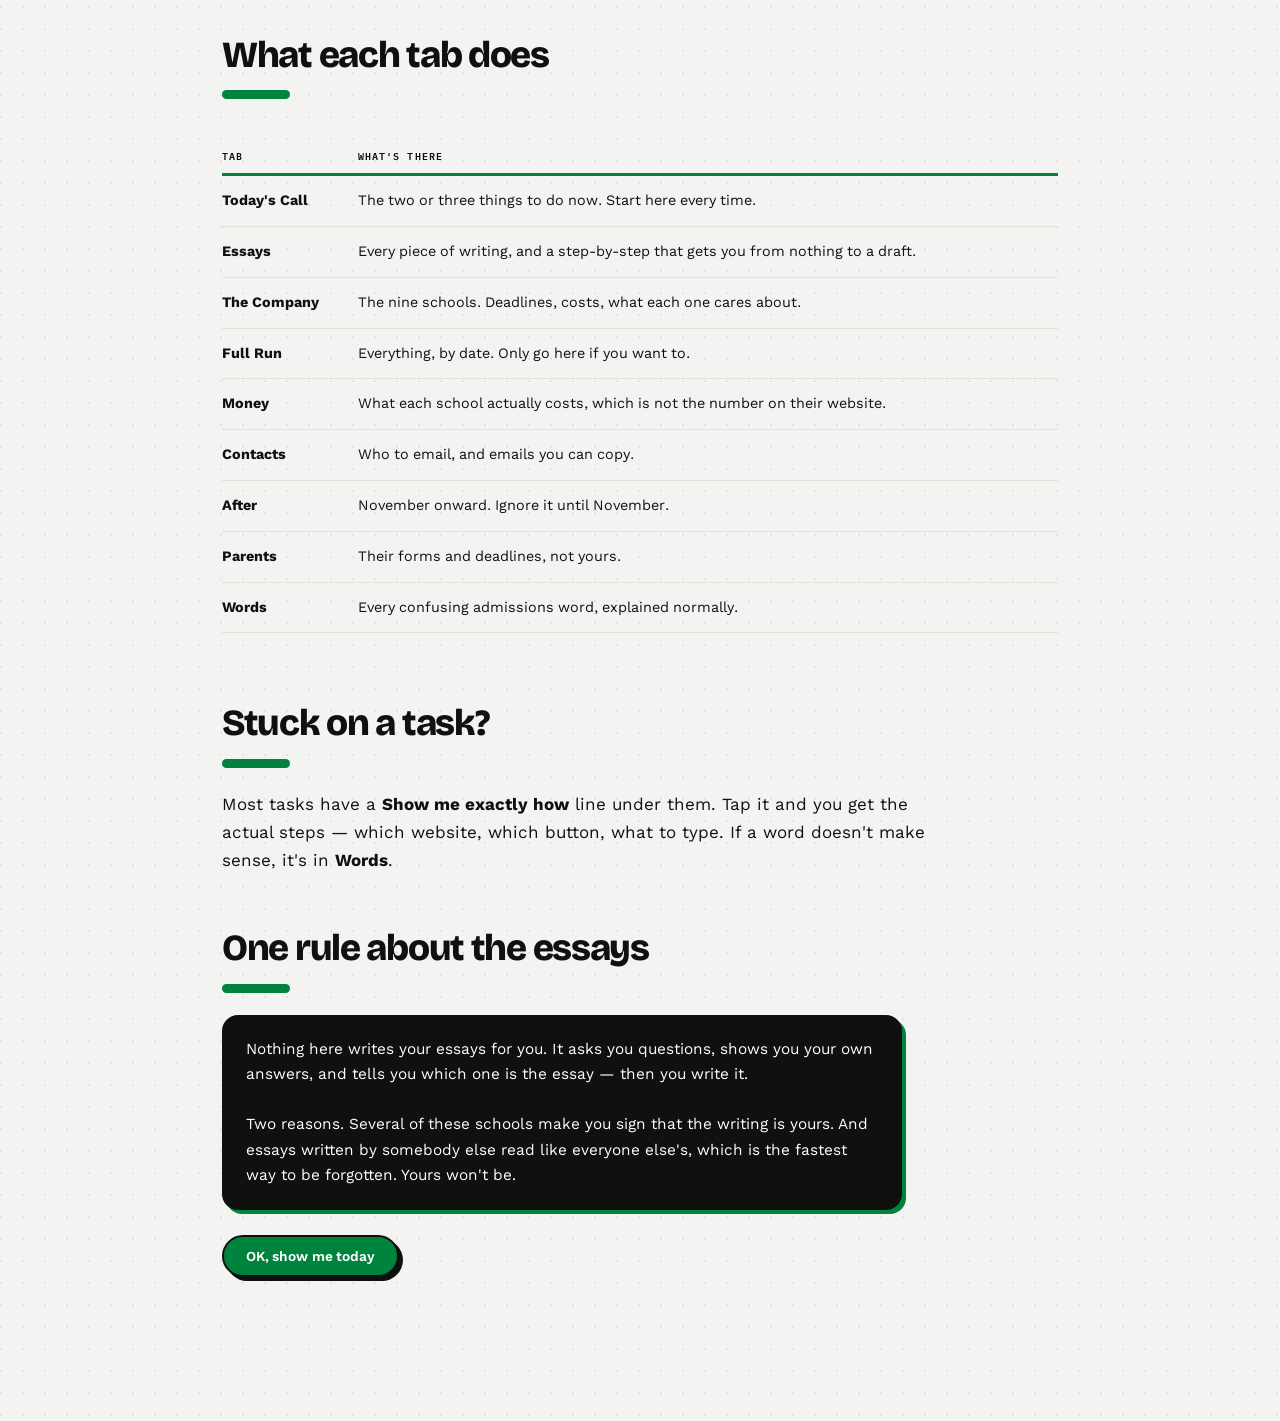
==== commit 9112020e: "Restyle in Dominican green, black and white The old palette was coral, teal and school-bus yellow wi" ====
--- a/site/index.html
+++ b/site/index.html
@@ -9,99 +9,116 @@
 <link rel="preconnect" href="https://fonts.gstatic.com" crossorigin>
 <link rel="stylesheet" href="https://fonts.googleapis.com/css2?family=Bricolage+Grotesque:opsz,wght@12..96,700;12..96,800&family=Work+Sans:ital,wght@0,400;0,500;0,600;1,400&family=IBM+Plex+Mono:wght@400;600&display=swap">
 <style>
-/* ── Design-studio workshop ────────────────────────────────────────────
-   A white wall, bold type, and sticky notes that mean something: coral
-   for what's urgent, yellow for what matters, teal for how things work.
-   Generous space on purpose — the whole point is that it never feels
-   like a wall of work. Light-first and committed; every color painted
-   explicitly so it holds on any host background.                      */
+/* ── Dominican green, studio-wall energy ───────────────────────────────
+   Three colors and nothing else: Dominican green, black, white. The fun
+   comes from how hard they are used — oversized type, flat color blocks,
+   hard offset "sticker" shadows, a faint dot grid like workshop paper.
+   Green is the hero, black is the structure, white is the air.
+   Urgency lives in the date chip, never in the card fill — green for due
+   now, lime for coming up, plain for later — so a week of deadlines reads
+   as a scannable list instead of a wall. Black is spent sparingly, on the
+   one or two blocks that have to stop you. Light-first and committed;
+   every color painted explicitly so it holds on any host background.   */
 :root{
-  --paper:#FFFFFF; --wall:#F7F5F2; --card:#FFFFFF;
-  --ink:#14110F; --dim:#6B6560; --faint:#9B948C; --line:#E4E0DA;
-  --coral:#F04E37; --coral-soft:#FDEAE6;
-  --teal:#0F7B6C; --teal-soft:#E3F1EE;
-  --sticky:#FFD84D; --sticky-soft:#FFF6D6;
+  --paper:#FFFFFF; --wall:#F3F4F1; --card:#FFFFFF;
+  --ink:#101010; --dim:#585854; --faint:#8C8C86; --line:#E0E1DC;
+  --green:#00843D;        /* Dominican kelly — fills, bars, large type  */
+  --green-deep:#00502B;   /* small text on white, needs the extra depth */
+  --green-pale:#E7F2EA;   /* washes                                     */
+  --mark:#BFF26A;         /* marker-pen highlight, a brightened green   */
   --disp:"Bricolage Grotesque","Archivo",sans-serif;
   --body:"Work Sans",system-ui,-apple-system,sans-serif;
   --mono:"IBM Plex Mono",ui-monospace,Menlo,monospace;
+  --pop:4px 4px 0 var(--ink);      /* the sticker shadow */
+  --pop-green:4px 4px 0 var(--green);
 }
 *{box-sizing:border-box}
-body{margin:0;background:var(--wall);color:var(--ink);font-family:var(--body);
-  font-size:17px;line-height:1.65;-webkit-text-size-adjust:100%}
-.sheet{max-width:860px;margin:0 auto;padding-inline:22px;padding-block:0 96px}
-
-/* ── masthead ── */
-.masthead{padding-block:34px 20px}
+body{margin:0;color:var(--ink);font-family:var(--body);
+  font-size:17px;line-height:1.65;-webkit-text-size-adjust:100%;
+  background-color:var(--wall);
+  background-image:radial-gradient(circle at 1px 1px, rgba(16,16,16,.07) 1px, transparent 0);
+  background-size:22px 22px}
+.sheet{max-width:880px;margin:0 auto;padding-inline:22px;padding-block:0 104px}
+
+/* ── masthead: one big green block, type as the graphic ── */
+.masthead{margin-block:26px 18px;padding:30px 28px 26px;background:var(--green);
+  color:#fff;border:2.5px solid var(--ink);border-radius:20px;box-shadow:var(--pop)}
 .eyebrow{font-family:var(--mono);font-size:.64rem;letter-spacing:.2em;text-transform:uppercase;
-  color:var(--coral);font-weight:600}
-h1{font-family:var(--disp);font-weight:800;font-size:clamp(2.2rem,8vw,3.4rem);
-  margin:.12em 0 .18em;letter-spacing:-.035em;line-height:.95;text-wrap:balance}
-.run{font-family:var(--mono);font-size:.68rem;color:var(--dim);display:flex;flex-wrap:wrap;
+  color:#fff;font-weight:600;opacity:.85}
+h1{font-family:var(--disp);font-weight:800;font-size:clamp(2.6rem,11vw,4.6rem);
+  margin:.1em 0 .16em;letter-spacing:-.045em;line-height:.88;text-wrap:balance;color:#fff}
+.run{font-family:var(--mono);font-size:.68rem;color:#fff;opacity:.9;display:flex;flex-wrap:wrap;
   gap:4px 18px;letter-spacing:.03em}
 
 /* ── tabs ── */
 nav{display:flex;overflow-x:auto;position:sticky;top:0;background:var(--wall);z-index:9;
-  scrollbar-width:none;gap:6px;padding-block:12px;margin-bottom:8px;
-  box-shadow:0 10px 14px -10px rgba(20,17,15,.10)}
+  scrollbar-width:none;gap:7px;padding-block:12px;margin-bottom:8px;
+  box-shadow:0 12px 14px -10px rgba(16,16,16,.14)}
 nav::-webkit-scrollbar{display:none}
-nav button{flex:0 0 auto;background:var(--paper);border:1.5px solid var(--line);
-  font-family:var(--body);font-size:.8rem;font-weight:600;color:var(--dim);
-  padding:8px 15px;cursor:pointer;border-radius:100px;letter-spacing:-.01em}
-nav button:hover{border-color:var(--ink);color:var(--ink)}
-nav button[aria-selected="true"]{background:var(--ink);border-color:var(--ink);color:var(--paper)}
-:focus-visible{outline:3px solid var(--coral);outline-offset:2px}
+nav button{flex:0 0 auto;background:var(--paper);border:2px solid var(--ink);
+  font-family:var(--body);font-size:.8rem;font-weight:600;color:var(--ink);
+  padding:8px 16px;cursor:pointer;border-radius:100px;letter-spacing:-.01em}
+nav button:hover{background:var(--mark)}
+nav button[aria-selected="true"]{background:var(--green);border-color:var(--ink);color:#fff}
+:focus-visible{outline:3px solid var(--green);outline-offset:2px}
 
 section{padding-block:22px}
-h2{font-family:var(--disp);font-weight:700;font-size:clamp(1.35rem,3.6vw,1.7rem);
-  margin:48px 0 0;letter-spacing:-.025em;line-height:1.1;text-wrap:balance}
+h2{font-family:var(--disp);font-weight:800;font-size:clamp(1.6rem,5vw,2.3rem);
+  margin:56px 0 0;letter-spacing:-.035em;line-height:1.02;text-wrap:balance}
 h2:first-child{margin-top:8px}
-.rule{height:4px;width:52px;background:var(--coral);margin:14px 0 20px;border-radius:2px}
+.rule{height:9px;width:68px;background:var(--green);margin:16px 0 22px;border-radius:100px}
 h3{font-family:var(--body);font-weight:600;font-size:1.06rem;margin:0;line-height:1.35;
   letter-spacing:-.012em}
 p{margin:.75em 0;max-width:66ch}
 
 /* ── task cards ── */
-.call{display:grid;grid-template-columns:74px 1fr;gap:0 18px;padding:20px;
-  background:var(--card);border:1.5px solid var(--line);border-radius:14px;
-  margin-bottom:12px;align-items:start;
-  box-shadow:0 1px 0 rgba(20,17,15,.03)}
-.call.hot{border-color:var(--coral);box-shadow:0 3px 0 var(--coral-soft)}
-.call.soon{border-color:var(--sticky);box-shadow:0 3px 0 var(--sticky-soft)}
-.slot{font-family:var(--mono);font-size:.66rem;line-height:1.45;text-align:right;padding-top:3px;
-  color:var(--faint);font-variant-numeric:tabular-nums;letter-spacing:.02em}
-.slot b{display:block;font-weight:600;font-size:.76rem;color:var(--ink)}
-.call.hot .slot b{color:var(--coral)}
+.call{display:grid;grid-template-columns:84px 1fr;gap:0 18px;padding:20px;
+  background:var(--card);border:2px solid var(--ink);border-radius:16px;
+  margin-bottom:14px;align-items:start;box-shadow:var(--pop)}
+/* Urgency is carried by the date chip, not by flooding the card. Green =
+   due now, lime = coming up, plain = later. The cards stay white and airy. */
+.call.hot{border-width:2.5px;box-shadow:var(--pop-green)}
+.slot{font-family:var(--mono);font-size:.62rem;line-height:1.3;text-align:center;
+  padding:9px 6px 8px;border-radius:11px;background:var(--wall);
+  border:1.5px solid var(--line);color:var(--dim);
+  font-variant-numeric:tabular-nums;letter-spacing:.02em}
+.slot b{display:block;font-weight:600;font-size:1.12rem;color:var(--ink);letter-spacing:-.03em;
+  margin-bottom:1px}
+.call.hot .slot{background:var(--green);border-color:var(--green);color:rgba(255,255,255,.78)}
+.call.hot .slot b{color:#fff}
+.call.soon .slot{background:var(--mark);border-color:var(--ink);color:#3A5416}
 .tick{display:flex;gap:14px;align-items:flex-start;cursor:pointer}
-.tick input{appearance:none;width:24px;height:24px;flex:0 0 auto;margin:0;
-  border:2px solid var(--ink);border-radius:7px;background:var(--paper);
+.tick input{appearance:none;width:26px;height:26px;flex:0 0 auto;margin:0;
+  border:2.5px solid var(--ink);border-radius:8px;background:var(--paper);
   cursor:pointer;position:relative}
-.tick input:hover{background:var(--sticky-soft)}
-.tick input:checked{background:var(--teal);border-color:var(--teal)}
-.tick input:checked::after{content:"";position:absolute;left:8px;top:3px;width:5px;height:11px;
+.tick input:hover{background:var(--mark)}
+.tick input:checked{background:var(--green);border-color:var(--green)}
+.tick input:checked::after{content:"";position:absolute;left:8px;top:3px;width:6px;height:12px;
   border:solid #fff;border-width:0 3px 3px 0;transform:rotate(42deg)}
-.call.off{opacity:.42;border-color:var(--line);box-shadow:none}
+.call.off{opacity:.4;box-shadow:none;border-color:var(--line)}
 .call.off h3{text-decoration:line-through} .call.off .why{display:none}
 .why{font-size:.94rem;color:var(--dim);margin-top:8px;max-width:60ch}
 .who{display:inline-block;font-family:var(--mono);font-size:.6rem;letter-spacing:.1em;
-  text-transform:uppercase;color:var(--teal);background:var(--teal-soft);
-  padding:3px 9px;border-radius:100px;margin-top:11px}
+  text-transform:uppercase;color:var(--green-deep);background:var(--green-pale);
+  padding:4px 10px;border-radius:100px;margin-top:12px;font-weight:600}
 
 /* ── the week off, as a sticky note ── */
-.dark-strip{margin:24px 0;padding:22px 24px;background:var(--sticky);border-radius:14px;
-  transform:rotate(-.5deg);box-shadow:0 4px 0 rgba(20,17,15,.08)}
-.dark-strip .lbl{font-family:var(--disp);font-size:1.7rem;letter-spacing:-.02em;
+.dark-strip{margin:28px 0;padding:24px 26px;background:var(--mark);border-radius:16px;
+  border:2.5px solid var(--ink);transform:rotate(-1deg);box-shadow:var(--pop)}
+.dark-strip .lbl{font-family:var(--disp);font-size:2rem;letter-spacing:-.035em;
   font-weight:800;color:var(--ink);line-height:1}
-.dark-strip .sub{font-family:var(--mono);font-size:.68rem;color:#6B5A17;margin-top:7px;
+.dark-strip .sub{font-family:var(--mono);font-size:.68rem;color:#2F4A12;margin-top:8px;
   letter-spacing:.03em}
 
 /* ── callouts ── */
-.note,.flag,.material{padding:18px 20px;margin:18px 0;font-size:.96rem;border-radius:14px;
-  max-width:68ch}
-.note{background:var(--teal-soft);color:var(--ink)}
-.flag{background:var(--coral-soft);color:var(--ink)}
-.material{background:var(--sticky-soft)}
+.note,.flag,.material{padding:20px 22px;margin:20px 0;font-size:.96rem;border-radius:16px;
+  max-width:68ch;border:2px solid var(--ink)}
+.note{background:var(--green-pale);color:var(--ink)}
+.flag{background:var(--ink);color:#fff;box-shadow:var(--pop-green)}
+.flag strong{color:var(--mark)}
+.material{background:var(--paper);border-style:dashed;transform:rotate(.4deg)}
 .material h4{font-family:var(--mono);font-size:.62rem;letter-spacing:.14em;text-transform:uppercase;
-  margin:0 0 10px;color:#7A6410}
+  margin:0 0 10px;color:var(--green-deep);font-weight:600}
 .material dt{font-weight:600;margin-top:12px;font-size:.88rem;color:var(--dim)}
 .material dd{margin:3px 0 0;color:var(--ink);white-space:pre-wrap}
 .tally{font-family:var(--mono);font-size:.7rem;color:var(--faint);margin-top:26px;
@@ -109,139 +126,163 @@
 
 /* ── essay cards ── */
 .pick{display:block;width:100%;text-align:left;background:var(--card);
-  border:1.5px solid var(--line);padding:20px;margin-bottom:12px;cursor:pointer;
-  font-family:inherit;color:var(--ink);border-radius:14px}
-.pick:hover{border-color:var(--coral);box-shadow:0 3px 0 var(--coral-soft)}
-.pick .t{font-family:var(--disp);font-size:1.22rem;font-weight:700;letter-spacing:-.022em}
+  border:2px solid var(--ink);padding:22px;margin-bottom:14px;cursor:pointer;
+  font-family:inherit;color:var(--ink);border-radius:16px;box-shadow:var(--pop)}
+.pick:hover{box-shadow:var(--pop-green);transform:translate(-1px,-1px)}
+.pick .t{font-family:var(--disp);font-size:1.3rem;font-weight:800;letter-spacing:-.03em}
 .pick .s{font-family:var(--mono);font-size:.63rem;letter-spacing:.06em;text-transform:uppercase;
   color:var(--faint);margin-top:5px}
-.pick .bar{height:7px;background:var(--wall);margin-top:14px;border-radius:100px;overflow:hidden}
-.pick .bar i{display:block;height:100%;background:var(--teal);border-radius:100px}
-.pick .pct{font-family:var(--mono);font-size:.63rem;color:var(--dim);margin-top:7px}
+.pick .bar{height:10px;background:var(--wall);margin-top:15px;border-radius:100px;overflow:hidden;
+  border:1.5px solid var(--ink)}
+.pick .bar i{display:block;height:100%;background:var(--green)}
+.pick .pct{font-family:var(--mono);font-size:.63rem;color:var(--green-deep);margin-top:7px;
+  font-weight:600}
 
 /* ── the four steps ── */
-.steps{display:flex;gap:6px;margin:22px 0;flex-wrap:wrap}
+.steps{display:flex;gap:7px;margin:24px 0;flex-wrap:wrap}
 .steps button{flex:1 1 0;min-width:86px;background:var(--paper);
-  border:1.5px solid var(--line);font-family:var(--body);font-size:.82rem;font-weight:600;
-  color:var(--dim);padding:11px 8px;cursor:pointer;border-radius:12px;letter-spacing:-.01em}
-.steps button:hover{border-color:var(--ink);color:var(--ink)}
-.steps button[aria-selected="true"]{background:var(--ink);border-color:var(--ink);color:var(--paper)}
-.steps button .n{display:block;font-family:var(--mono);font-size:.56rem;opacity:.7;
+  border:2px solid var(--ink);font-family:var(--body);font-size:.82rem;font-weight:600;
+  color:var(--ink);padding:12px 8px;cursor:pointer;border-radius:12px;letter-spacing:-.01em}
+.steps button:hover{background:var(--mark)}
+.steps button[aria-selected="true"]{background:var(--green);border-color:var(--ink);color:#fff}
+.steps button .n{display:block;font-family:var(--mono);font-size:.56rem;opacity:.72;
   font-weight:400;margin-top:3px;letter-spacing:.04em}
-.qcard{background:var(--card);border:1.5px solid var(--line);padding:26px;border-radius:14px}
+.qcard{background:var(--card);border:2.5px solid var(--ink);padding:28px;border-radius:18px;
+  box-shadow:var(--pop-green)}
 .qnum{font-family:var(--mono);font-size:.63rem;letter-spacing:.14em;text-transform:uppercase;
-  color:var(--coral);font-weight:600;margin-bottom:11px}
-.qtext{font-family:var(--disp);font-size:1.4rem;font-weight:700;line-height:1.22;
-  margin:0 0 10px;letter-spacing:-.025em;text-wrap:balance}
+  color:var(--green-deep);font-weight:600;margin-bottom:12px}
+.qtext{font-family:var(--disp);font-size:1.6rem;font-weight:800;line-height:1.14;
+  margin:0 0 12px;letter-spacing:-.035em;text-wrap:balance}
 .qhint{font-size:.94rem;color:var(--dim);margin:0 0 6px;max-width:60ch}
-.qnav{display:flex;gap:10px;align-items:center;margin-top:18px;flex-wrap:wrap}
-.dots{display:flex;gap:6px;margin-left:auto}
-.dots i{width:9px;height:9px;border-radius:50%;background:var(--line);display:block}
-.dots i.on{background:var(--coral)} .dots i.filled{background:var(--teal)}
+.qnav{display:flex;gap:10px;align-items:center;margin-top:20px;flex-wrap:wrap}
+.dots{display:flex;gap:7px;margin-left:auto}
+.dots i{width:11px;height:11px;border-radius:50%;background:var(--paper);display:block;
+  border:2px solid var(--line)}
+.dots i.on{background:var(--ink);border-color:var(--ink)}
+.dots i.filled{background:var(--green);border-color:var(--green)}
 
 textarea{width:100%;font-family:var(--body);font-size:1rem;padding:16px;
-  border:1.5px solid var(--line);background:var(--paper);color:var(--ink);resize:vertical;
+  border:2px solid var(--ink);background:var(--paper);color:var(--ink);resize:vertical;
   line-height:1.65;min-height:104px;border-radius:12px}
-textarea:focus-visible{outline:3px solid var(--coral);outline-offset:1px;border-color:var(--coral)}
+textarea:focus-visible{outline:3px solid var(--green);outline-offset:1px}
 textarea::placeholder{color:var(--faint)}
 .count{font-family:var(--mono);font-size:.66rem;color:var(--faint);text-align:right;
   margin-top:7px;font-variant-numeric:tabular-nums}
-.count.over{color:var(--coral);font-weight:600}
-.promptbox{background:var(--card);border:1.5px solid var(--ink);padding:20px;margin:16px 0;
-  font-size:1rem;border-radius:14px;max-width:68ch}
+.count.over{color:#fff;background:var(--ink);font-weight:600;display:inline-block;
+  float:right;padding:2px 9px;border-radius:100px}
+.promptbox{background:var(--paper);border:2.5px solid var(--ink);padding:22px;margin:18px 0;
+  font-size:1rem;border-radius:16px;max-width:68ch;box-shadow:var(--pop)}
 .promptbox cite{font-style:normal;display:block;font-family:var(--mono);font-size:.62rem;
   letter-spacing:.1em;text-transform:uppercase;color:var(--faint);margin-top:12px}
 ol.shape{padding-left:22px;font-size:.96rem;max-width:62ch} ol.shape li{margin:.65em 0}
 
-details{border-bottom:1.5px solid var(--line);padding:16px 0}
+details{border-bottom:2px solid var(--line);padding:16px 0}
 summary{cursor:pointer;font-weight:600;font-size:1rem;list-style:none;display:flex;
-  gap:11px;align-items:baseline;color:var(--ink);letter-spacing:-.012em}
+  gap:12px;align-items:baseline;color:var(--ink);letter-spacing:-.012em}
 summary::-webkit-details-marker{display:none}
-summary::before{content:"+";font-family:var(--mono);color:var(--coral);font-weight:600;
-  font-size:1.1rem;line-height:1}
+summary::before{content:"+";font-family:var(--mono);color:var(--green);font-weight:600;
+  font-size:1.25rem;line-height:1}
 details[open] summary::before{content:"\2212"}
-.inner{padding:14px 0 4px 24px;font-size:.96rem;max-width:64ch}
+.inner{padding:14px 0 4px 26px;font-size:.96rem;max-width:64ch}
 .inner ul{padding-left:20px;margin:.6em 0} .inner li{margin:.4em 0}
 
 /* ── step-by-step ── */
-details.how{border:0;border-top:1.5px dashed var(--line);margin-top:16px;padding:14px 0 0}
-details.how summary{font-family:var(--body);font-size:.84rem;font-weight:600;color:var(--coral)}
-details.how summary::before{content:"\2192";font-size:.95rem}
+details.how{border:0;border-top:2px dashed var(--line);margin-top:18px;padding:16px 0 0}
+details.how summary{font-family:var(--body);font-size:.84rem;font-weight:600;
+  color:var(--green-deep)}
+details.how summary::before{content:"\2192";font-size:1rem;color:var(--green)}
 details.how[open] summary::before{content:"\2193"}
 details.how ol{margin:16px 0 4px;padding-left:0;list-style:none;counter-reset:s;max-width:62ch}
-details.how li{margin:0 0 14px;line-height:1.6;font-size:.96rem;counter-increment:s;
-  position:relative;padding-left:40px}
-details.how li::before{content:counter(s);position:absolute;left:0;top:1px;
-  width:26px;height:26px;border-radius:50%;background:var(--sticky);color:var(--ink);
-  font-family:var(--mono);font-size:.74rem;font-weight:600;display:flex;
+details.how li{margin:0 0 15px;line-height:1.6;font-size:.96rem;counter-increment:s;
+  position:relative;padding-left:44px}
+details.how li::before{content:counter(s);position:absolute;left:0;top:0;
+  width:30px;height:30px;border-radius:50%;background:var(--green);color:#fff;
+  font-family:var(--mono);font-size:.8rem;font-weight:600;display:flex;
   align-items:center;justify-content:center}
-details.how b{font-weight:600;background:var(--sticky-soft);padding:1px 5px;border-radius:4px}
-
-.btn{font-family:var(--body);font-size:.86rem;font-weight:600;padding:11px 20px;
-  border:1.5px solid var(--ink);background:var(--paper);color:var(--ink);cursor:pointer;
+details.how b{font-weight:600;background:var(--mark);padding:1px 6px;border-radius:4px}
+
+.btn{font-family:var(--body);font-size:.86rem;font-weight:600;padding:11px 22px;
+  border:2px solid var(--ink);background:var(--paper);color:var(--ink);cursor:pointer;
   margin:5px 8px 5px 0;display:inline-block;text-decoration:none;border-radius:100px;
   letter-spacing:-.01em}
-.btn:hover{background:var(--ink);color:var(--paper)}
-.btn.go{background:var(--coral);border-color:var(--coral);color:#fff}
-.btn.go:hover{background:var(--ink);border-color:var(--ink)}
-.btn[disabled]{opacity:.3;cursor:not-allowed}
+.btn:hover{background:var(--mark)}
+.btn.go{background:var(--green);border-color:var(--ink);color:#fff;box-shadow:var(--pop)}
+.btn.go:hover{background:var(--ink);color:#fff}
+.btn[disabled]{opacity:.3;cursor:not-allowed;box-shadow:none}
 .tag{font-family:var(--mono);font-size:.64rem;letter-spacing:.09em;text-transform:uppercase;
   color:var(--faint)}
 .unv{font-family:var(--mono);font-size:.6rem;letter-spacing:.08em;text-transform:uppercase;
-  color:#8A5A00;background:var(--sticky-soft);padding:2px 7px;border-radius:100px}
-.chips{display:flex;flex-wrap:wrap;gap:7px;margin-bottom:20px}
-.chips button{font-family:var(--body);font-size:.78rem;font-weight:500;padding:6px 14px;
-  border:1.5px solid var(--line);background:var(--paper);color:var(--dim);cursor:pointer;
+  color:var(--ink);background:var(--mark);padding:3px 8px;border-radius:100px;font-weight:600}
+.chips{display:flex;flex-wrap:wrap;gap:8px;margin-bottom:22px}
+.chips button{font-family:var(--body);font-size:.78rem;font-weight:600;padding:6px 15px;
+  border:2px solid var(--ink);background:var(--paper);color:var(--ink);cursor:pointer;
   border-radius:100px}
-.chips button[aria-pressed="true"]{background:var(--teal);color:#fff;border-color:var(--teal)}
+.chips button:hover{background:var(--mark)}
+.chips button[aria-pressed="true"]{background:var(--green);color:#fff;border-color:var(--ink)}
 .day{font-family:var(--mono);font-size:.66rem;letter-spacing:.14em;text-transform:uppercase;
-  color:var(--coral);font-weight:600;margin:30px 0 10px;font-variant-numeric:tabular-nums}
+  color:#fff;background:var(--ink);font-weight:600;margin:34px 0 12px;
+  font-variant-numeric:tabular-nums;display:inline-block;padding:5px 12px;border-radius:100px}
 
 .scroll{overflow-x:auto}
 table{width:100%;border-collapse:collapse;font-size:.9rem;margin:16px 0;min-width:440px}
 th{font-family:var(--mono);font-size:.62rem;letter-spacing:.11em;text-transform:uppercase;
-  color:var(--faint);font-weight:400;text-align:left;padding:10px 14px 10px 0;
-  border-bottom:2px solid var(--ink)}
+  color:var(--ink);font-weight:600;text-align:left;padding:10px 14px 10px 0;
+  border-bottom:3px solid var(--green)}
 td{padding:13px 14px 13px 0;border-bottom:1px solid var(--line);vertical-align:top;
   font-variant-numeric:tabular-nums}
 td:first-child{font-weight:600}
 
 #glossary{margin:0}
-.term{padding:18px 0;border-bottom:1.5px solid var(--line)}
-.term dt{font-family:var(--disp);font-size:1.08rem;font-weight:700;letter-spacing:-.02em}
+.term{padding:20px 0;border-bottom:2px solid var(--line)}
+.term dt{font-family:var(--disp);font-size:1.15rem;font-weight:800;letter-spacing:-.03em}
 .term dd{margin:6px 0 0;font-size:.96rem;color:var(--dim);max-width:62ch}
 
-.saved{position:fixed;bottom:0;left:0;right:0;background:var(--ink);color:#CFC9C2;
+.saved{position:fixed;bottom:0;left:0;right:0;background:var(--ink);color:#E6E6E2;
   font-family:var(--mono);font-size:.66rem;padding:11px 22px;display:flex;gap:16px;
-  flex-wrap:wrap;align-items:center;z-index:20;letter-spacing:.03em}
-.saved b{color:#CFC9C2;font-weight:400}
-.saved .ok{color:#7FE3C9}
+  flex-wrap:wrap;align-items:center;z-index:20;letter-spacing:.03em;
+  border-top:3px solid var(--green)}
+.saved b{color:#E6E6E2;font-weight:400}
+.saved .ok{color:var(--mark);font-weight:600}
 .saved button{font-family:var(--mono);font-size:.62rem;letter-spacing:.06em;
-  text-transform:uppercase;background:none;border:1px solid #4A4540;color:#CFC9C2;
+  text-transform:uppercase;background:none;border:1.5px solid #4F4F4B;color:#E6E6E2;
   padding:5px 12px;cursor:pointer;border-radius:100px}
-.saved button:hover{background:var(--paper);color:var(--ink);border-color:var(--paper)}
+.saved button:hover{background:var(--mark);color:var(--ink);border-color:var(--mark)}
 .printed{display:none;white-space:pre-wrap}
 
+/* On a phone the date column starves the text into a three-word ribbon,
+   so the chip goes horizontal above the task and the words get the width. */
+@media (max-width:560px){
+  .call{grid-template-columns:1fr;gap:13px 0;padding:18px}
+  .slot{justify-self:start;padding:5px 12px;text-align:left;border-radius:100px}
+  .slot b{display:inline;font-size:.92rem;margin:0 7px 0 0}
+}
 @media (max-width:430px){
-  .call{grid-template-columns:58px 1fr;gap:0 12px;padding:16px}
-  body{font-size:16px} .qtext{font-size:1.2rem}
+  body{background-size:18px 18px;font-size:16px}
+  .masthead{padding:24px 20px 22px;border-radius:16px}
+  .qtext{font-size:1.3rem} .qcard{padding:20px}
   .steps button{min-width:0;flex:1 1 44%;font-size:.76rem}
 }
 @media (prefers-reduced-motion:reduce){*{transition:none!important;animation:none!important}}
 
 @media print{
   nav,.steps,.saved,.btn,.chips,.qnav,.dots{display:none!important}
-  body,.sheet{background:#fff!important;font-size:10.5pt;max-width:100%;padding:0}
+  body,.sheet{background:#fff!important;background-image:none!important;
+    font-size:10.5pt;max-width:100%;padding:0}
   section[hidden]{display:block!important}
   section{page-break-before:always;padding-block:12pt}
   section:first-of-type{page-break-before:avoid}
   textarea{display:none} .printed{display:block;border:1px solid #bbb;padding:8pt;font-size:10pt}
+  .masthead{background:#fff!important;color:#000!important;border:2px solid #000!important}
+  .masthead h1,.masthead .eyebrow,.masthead .run{color:#000!important;opacity:1}
   .call,.note,.flag,.material,.promptbox,.qcard,.pick,.term,details{
     box-shadow:none!important;transform:none!important;page-break-inside:avoid;
     border:1px solid #bbb!important}
+  .call.hot,.flag{background:#fff!important;color:#000!important;border:2px solid #000!important}
+  .call.hot .why,.call.hot .slot,.call.hot .slot b{color:#000!important}
   .dark-strip{background:#fff!important;border:2px solid #000!important}
+  .day{background:#fff!important;color:#000!important;padding:0}
   details .inner{display:block!important}
-  details.how li::before{background:#eee!important}
+  details.how li::before{background:#eee!important;color:#000!important}
   a[href^="http"]::after{content:" (" attr(href) ")";font-size:8pt;color:#555}
 }
 
@@ -518,7 +559,7 @@
 <div class="saved"><b id="saveState">Saved to this device</b>
   <button id="quickSave">Download backup</button>
   <span class="tag" style="margin-left:auto" id="nextUp"></span>
-  <span class="tag" style="opacity:.6">BUILD Sep 12, 7:29 PM</span></div>
+  <span class="tag" style="opacity:.6">BUILD Sep 13, 5:21 AM</span></div>
 
 <script>
 /* Single source of truth. The screen, the Excel export and the PDF all read from here. */
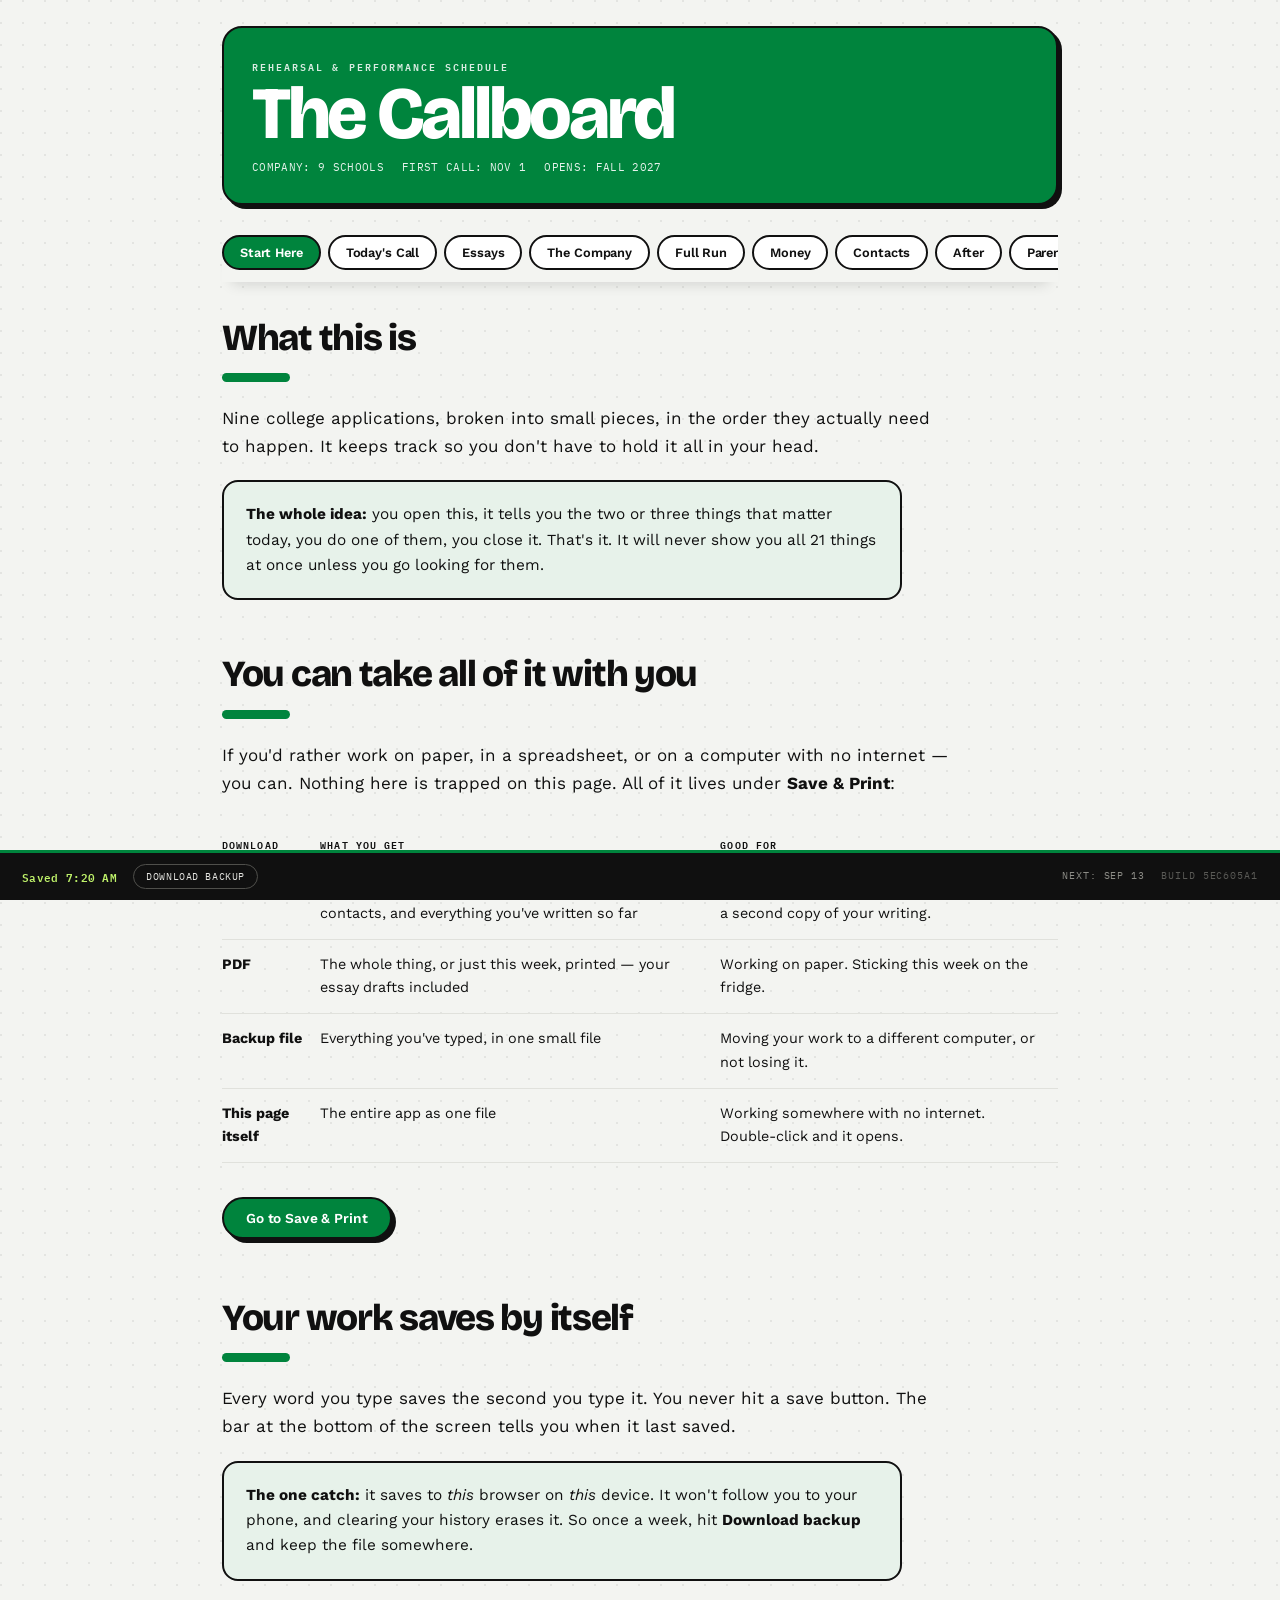
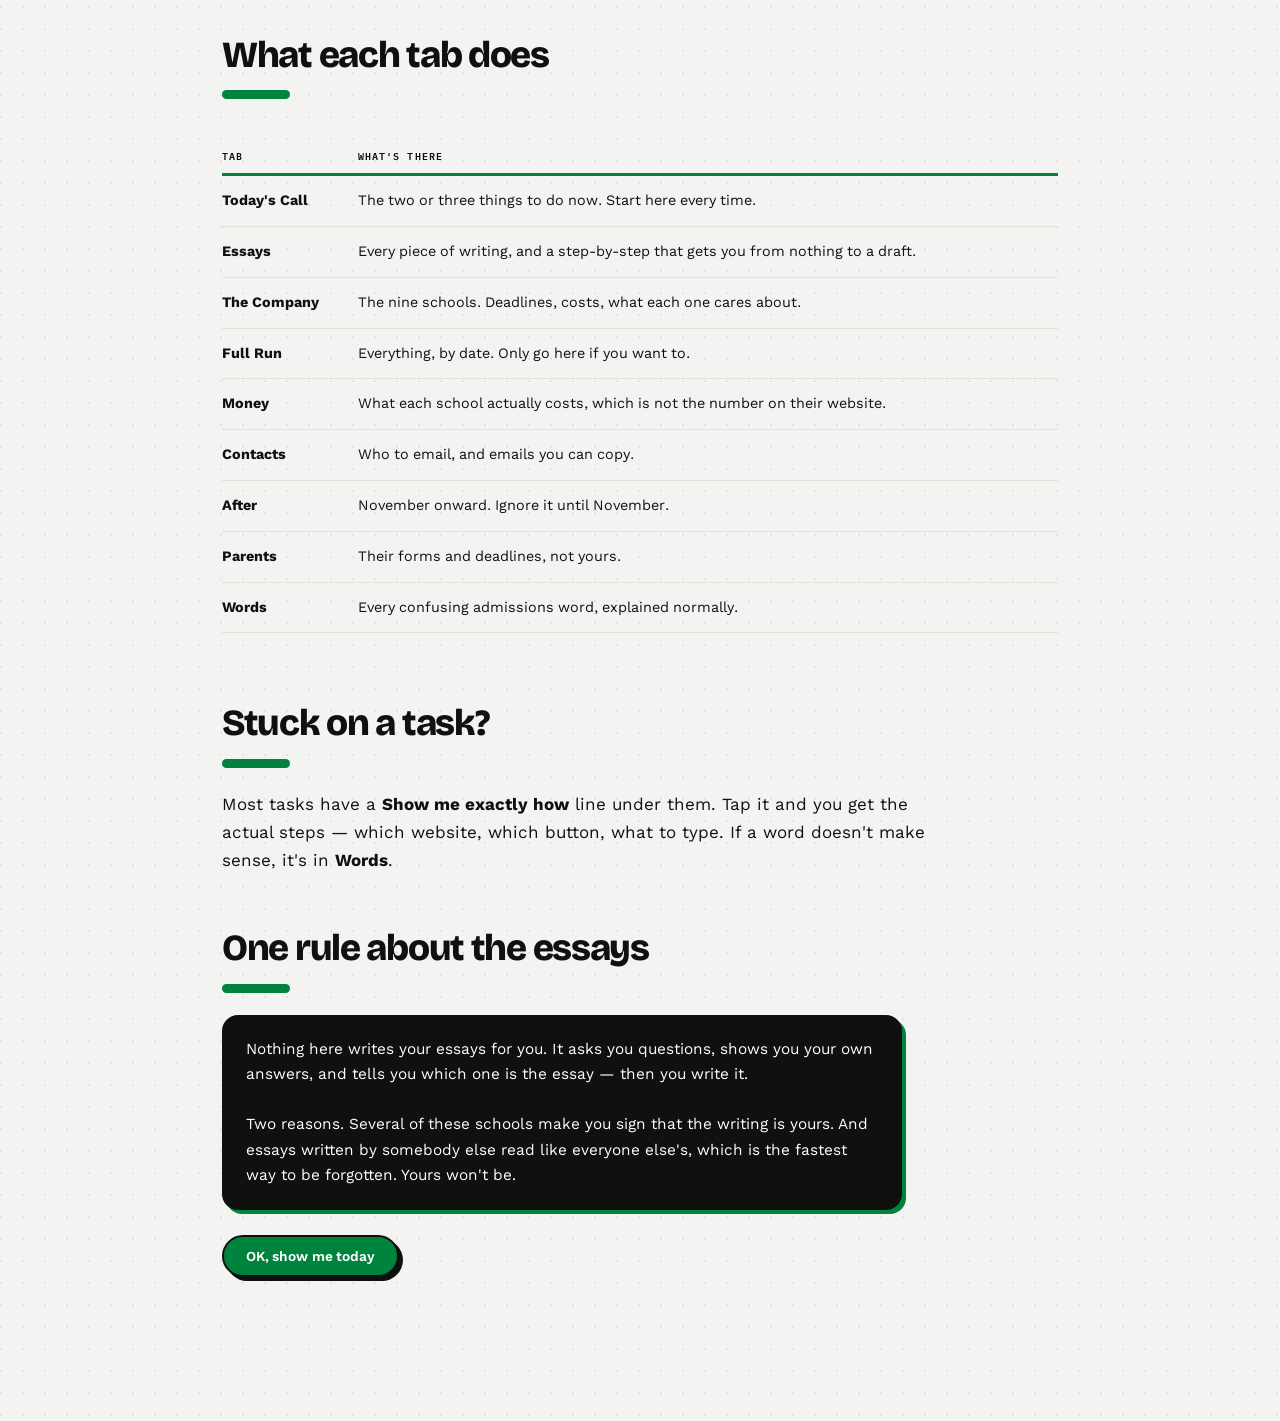
==== commit 58aec132: "Make the build reproducible, and have CI prove the page isn't stale The page that ships is committed" ====
--- a/site/index.html
+++ b/site/index.html
@@ -559,7 +559,7 @@
 <div class="saved"><b id="saveState">Saved to this device</b>
   <button id="quickSave">Download backup</button>
   <span class="tag" style="margin-left:auto" id="nextUp"></span>
-  <span class="tag" style="opacity:.6">BUILD Sep 13, 5:21 AM</span></div>
+  <span class="tag" style="opacity:.6">BUILD 5ec605a1</span></div>
 
 <script>
 /* Single source of truth. The screen, the Excel export and the PDF all read from here. */
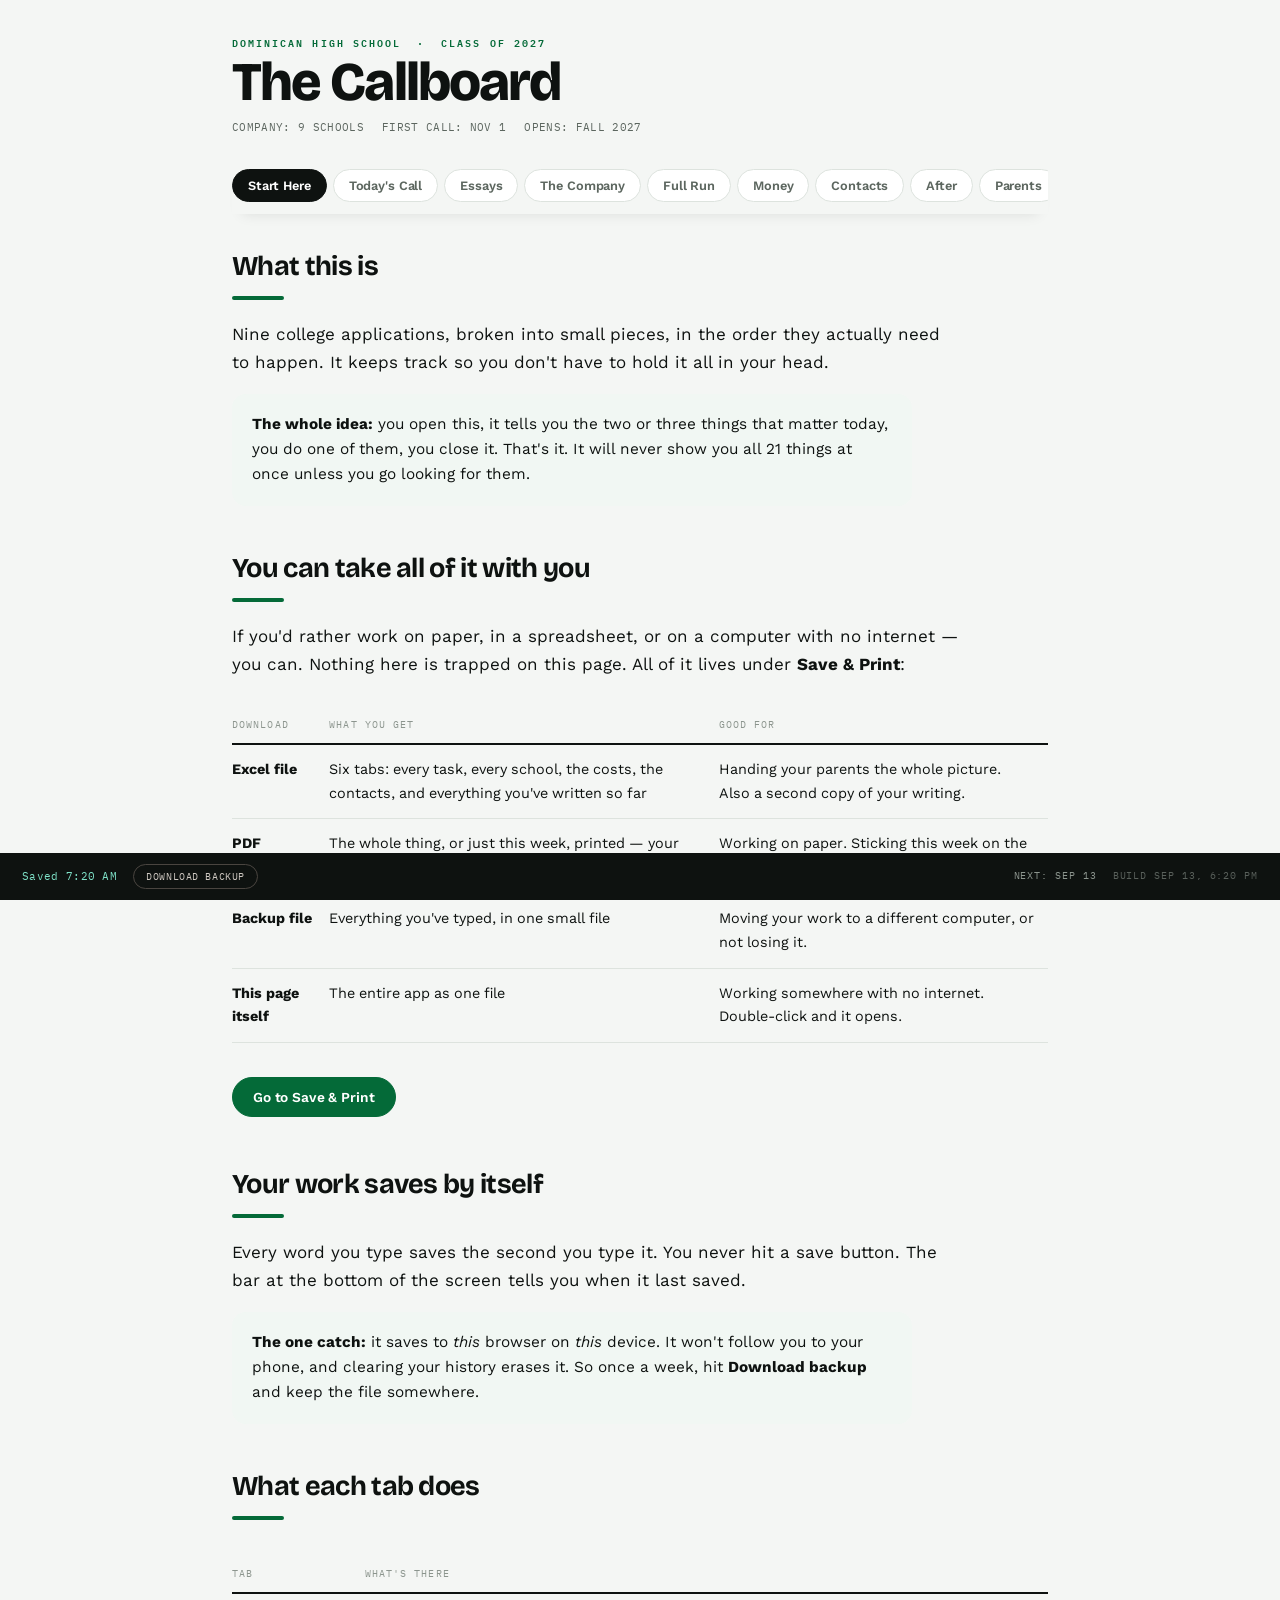
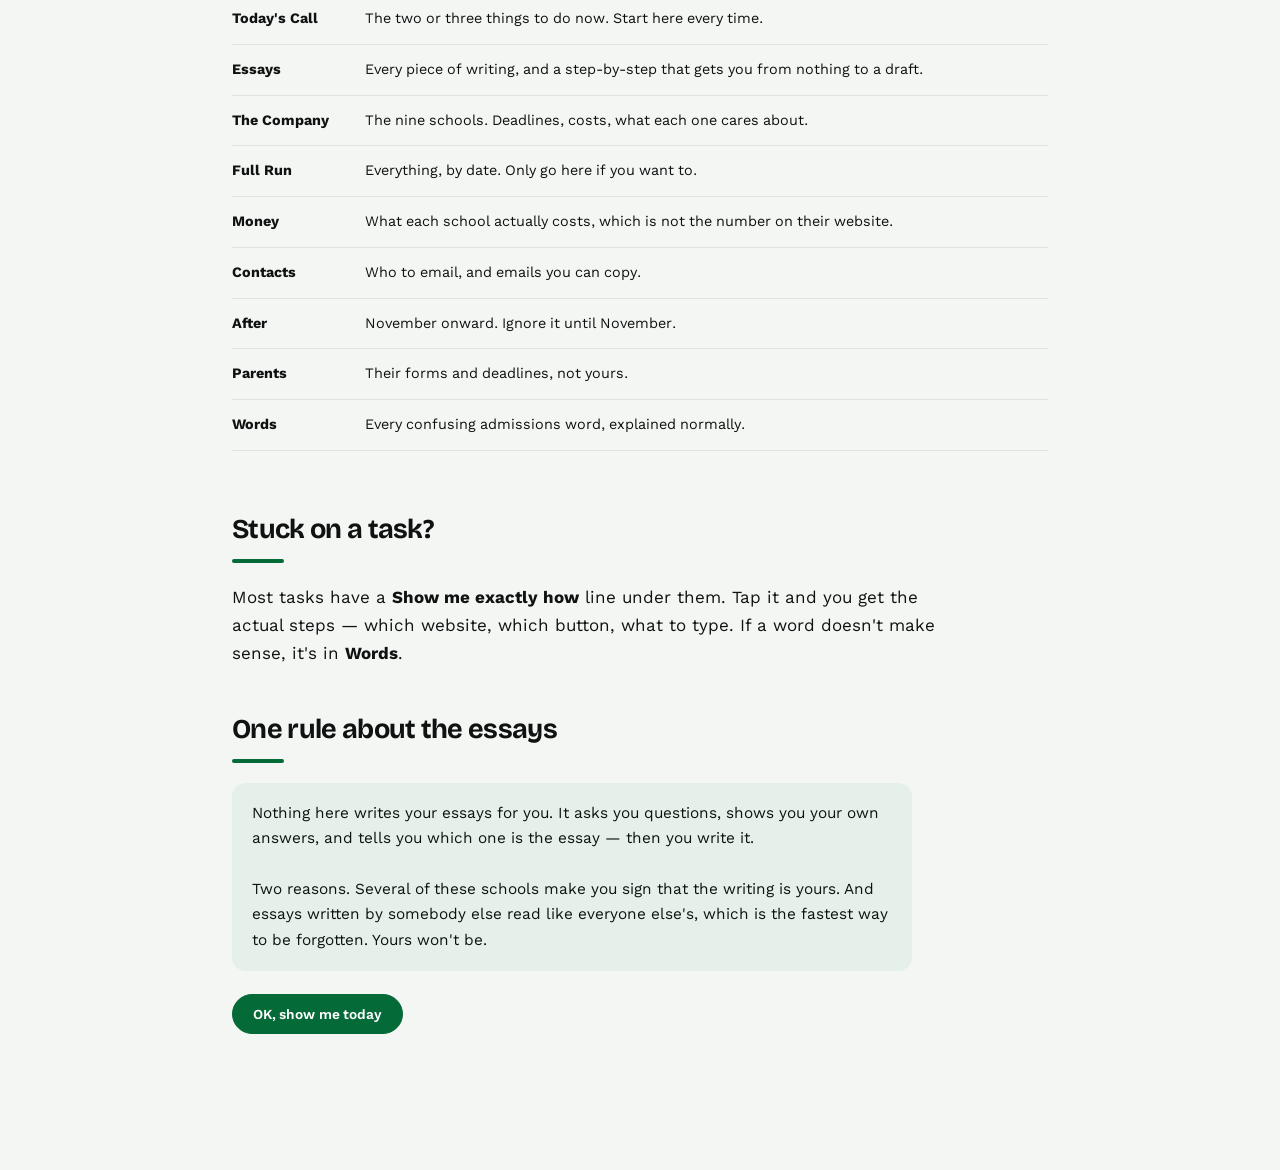
==== commit 2f68b085: "Rebrand in Dominican green, black and white Her school's three colors, each doing real work rather t" ====
--- a/site/index.html
+++ b/site/index.html
@@ -9,116 +9,103 @@
 <link rel="preconnect" href="https://fonts.gstatic.com" crossorigin>
 <link rel="stylesheet" href="https://fonts.googleapis.com/css2?family=Bricolage+Grotesque:opsz,wght@12..96,700;12..96,800&family=Work+Sans:ital,wght@0,400;0,500;0,600;1,400&family=IBM+Plex+Mono:wght@400;600&display=swap">
 <style>
-/* ── Dominican green, studio-wall energy ───────────────────────────────
-   Three colors and nothing else: Dominican green, black, white. The fun
-   comes from how hard they are used — oversized type, flat color blocks,
-   hard offset "sticker" shadows, a faint dot grid like workshop paper.
-   Green is the hero, black is the structure, white is the air.
-   Urgency lives in the date chip, never in the card fill — green for due
-   now, lime for coming up, plain for later — so a week of deadlines reads
-   as a scannable list instead of a wall. Black is spent sparingly, on the
-   one or two blocks that have to stop you. Light-first and committed;
-   every color painted explicitly so it holds on any host background.   */
+/* ── Dominican, in a design-studio frame ──────────────────────────────
+   Her school's three colors doing real work: green for every action and
+   anything finished, black for what is due now, white for the room to
+   breathe. Generous space on purpose — the whole point is that it never
+   feels like a wall of work. Light-first and committed; every color is
+   painted explicitly so the page holds on any host background.       */
 :root{
-  --paper:#FFFFFF; --wall:#F3F4F1; --card:#FFFFFF;
-  --ink:#101010; --dim:#585854; --faint:#8C8C86; --line:#E0E1DC;
-  --green:#00843D;        /* Dominican kelly — fills, bars, large type  */
-  --green-deep:#00502B;   /* small text on white, needs the extra depth */
-  --green-pale:#E7F2EA;   /* washes                                     */
-  --mark:#BFF26A;         /* marker-pen highlight, a brightened green   */
+  /* Dominican High School: green, black, white. Green carries every
+     action, black carries urgency, and the greys in between are tinted
+     green so the whole page reads as one family rather than a white page
+     with green stuck on it. UNVERIFIED exact hex - swap --green if the
+     school's brand guide says otherwise and everything follows. */
+  --paper:#FFFFFF; --wall:#F4F6F4; --card:#FFFFFF;
+  --ink:#0E1210; --dim:#5C665F; --faint:#8C958E; --line:#DDE3DE;
+  --green:#046A38; --green-deep:#024A27; --green-soft:#E4F0E9; --green-wash:#F1F7F3;
+  --gold:#C9A227; --gold-soft:#FBF4DF;
   --disp:"Bricolage Grotesque","Archivo",sans-serif;
   --body:"Work Sans",system-ui,-apple-system,sans-serif;
   --mono:"IBM Plex Mono",ui-monospace,Menlo,monospace;
-  --pop:4px 4px 0 var(--ink);      /* the sticker shadow */
-  --pop-green:4px 4px 0 var(--green);
 }
 *{box-sizing:border-box}
-body{margin:0;color:var(--ink);font-family:var(--body);
-  font-size:17px;line-height:1.65;-webkit-text-size-adjust:100%;
-  background-color:var(--wall);
-  background-image:radial-gradient(circle at 1px 1px, rgba(16,16,16,.07) 1px, transparent 0);
-  background-size:22px 22px}
-.sheet{max-width:880px;margin:0 auto;padding-inline:22px;padding-block:0 104px}
-
-/* ── masthead: one big green block, type as the graphic ── */
-.masthead{margin-block:26px 18px;padding:30px 28px 26px;background:var(--green);
-  color:#fff;border:2.5px solid var(--ink);border-radius:20px;box-shadow:var(--pop)}
+body{margin:0;background:var(--wall);color:var(--ink);font-family:var(--body);
+  font-size:17px;line-height:1.65;-webkit-text-size-adjust:100%}
+.sheet{max-width:860px;margin:0 auto;padding-inline:22px;padding-block:0 96px}
+
+/* ── masthead ── */
+.masthead{padding-block:34px 20px}
 .eyebrow{font-family:var(--mono);font-size:.64rem;letter-spacing:.2em;text-transform:uppercase;
-  color:#fff;font-weight:600;opacity:.85}
-h1{font-family:var(--disp);font-weight:800;font-size:clamp(2.6rem,11vw,4.6rem);
-  margin:.1em 0 .16em;letter-spacing:-.045em;line-height:.88;text-wrap:balance;color:#fff}
-.run{font-family:var(--mono);font-size:.68rem;color:#fff;opacity:.9;display:flex;flex-wrap:wrap;
+  color:var(--green);font-weight:600}
+h1{font-family:var(--disp);font-weight:800;font-size:clamp(2.2rem,8vw,3.4rem);
+  margin:.12em 0 .18em;letter-spacing:-.035em;line-height:.95;text-wrap:balance}
+.run{font-family:var(--mono);font-size:.68rem;color:var(--dim);display:flex;flex-wrap:wrap;
   gap:4px 18px;letter-spacing:.03em}
 
 /* ── tabs ── */
 nav{display:flex;overflow-x:auto;position:sticky;top:0;background:var(--wall);z-index:9;
-  scrollbar-width:none;gap:7px;padding-block:12px;margin-bottom:8px;
-  box-shadow:0 12px 14px -10px rgba(16,16,16,.14)}
+  scrollbar-width:none;gap:6px;padding-block:12px;margin-bottom:8px;
+  box-shadow:0 10px 14px -10px rgba(20,17,15,.10)}
 nav::-webkit-scrollbar{display:none}
-nav button{flex:0 0 auto;background:var(--paper);border:2px solid var(--ink);
-  font-family:var(--body);font-size:.8rem;font-weight:600;color:var(--ink);
-  padding:8px 16px;cursor:pointer;border-radius:100px;letter-spacing:-.01em}
-nav button:hover{background:var(--mark)}
-nav button[aria-selected="true"]{background:var(--green);border-color:var(--ink);color:#fff}
+nav button{flex:0 0 auto;background:var(--paper);border:1.5px solid var(--line);
+  font-family:var(--body);font-size:.8rem;font-weight:600;color:var(--dim);
+  padding:8px 15px;cursor:pointer;border-radius:100px;letter-spacing:-.01em}
+nav button:hover{border-color:var(--ink);color:var(--ink)}
+nav button[aria-selected="true"]{background:var(--ink);border-color:var(--ink);color:var(--paper)}
 :focus-visible{outline:3px solid var(--green);outline-offset:2px}
 
 section{padding-block:22px}
-h2{font-family:var(--disp);font-weight:800;font-size:clamp(1.6rem,5vw,2.3rem);
-  margin:56px 0 0;letter-spacing:-.035em;line-height:1.02;text-wrap:balance}
+h2{font-family:var(--disp);font-weight:700;font-size:clamp(1.35rem,3.6vw,1.7rem);
+  margin:48px 0 0;letter-spacing:-.025em;line-height:1.1;text-wrap:balance}
 h2:first-child{margin-top:8px}
-.rule{height:9px;width:68px;background:var(--green);margin:16px 0 22px;border-radius:100px}
+.rule{height:4px;width:52px;background:var(--green);margin:14px 0 20px;border-radius:2px}
 h3{font-family:var(--body);font-weight:600;font-size:1.06rem;margin:0;line-height:1.35;
   letter-spacing:-.012em}
 p{margin:.75em 0;max-width:66ch}
 
 /* ── task cards ── */
-.call{display:grid;grid-template-columns:84px 1fr;gap:0 18px;padding:20px;
-  background:var(--card);border:2px solid var(--ink);border-radius:16px;
-  margin-bottom:14px;align-items:start;box-shadow:var(--pop)}
-/* Urgency is carried by the date chip, not by flooding the card. Green =
-   due now, lime = coming up, plain = later. The cards stay white and airy. */
-.call.hot{border-width:2.5px;box-shadow:var(--pop-green)}
-.slot{font-family:var(--mono);font-size:.62rem;line-height:1.3;text-align:center;
-  padding:9px 6px 8px;border-radius:11px;background:var(--wall);
-  border:1.5px solid var(--line);color:var(--dim);
-  font-variant-numeric:tabular-nums;letter-spacing:.02em}
-.slot b{display:block;font-weight:600;font-size:1.12rem;color:var(--ink);letter-spacing:-.03em;
-  margin-bottom:1px}
-.call.hot .slot{background:var(--green);border-color:var(--green);color:rgba(255,255,255,.78)}
-.call.hot .slot b{color:#fff}
-.call.soon .slot{background:var(--mark);border-color:var(--ink);color:#3A5416}
+.call{display:grid;grid-template-columns:74px 1fr;gap:0 18px;padding:20px;
+  background:var(--card);border:1.5px solid var(--line);border-radius:14px;
+  margin-bottom:12px;align-items:start;
+  box-shadow:0 1px 0 rgba(20,17,15,.03)}
+.call.hot{border-color:var(--ink);box-shadow:0 3px 0 var(--line)}
+.call.soon{border-color:var(--gold);box-shadow:0 3px 0 var(--gold-soft)}
+.slot{font-family:var(--mono);font-size:.66rem;line-height:1.45;text-align:right;padding-top:3px;
+  color:var(--faint);font-variant-numeric:tabular-nums;letter-spacing:.02em}
+.slot b{display:block;font-weight:600;font-size:.76rem;color:var(--ink)}
+.call.hot .slot b{color:var(--ink)}
 .tick{display:flex;gap:14px;align-items:flex-start;cursor:pointer}
-.tick input{appearance:none;width:26px;height:26px;flex:0 0 auto;margin:0;
-  border:2.5px solid var(--ink);border-radius:8px;background:var(--paper);
+.tick input{appearance:none;width:24px;height:24px;flex:0 0 auto;margin:0;
+  border:2px solid var(--ink);border-radius:7px;background:var(--paper);
   cursor:pointer;position:relative}
-.tick input:hover{background:var(--mark)}
-.tick input:checked{background:var(--green);border-color:var(--green)}
-.tick input:checked::after{content:"";position:absolute;left:8px;top:3px;width:6px;height:12px;
+.tick input:hover{background:var(--gold-soft)}
+.tick input:checked{background:var(--green-deep);border-color:var(--green-deep)}
+.tick input:checked::after{content:"";position:absolute;left:8px;top:3px;width:5px;height:11px;
   border:solid #fff;border-width:0 3px 3px 0;transform:rotate(42deg)}
-.call.off{opacity:.4;box-shadow:none;border-color:var(--line)}
+.call.off{opacity:.42;border-color:var(--line);box-shadow:none}
 .call.off h3{text-decoration:line-through} .call.off .why{display:none}
 .why{font-size:.94rem;color:var(--dim);margin-top:8px;max-width:60ch}
 .who{display:inline-block;font-family:var(--mono);font-size:.6rem;letter-spacing:.1em;
-  text-transform:uppercase;color:var(--green-deep);background:var(--green-pale);
-  padding:4px 10px;border-radius:100px;margin-top:12px;font-weight:600}
+  text-transform:uppercase;color:var(--green-deep);background:var(--green-wash);
+  padding:3px 9px;border-radius:100px;margin-top:11px}
 
 /* ── the week off, as a sticky note ── */
-.dark-strip{margin:28px 0;padding:24px 26px;background:var(--mark);border-radius:16px;
-  border:2.5px solid var(--ink);transform:rotate(-1deg);box-shadow:var(--pop)}
-.dark-strip .lbl{font-family:var(--disp);font-size:2rem;letter-spacing:-.035em;
-  font-weight:800;color:var(--ink);line-height:1}
-.dark-strip .sub{font-family:var(--mono);font-size:.68rem;color:#2F4A12;margin-top:8px;
+.dark-strip{margin:24px 0;padding:22px 24px;background:var(--ink);border-radius:14px;
+  transform:rotate(-.5deg);box-shadow:0 4px 0 rgba(20,17,15,.08)}
+.dark-strip .lbl{font-family:var(--disp);font-size:1.7rem;letter-spacing:-.02em;
+  font-weight:800;color:var(--gold);line-height:1}
+.dark-strip .sub{font-family:var(--mono);font-size:.68rem;color:#B9C4BC;margin-top:7px;
   letter-spacing:.03em}
 
 /* ── callouts ── */
-.note,.flag,.material{padding:20px 22px;margin:20px 0;font-size:.96rem;border-radius:16px;
-  max-width:68ch;border:2px solid var(--ink)}
-.note{background:var(--green-pale);color:var(--ink)}
-.flag{background:var(--ink);color:#fff;box-shadow:var(--pop-green)}
-.flag strong{color:var(--mark)}
-.material{background:var(--paper);border-style:dashed;transform:rotate(.4deg)}
+.note,.flag,.material{padding:18px 20px;margin:18px 0;font-size:.96rem;border-radius:14px;
+  max-width:68ch}
+.note{background:var(--green-wash);color:var(--ink)}
+.flag{background:var(--green-soft);color:var(--ink)}
+.material{background:var(--gold-soft)}
 .material h4{font-family:var(--mono);font-size:.62rem;letter-spacing:.14em;text-transform:uppercase;
-  margin:0 0 10px;color:var(--green-deep);font-weight:600}
+  margin:0 0 10px;color:var(--green-deep)}
 .material dt{font-weight:600;margin-top:12px;font-size:.88rem;color:var(--dim)}
 .material dd{margin:3px 0 0;color:var(--ink);white-space:pre-wrap}
 .tally{font-family:var(--mono);font-size:.7rem;color:var(--faint);margin-top:26px;
@@ -126,163 +113,139 @@
 
 /* ── essay cards ── */
 .pick{display:block;width:100%;text-align:left;background:var(--card);
-  border:2px solid var(--ink);padding:22px;margin-bottom:14px;cursor:pointer;
-  font-family:inherit;color:var(--ink);border-radius:16px;box-shadow:var(--pop)}
-.pick:hover{box-shadow:var(--pop-green);transform:translate(-1px,-1px)}
-.pick .t{font-family:var(--disp);font-size:1.3rem;font-weight:800;letter-spacing:-.03em}
+  border:1.5px solid var(--line);padding:20px;margin-bottom:12px;cursor:pointer;
+  font-family:inherit;color:var(--ink);border-radius:14px}
+.pick:hover{border-color:var(--green);box-shadow:0 3px 0 var(--green-soft)}
+.pick .t{font-family:var(--disp);font-size:1.22rem;font-weight:700;letter-spacing:-.022em}
 .pick .s{font-family:var(--mono);font-size:.63rem;letter-spacing:.06em;text-transform:uppercase;
   color:var(--faint);margin-top:5px}
-.pick .bar{height:10px;background:var(--wall);margin-top:15px;border-radius:100px;overflow:hidden;
-  border:1.5px solid var(--ink)}
-.pick .bar i{display:block;height:100%;background:var(--green)}
-.pick .pct{font-family:var(--mono);font-size:.63rem;color:var(--green-deep);margin-top:7px;
-  font-weight:600}
+.pick .bar{height:7px;background:var(--wall);margin-top:14px;border-radius:100px;overflow:hidden}
+.pick .bar i{display:block;height:100%;background:var(--green-deep);border-radius:100px}
+.pick .pct{font-family:var(--mono);font-size:.63rem;color:var(--dim);margin-top:7px}
 
 /* ── the four steps ── */
-.steps{display:flex;gap:7px;margin:24px 0;flex-wrap:wrap}
+.steps{display:flex;gap:6px;margin:22px 0;flex-wrap:wrap}
 .steps button{flex:1 1 0;min-width:86px;background:var(--paper);
-  border:2px solid var(--ink);font-family:var(--body);font-size:.82rem;font-weight:600;
-  color:var(--ink);padding:12px 8px;cursor:pointer;border-radius:12px;letter-spacing:-.01em}
-.steps button:hover{background:var(--mark)}
-.steps button[aria-selected="true"]{background:var(--green);border-color:var(--ink);color:#fff}
-.steps button .n{display:block;font-family:var(--mono);font-size:.56rem;opacity:.72;
+  border:1.5px solid var(--line);font-family:var(--body);font-size:.82rem;font-weight:600;
+  color:var(--dim);padding:11px 8px;cursor:pointer;border-radius:12px;letter-spacing:-.01em}
+.steps button:hover{border-color:var(--ink);color:var(--ink)}
+.steps button[aria-selected="true"]{background:var(--ink);border-color:var(--ink);color:var(--paper)}
+.steps button .n{display:block;font-family:var(--mono);font-size:.56rem;opacity:.7;
   font-weight:400;margin-top:3px;letter-spacing:.04em}
-.qcard{background:var(--card);border:2.5px solid var(--ink);padding:28px;border-radius:18px;
-  box-shadow:var(--pop-green)}
+.qcard{background:var(--card);border:1.5px solid var(--line);padding:26px;border-radius:14px}
 .qnum{font-family:var(--mono);font-size:.63rem;letter-spacing:.14em;text-transform:uppercase;
-  color:var(--green-deep);font-weight:600;margin-bottom:12px}
-.qtext{font-family:var(--disp);font-size:1.6rem;font-weight:800;line-height:1.14;
-  margin:0 0 12px;letter-spacing:-.035em;text-wrap:balance}
+  color:var(--green);font-weight:600;margin-bottom:11px}
+.qtext{font-family:var(--disp);font-size:1.4rem;font-weight:700;line-height:1.22;
+  margin:0 0 10px;letter-spacing:-.025em;text-wrap:balance}
 .qhint{font-size:.94rem;color:var(--dim);margin:0 0 6px;max-width:60ch}
-.qnav{display:flex;gap:10px;align-items:center;margin-top:20px;flex-wrap:wrap}
-.dots{display:flex;gap:7px;margin-left:auto}
-.dots i{width:11px;height:11px;border-radius:50%;background:var(--paper);display:block;
-  border:2px solid var(--line)}
-.dots i.on{background:var(--ink);border-color:var(--ink)}
-.dots i.filled{background:var(--green);border-color:var(--green)}
+.qnav{display:flex;gap:10px;align-items:center;margin-top:18px;flex-wrap:wrap}
+.dots{display:flex;gap:6px;margin-left:auto}
+.dots i{width:9px;height:9px;border-radius:50%;background:var(--line);display:block}
+.dots i.on{background:var(--green)} .dots i.filled{background:var(--green-deep)}
 
 textarea{width:100%;font-family:var(--body);font-size:1rem;padding:16px;
-  border:2px solid var(--ink);background:var(--paper);color:var(--ink);resize:vertical;
+  border:1.5px solid var(--line);background:var(--paper);color:var(--ink);resize:vertical;
   line-height:1.65;min-height:104px;border-radius:12px}
-textarea:focus-visible{outline:3px solid var(--green);outline-offset:1px}
+textarea:focus-visible{outline:3px solid var(--green);outline-offset:1px;border-color:var(--green)}
 textarea::placeholder{color:var(--faint)}
 .count{font-family:var(--mono);font-size:.66rem;color:var(--faint);text-align:right;
   margin-top:7px;font-variant-numeric:tabular-nums}
-.count.over{color:#fff;background:var(--ink);font-weight:600;display:inline-block;
-  float:right;padding:2px 9px;border-radius:100px}
-.promptbox{background:var(--paper);border:2.5px solid var(--ink);padding:22px;margin:18px 0;
-  font-size:1rem;border-radius:16px;max-width:68ch;box-shadow:var(--pop)}
+.count.over{color:var(--green);font-weight:600}
+.promptbox{background:var(--card);border:1.5px solid var(--ink);padding:20px;margin:16px 0;
+  font-size:1rem;border-radius:14px;max-width:68ch}
 .promptbox cite{font-style:normal;display:block;font-family:var(--mono);font-size:.62rem;
   letter-spacing:.1em;text-transform:uppercase;color:var(--faint);margin-top:12px}
 ol.shape{padding-left:22px;font-size:.96rem;max-width:62ch} ol.shape li{margin:.65em 0}
 
-details{border-bottom:2px solid var(--line);padding:16px 0}
+details{border-bottom:1.5px solid var(--line);padding:16px 0}
 summary{cursor:pointer;font-weight:600;font-size:1rem;list-style:none;display:flex;
-  gap:12px;align-items:baseline;color:var(--ink);letter-spacing:-.012em}
+  gap:11px;align-items:baseline;color:var(--ink);letter-spacing:-.012em}
 summary::-webkit-details-marker{display:none}
 summary::before{content:"+";font-family:var(--mono);color:var(--green);font-weight:600;
-  font-size:1.25rem;line-height:1}
+  font-size:1.1rem;line-height:1}
 details[open] summary::before{content:"\2212"}
-.inner{padding:14px 0 4px 26px;font-size:.96rem;max-width:64ch}
+.inner{padding:14px 0 4px 24px;font-size:.96rem;max-width:64ch}
 .inner ul{padding-left:20px;margin:.6em 0} .inner li{margin:.4em 0}
 
 /* ── step-by-step ── */
-details.how{border:0;border-top:2px dashed var(--line);margin-top:18px;padding:16px 0 0}
-details.how summary{font-family:var(--body);font-size:.84rem;font-weight:600;
-  color:var(--green-deep)}
-details.how summary::before{content:"\2192";font-size:1rem;color:var(--green)}
+details.how{border:0;border-top:1.5px dashed var(--line);margin-top:16px;padding:14px 0 0}
+details.how summary{font-family:var(--body);font-size:.84rem;font-weight:600;color:var(--green)}
+details.how summary::before{content:"\2192";font-size:.95rem}
 details.how[open] summary::before{content:"\2193"}
 details.how ol{margin:16px 0 4px;padding-left:0;list-style:none;counter-reset:s;max-width:62ch}
-details.how li{margin:0 0 15px;line-height:1.6;font-size:.96rem;counter-increment:s;
-  position:relative;padding-left:44px}
-details.how li::before{content:counter(s);position:absolute;left:0;top:0;
-  width:30px;height:30px;border-radius:50%;background:var(--green);color:#fff;
-  font-family:var(--mono);font-size:.8rem;font-weight:600;display:flex;
+details.how li{margin:0 0 14px;line-height:1.6;font-size:.96rem;counter-increment:s;
+  position:relative;padding-left:40px}
+details.how li::before{content:counter(s);position:absolute;left:0;top:1px;
+  width:26px;height:26px;border-radius:50%;background:var(--green);color:#fff;
+  font-family:var(--mono);font-size:.74rem;font-weight:600;display:flex;
   align-items:center;justify-content:center}
-details.how b{font-weight:600;background:var(--mark);padding:1px 6px;border-radius:4px}
-
-.btn{font-family:var(--body);font-size:.86rem;font-weight:600;padding:11px 22px;
-  border:2px solid var(--ink);background:var(--paper);color:var(--ink);cursor:pointer;
+details.how b{font-weight:600;background:var(--gold-soft);padding:1px 5px;border-radius:4px}
+
+.btn{font-family:var(--body);font-size:.86rem;font-weight:600;padding:11px 20px;
+  border:1.5px solid var(--ink);background:var(--paper);color:var(--ink);cursor:pointer;
   margin:5px 8px 5px 0;display:inline-block;text-decoration:none;border-radius:100px;
   letter-spacing:-.01em}
-.btn:hover{background:var(--mark)}
-.btn.go{background:var(--green);border-color:var(--ink);color:#fff;box-shadow:var(--pop)}
-.btn.go:hover{background:var(--ink);color:#fff}
-.btn[disabled]{opacity:.3;cursor:not-allowed;box-shadow:none}
+.btn:hover{background:var(--ink);color:var(--paper)}
+.btn.go{background:var(--green);border-color:var(--green);color:#fff}
+.btn.go:hover{background:var(--ink);border-color:var(--ink)}
+.btn[disabled]{opacity:.3;cursor:not-allowed}
 .tag{font-family:var(--mono);font-size:.64rem;letter-spacing:.09em;text-transform:uppercase;
   color:var(--faint)}
 .unv{font-family:var(--mono);font-size:.6rem;letter-spacing:.08em;text-transform:uppercase;
-  color:var(--ink);background:var(--mark);padding:3px 8px;border-radius:100px;font-weight:600}
-.chips{display:flex;flex-wrap:wrap;gap:8px;margin-bottom:22px}
-.chips button{font-family:var(--body);font-size:.78rem;font-weight:600;padding:6px 15px;
-  border:2px solid var(--ink);background:var(--paper);color:var(--ink);cursor:pointer;
+  color:#7A6410;background:var(--gold-soft);padding:2px 7px;border-radius:100px}
+.chips{display:flex;flex-wrap:wrap;gap:7px;margin-bottom:20px}
+.chips button{font-family:var(--body);font-size:.78rem;font-weight:500;padding:6px 14px;
+  border:1.5px solid var(--line);background:var(--paper);color:var(--dim);cursor:pointer;
   border-radius:100px}
-.chips button:hover{background:var(--mark)}
-.chips button[aria-pressed="true"]{background:var(--green);color:#fff;border-color:var(--ink)}
+.chips button[aria-pressed="true"]{background:var(--green-deep);color:#fff;border-color:var(--green-deep)}
 .day{font-family:var(--mono);font-size:.66rem;letter-spacing:.14em;text-transform:uppercase;
-  color:#fff;background:var(--ink);font-weight:600;margin:34px 0 12px;
-  font-variant-numeric:tabular-nums;display:inline-block;padding:5px 12px;border-radius:100px}
+  color:var(--green);font-weight:600;margin:30px 0 10px;font-variant-numeric:tabular-nums}
 
 .scroll{overflow-x:auto}
 table{width:100%;border-collapse:collapse;font-size:.9rem;margin:16px 0;min-width:440px}
 th{font-family:var(--mono);font-size:.62rem;letter-spacing:.11em;text-transform:uppercase;
-  color:var(--ink);font-weight:600;text-align:left;padding:10px 14px 10px 0;
-  border-bottom:3px solid var(--green)}
+  color:var(--faint);font-weight:400;text-align:left;padding:10px 14px 10px 0;
+  border-bottom:2px solid var(--ink)}
 td{padding:13px 14px 13px 0;border-bottom:1px solid var(--line);vertical-align:top;
   font-variant-numeric:tabular-nums}
 td:first-child{font-weight:600}
 
 #glossary{margin:0}
-.term{padding:20px 0;border-bottom:2px solid var(--line)}
-.term dt{font-family:var(--disp);font-size:1.15rem;font-weight:800;letter-spacing:-.03em}
+.term{padding:18px 0;border-bottom:1.5px solid var(--line)}
+.term dt{font-family:var(--disp);font-size:1.08rem;font-weight:700;letter-spacing:-.02em}
 .term dd{margin:6px 0 0;font-size:.96rem;color:var(--dim);max-width:62ch}
 
-.saved{position:fixed;bottom:0;left:0;right:0;background:var(--ink);color:#E6E6E2;
+.saved{position:fixed;bottom:0;left:0;right:0;background:var(--ink);color:#CFC9C2;
   font-family:var(--mono);font-size:.66rem;padding:11px 22px;display:flex;gap:16px;
-  flex-wrap:wrap;align-items:center;z-index:20;letter-spacing:.03em;
-  border-top:3px solid var(--green)}
-.saved b{color:#E6E6E2;font-weight:400}
-.saved .ok{color:var(--mark);font-weight:600}
+  flex-wrap:wrap;align-items:center;z-index:20;letter-spacing:.03em}
+.saved b{color:#CFC9C2;font-weight:400}
+.saved .ok{color:#7FE3C9}
 .saved button{font-family:var(--mono);font-size:.62rem;letter-spacing:.06em;
-  text-transform:uppercase;background:none;border:1.5px solid #4F4F4B;color:#E6E6E2;
+  text-transform:uppercase;background:none;border:1px solid #4A4540;color:#CFC9C2;
   padding:5px 12px;cursor:pointer;border-radius:100px}
-.saved button:hover{background:var(--mark);color:var(--ink);border-color:var(--mark)}
+.saved button:hover{background:var(--paper);color:var(--ink);border-color:var(--paper)}
 .printed{display:none;white-space:pre-wrap}
 
-/* On a phone the date column starves the text into a three-word ribbon,
-   so the chip goes horizontal above the task and the words get the width. */
-@media (max-width:560px){
-  .call{grid-template-columns:1fr;gap:13px 0;padding:18px}
-  .slot{justify-self:start;padding:5px 12px;text-align:left;border-radius:100px}
-  .slot b{display:inline;font-size:.92rem;margin:0 7px 0 0}
-}
 @media (max-width:430px){
-  body{background-size:18px 18px;font-size:16px}
-  .masthead{padding:24px 20px 22px;border-radius:16px}
-  .qtext{font-size:1.3rem} .qcard{padding:20px}
+  .call{grid-template-columns:58px 1fr;gap:0 12px;padding:16px}
+  body{font-size:16px} .qtext{font-size:1.2rem}
   .steps button{min-width:0;flex:1 1 44%;font-size:.76rem}
 }
 @media (prefers-reduced-motion:reduce){*{transition:none!important;animation:none!important}}
 
 @media print{
   nav,.steps,.saved,.btn,.chips,.qnav,.dots{display:none!important}
-  body,.sheet{background:#fff!important;background-image:none!important;
-    font-size:10.5pt;max-width:100%;padding:0}
+  body,.sheet{background:#fff!important;font-size:10.5pt;max-width:100%;padding:0}
   section[hidden]{display:block!important}
   section{page-break-before:always;padding-block:12pt}
   section:first-of-type{page-break-before:avoid}
   textarea{display:none} .printed{display:block;border:1px solid #bbb;padding:8pt;font-size:10pt}
-  .masthead{background:#fff!important;color:#000!important;border:2px solid #000!important}
-  .masthead h1,.masthead .eyebrow,.masthead .run{color:#000!important;opacity:1}
   .call,.note,.flag,.material,.promptbox,.qcard,.pick,.term,details{
     box-shadow:none!important;transform:none!important;page-break-inside:avoid;
     border:1px solid #bbb!important}
-  .call.hot,.flag{background:#fff!important;color:#000!important;border:2px solid #000!important}
-  .call.hot .why,.call.hot .slot,.call.hot .slot b{color:#000!important}
   .dark-strip{background:#fff!important;border:2px solid #000!important}
-  .day{background:#fff!important;color:#000!important;padding:0}
   details .inner{display:block!important}
-  details.how li::before{background:#eee!important;color:#000!important}
+  details.how li::before{background:#eee!important}
   a[href^="http"]::after{content:" (" attr(href) ")";font-size:8pt;color:#555}
 }
 
@@ -292,7 +255,7 @@
 <div class="sheet">
 
 <header class="masthead">
-  <div class="eyebrow">Rehearsal &amp; Performance Schedule</div>
+  <div class="eyebrow">Dominican High School &nbsp;·&nbsp; Class of 2027</div>
   <h1>The Callboard</h1>
   <div class="run"><span>COMPANY: 9 SCHOOLS</span><span>FIRST CALL: NOV 1</span><span>OPENS: FALL 2027</span></div>
 </header>
@@ -559,7 +522,7 @@
 <div class="saved"><b id="saveState">Saved to this device</b>
   <button id="quickSave">Download backup</button>
   <span class="tag" style="margin-left:auto" id="nextUp"></span>
-  <span class="tag" style="opacity:.6">BUILD 5ec605a1</span></div>
+  <span class="tag" style="opacity:.6">BUILD Sep 13, 6:20 PM</span></div>
 
 <script>
 /* Single source of truth. The screen, the Excel export and the PDF all read from here. */
@@ -718,7 +681,6 @@
     'Jazz Studies requires a prescreen from everyone, then a live audition — register by Jan 15.',
     'Music decisions not released until March–April.']},
   {n:'College of the Holy Cross', plan:'Early Decision II', due:'Jan 15', url:'https://www.holycross.edu/admissions-aid/how-to-apply', b:[
-    'Worcester, Massachusetts — about 45 miles west of Boston, roughly an hour by car or commuter rail. Not Holy Cross College in Notre Dame, Indiana, which is a different school.',
     'ED II is binding. Admitted means you go.',
     'Interviews highly recommended and actually used. Request in October, interview by Dec 5.',
     'Meets 100% of need. Full tuition grant at $100K or less.',
